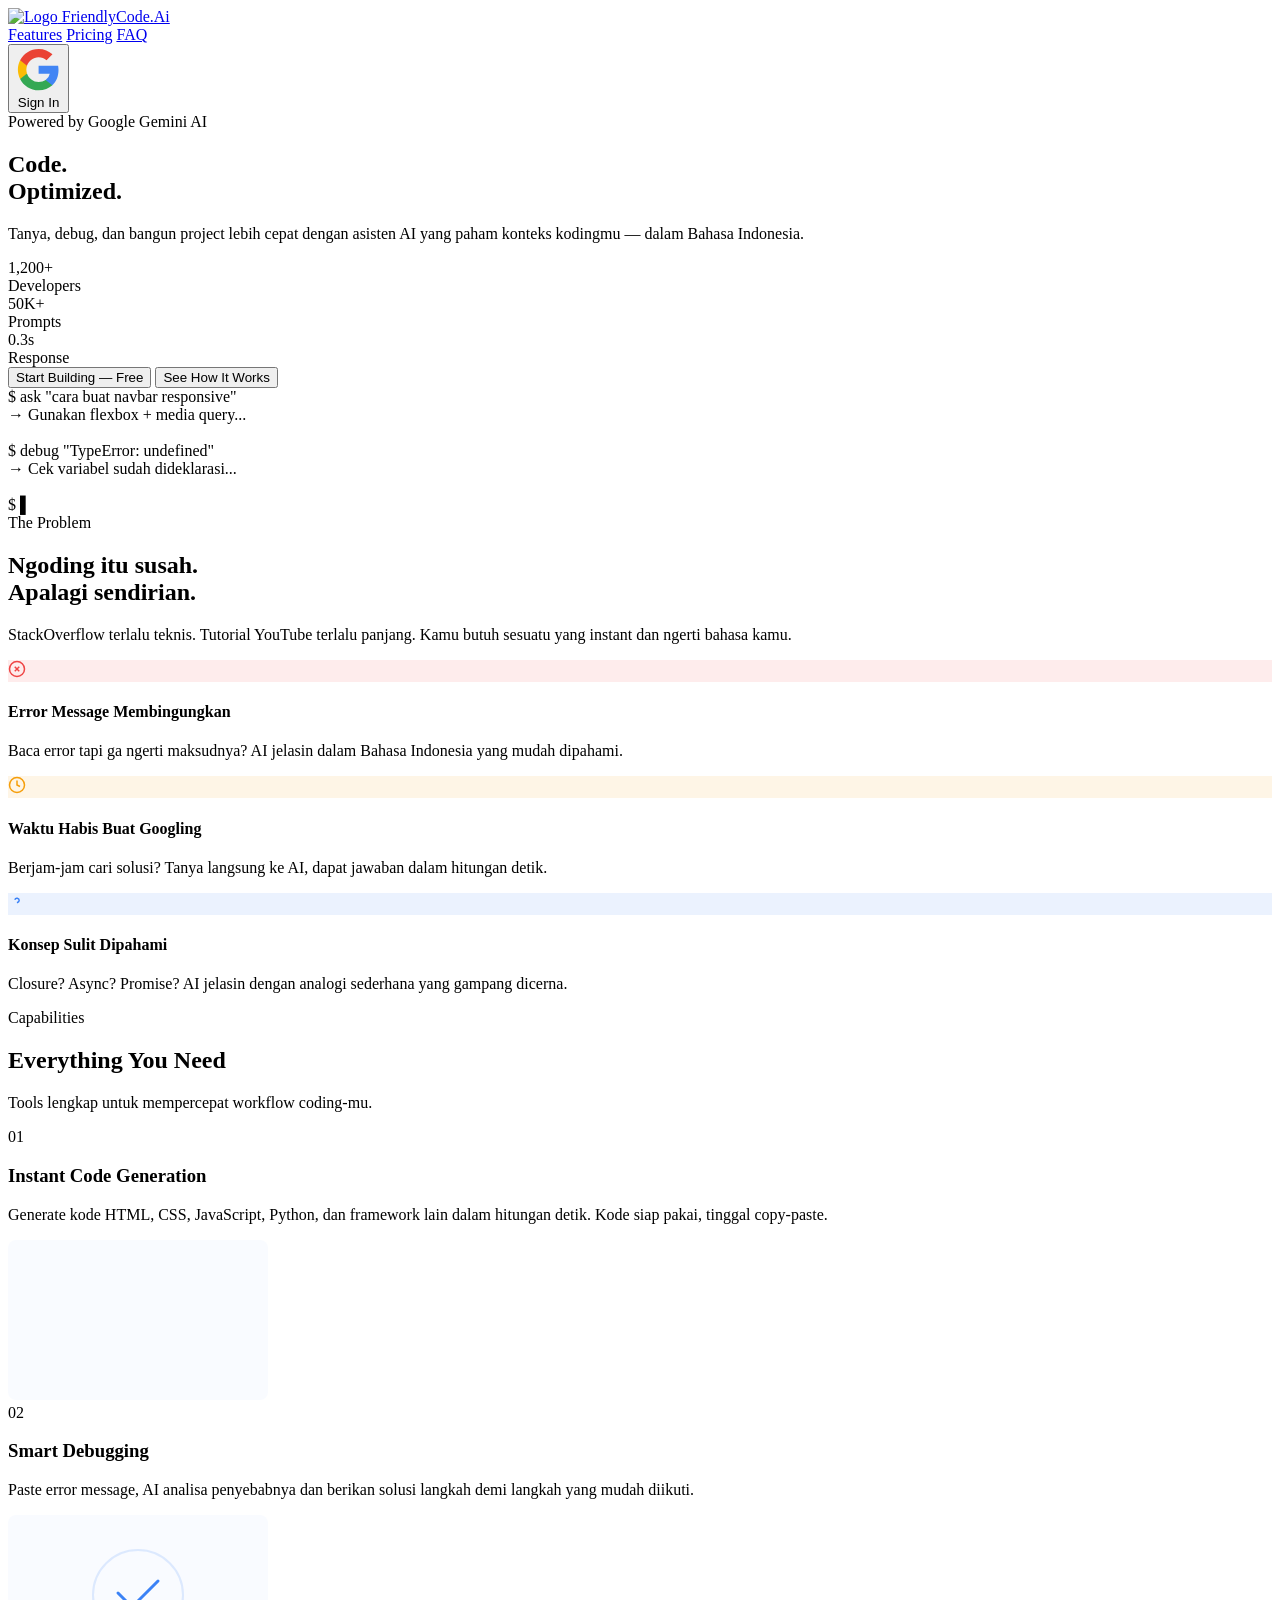
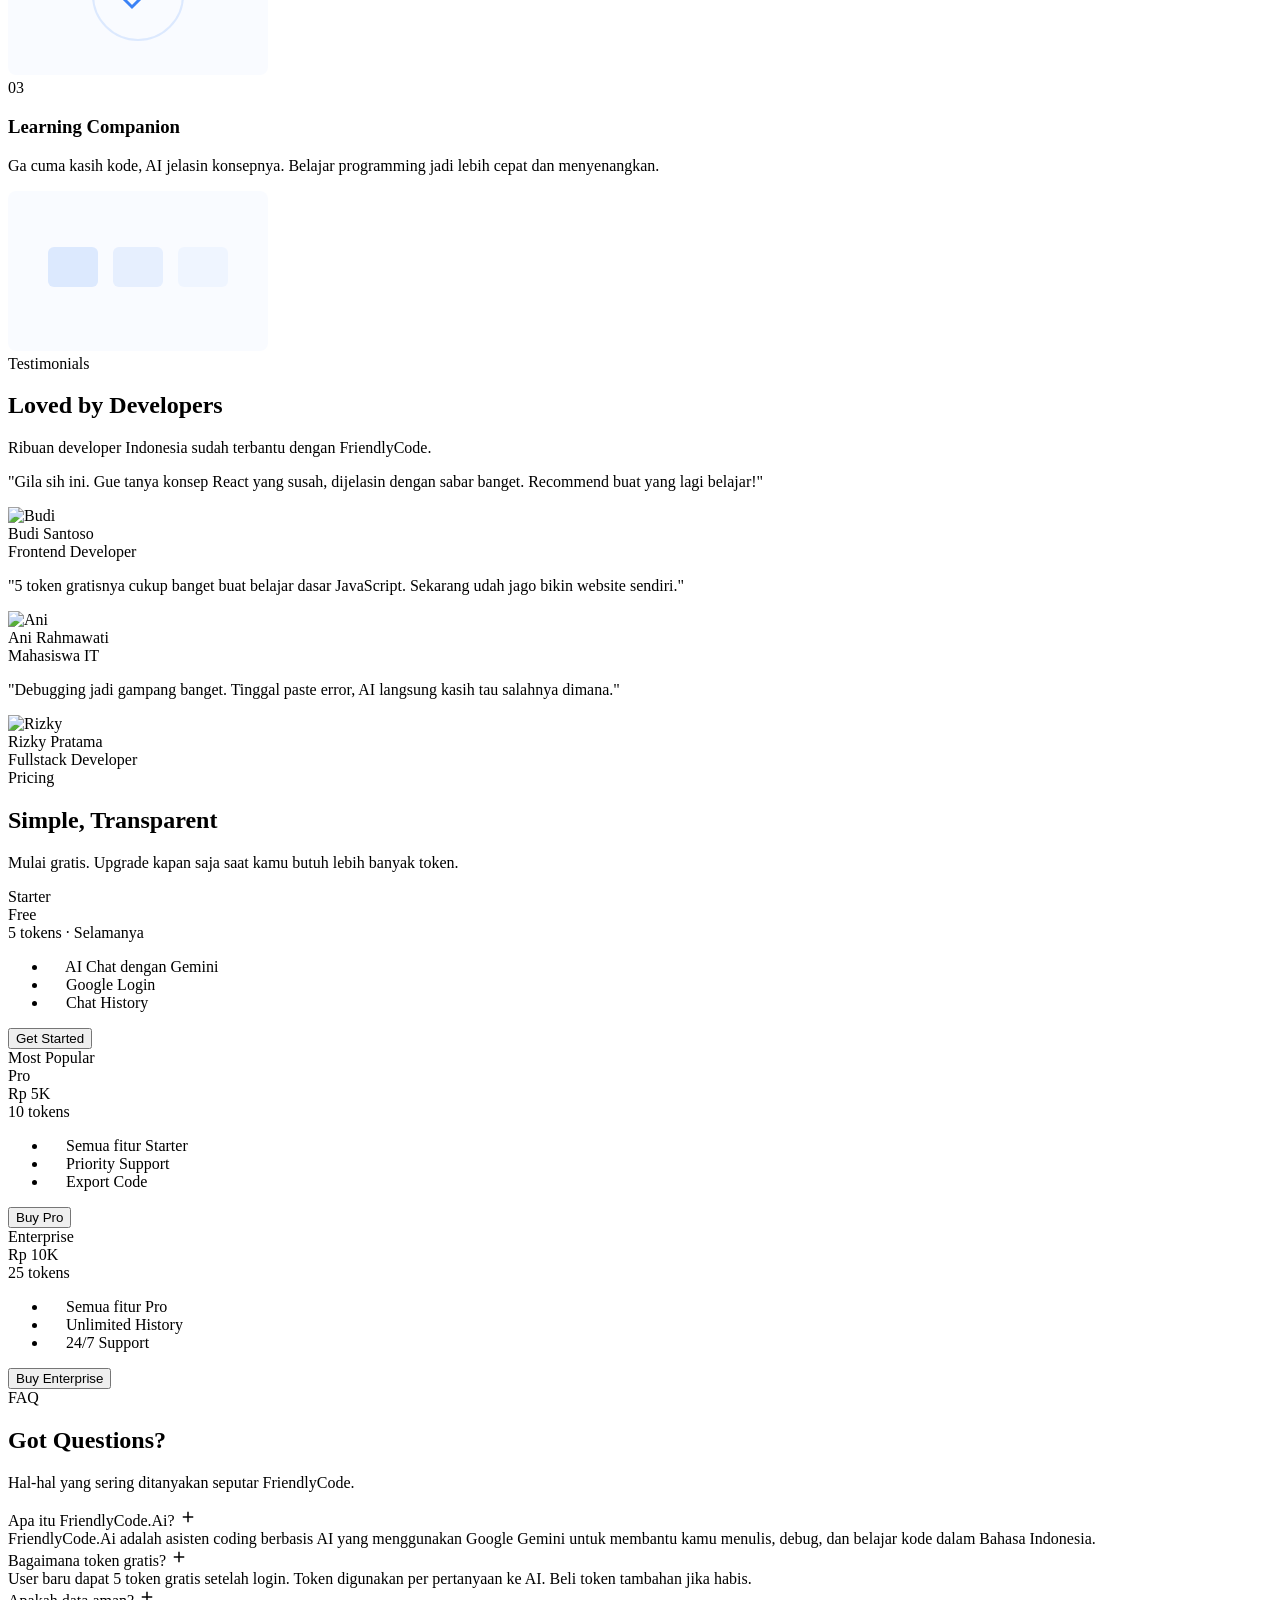
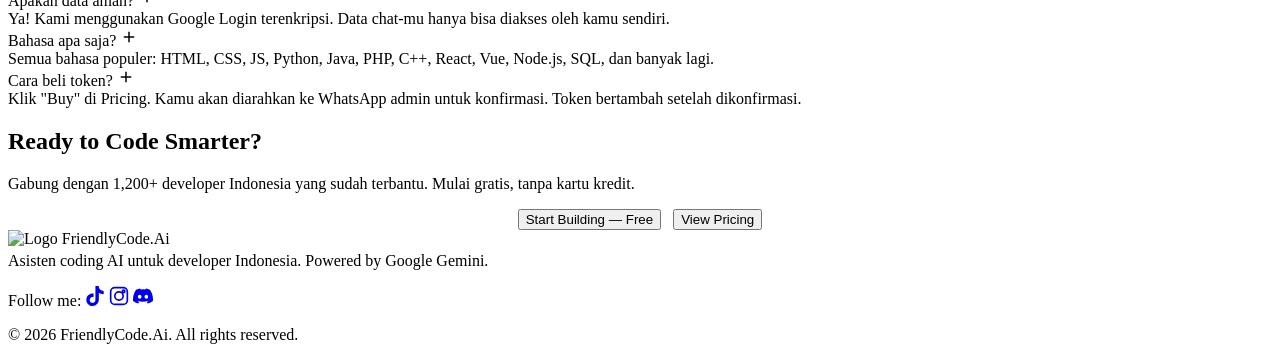
==== index.html @ 17206694 "Create index.html" ====
<!DOCTYPE html>
<html lang="id">
<head>
    <meta charset="UTF-8">
    <meta name="viewport" content="width=device-width, initial-scale=1.0">
    <title>FriendlyCode.Ai — Asisten Coding AI untuk Developer Indonesia</title>
    <meta name="description" content="FriendlyCode.Ai adalah asisten coding AI powered by Google Gemini. Tanya, debug, dan belajar coding dengan AI. Gratis 5 token untuk memulai.">
    <link href="https://fonts.googleapis.com/css2?family=Space+Grotesk:wght@300;400;500;600;700&family=JetBrains+Mono:wght@400;500;600&display=swap" rel="stylesheet">
    <link rel="stylesheet" href="style.css">
</head>
<body>

    <div class="grid-bg"></div>
    <div class="ambient-orb orb-1"></div>
    <div class="ambient-orb orb-2"></div>

    <!-- NAVIGATION -->
    <nav class="navbar" id="navbar">
        <div class="nav-container">
            <a href="#" class="nav-logo">
                <img src="https://via.placeholder.com/36" alt="Logo" class="logo-img">
                FriendlyCode.Ai
            </a>
            <div class="nav-links">
                <a href="#features">Features</a>
                <a href="#pricing">Pricing</a>
                <a href="#faq">FAQ</a>
            </div>
            <button class="nav-cta" onclick="window.location.href='app.html'">
                <svg class="google-g" viewBox="0 0 24 24">
                    <path d="M22.56 12.25c0-.78-.07-1.53-.2-2.25H12v4.26h5.92a5.06 5.06 0 0 1-2.2 3.32v2.77h3.57c2.08-1.92 3.28-4.74 3.28-8.1z" fill="#4285F4"/>
                    <path d="M12 23c2.97 0 5.46-.98 7.28-2.66l-3.57-2.77c-.98.66-2.23 1.06-3.71 1.06-2.86 0-5.29-1.93-6.16-4.53H2.18v2.84C3.99 20.53 7.7 23 12 23z" fill="#34A853"/>
                    <path d="M5.84 14.09c-.22-.66-.35-1.36-.35-2.09s.13-1.43.35-2.09V7.07H2.18C1.43 8.55 1 10.22 1 12s.43 3.45 1.18 4.93l2.85-2.22.81-.62z" fill="#FBBC05"/>
                    <path d="M12 5.38c1.62 0 3.06.56 4.21 1.64l3.15-3.15C17.45 2.09 14.97 1 12 1 7.7 1 3.99 3.47 2.18 7.07l3.66 2.84c.87-2.6 3.3-4.53 6.16-4.53z" fill="#EA4335"/>
                </svg>
                Sign In
            </button>
        </div>
    </nav>

    <!-- HERO -->
    <section class="hero">
        <div class="container hero-grid">
            <div class="hero-text">
                <div class="eyebrow">Powered by Google Gemini AI</div>
                <h1>Code.<br><span>Optimized.</span></h1>
                <p class="hero-desc">Tanya, debug, dan bangun project lebih cepat dengan asisten AI yang paham konteks kodingmu — dalam Bahasa Indonesia.</p>
                <div class="hero-stats">
                    <div class="hero-stat"><div class="val">1,200+</div><div class="lbl">Developers</div></div>
                    <div class="hero-stat"><div class="val">50K+</div><div class="lbl">Prompts</div></div>
                    <div class="hero-stat"><div class="val">0.3s</div><div class="lbl">Response</div></div>
                </div>
                <div class="hero-buttons">
                    <button class="btn btn-primary" onclick="window.location.href='app.html'">Start Building — Free</button>
                    <button class="btn btn-outline" onclick="document.getElementById('features').scrollIntoView({behavior:'smooth'})">See How It Works</button>
                </div>
            </div>
            <div class="terminal">
                <div class="terminal-header"><span class="term-dot r"></span><span class="term-dot y"></span><span class="term-dot g"></span></div>
                <div class="terminal-body">
                    <span class="prompt">$</span> <span class="cmd">ask "cara buat navbar responsive"</span><br>
                    <span class="output">→ Gunakan flexbox + media query...</span><br><br>
                    <span class="prompt">$</span> <span class="cmd">debug "TypeError: undefined"</span><br>
                    <span class="output">→ Cek variabel sudah dideklarasi...</span><br><br>
                    <span class="prompt">$</span> <span class="cursor">▌</span>
                </div>
            </div>
        </div>
    </section>

    <!-- PROBLEM -->
    <section>
        <div class="container problem-grid">
            <div>
                <div class="section-label">The Problem</div>
                <h2 class="section-title">Ngoding itu susah.<br>Apalagi sendirian.</h2>
                <p class="section-desc">StackOverflow terlalu teknis. Tutorial YouTube terlalu panjang. Kamu butuh sesuatu yang instant dan ngerti bahasa kamu.</p>
            </div>
            <div class="problem-cards">
                <div class="problem-card">
                    <div class="problem-icon" style="background:rgba(239,68,68,0.1);">
                        <svg width="18" height="18" viewBox="0 0 24 24" fill="none" stroke="#EF4444" stroke-width="2"><circle cx="12" cy="12" r="10"/><line x1="15" y1="9" x2="9" y2="15"/><line x1="9" y1="9" x2="15" y2="15"/></svg>
                    </div>
                    <div><h4>Error Message Membingungkan</h4><p>Baca error tapi ga ngerti maksudnya? AI jelasin dalam Bahasa Indonesia yang mudah dipahami.</p></div>
                </div>
                <div class="problem-card">
                    <div class="problem-icon" style="background:rgba(245,158,11,0.1);">
                        <svg width="18" height="18" viewBox="0 0 24 24" fill="none" stroke="#F59E0B" stroke-width="2"><circle cx="12" cy="12" r="10"/><polyline points="12 6 12 12 16 14"/></svg>
                    </div>
                    <div><h4>Waktu Habis Buat Googling</h4><p>Berjam-jam cari solusi? Tanya langsung ke AI, dapat jawaban dalam hitungan detik.</p></div>
                </div>
                <div class="problem-card">
                    <div class="problem-icon" style="background:rgba(59,130,246,0.1);">
                        <svg width="18" height="18" viewBox="0 0 24 24" fill="none" stroke="#3B82F6" stroke-width="2"><path d="M9.09 9a3 3 0 0 1 5.83 1c0 2-3 3-3 3"/><line x1="12" y1="17" x2="12.01" y2="17"/></svg>
                    </div>
                    <div><h4>Konsep Sulit Dipahami</h4><p>Closure? Async? Promise? AI jelasin dengan analogi sederhana yang gampang dicerna.</p></div>
                </div>
            </div>
        </div>
    </section>

    <!-- FEATURES -->
    <section id="features">
        <div class="container">
            <div class="section-label">Capabilities</div>
            <h2 class="section-title">Everything You Need</h2>
            <p class="section-desc">Tools lengkap untuk mempercepat workflow coding-mu.</p>
            
            <div class="feature-row">
                <div class="feature-text"><div class="feature-num">01</div><h3>Instant Code Generation</h3><p>Generate kode HTML, CSS, JavaScript, Python, dan framework lain dalam hitungan detik. Kode siap pakai, tinggal copy-paste.</p></div>
                <div class="feature-visual feat-anim-1">
                    <svg width="260" height="160" viewBox="0 0 260 160" fill="none"><rect width="260" height="160" rx="8" fill="rgba(59,130,246,0.03)"/><rect class="code-line code-line-1" x="40" y="48" height="8" rx="4" fill="rgba(59,130,246,0.2)"/><rect class="code-line code-line-2" x="40" y="68" height="8" rx="4" fill="rgba(59,130,246,0.15)"/><rect class="code-line code-line-3" x="40" y="88" height="8" rx="4" fill="rgba(59,130,246,0.15)"/></svg>
                </div>
            </div>
            
            <div class="feature-row reverse">
                <div class="feature-text"><div class="feature-num">02</div><h3>Smart Debugging</h3><p>Paste error message, AI analisa penyebabnya dan berikan solusi langkah demi langkah yang mudah diikuti.</p></div>
                <div class="feature-visual feat-anim-2">
                    <svg width="260" height="160" viewBox="0 0 260 160" fill="none"><rect width="260" height="160" rx="8" fill="rgba(59,130,246,0.03)"/><circle cx="130" cy="80" r="45" stroke="rgba(59,130,246,0.15)" stroke-width="2"/><path class="check-path" d="M110 78l14 14 26-26" stroke="#3B82F6" stroke-width="3" stroke-linecap="round" fill="none"/></svg>
                </div>
            </div>
            
            <div class="feature-row">
                <div class="feature-text"><div class="feature-num">03</div><h3>Learning Companion</h3><p>Ga cuma kasih kode, AI jelasin konsepnya. Belajar programming jadi lebih cepat dan menyenangkan.</p></div>
                <div class="feature-visual feat-anim-3">
                    <svg width="260" height="160" viewBox="0 0 260 160" fill="none"><rect width="260" height="160" rx="8" fill="rgba(59,130,246,0.03)"/><rect class="layer layer-1" x="40" y="56" width="50" height="40" rx="6" fill="rgba(59,130,246,0.15)"/><rect class="layer layer-2" x="105" y="56" width="50" height="40" rx="6" fill="rgba(59,130,246,0.1)"/><rect class="layer layer-3" x="170" y="56" width="50" height="40" rx="6" fill="rgba(59,130,246,0.05)"/></svg>
                </div>
            </div>
        </div>
    </section>

    <!-- TESTIMONIAL -->
    <section>
        <div class="container">
            <div class="section-label">Testimonials</div>
            <h2 class="section-title">Loved by Developers</h2>
            <p class="section-desc">Ribuan developer Indonesia sudah terbantu dengan FriendlyCode.</p>
            <div class="testimonial-grid">
                <div class="testimonial-card">
                    <p class="testimonial-quote">"Gila sih ini. Gue tanya konsep React yang susah, dijelasin dengan sabar banget. Recommend buat yang lagi belajar!"</p>
                    <div class="testimonial-author"><img src="https://randomuser.me/api/portraits/men/32.jpg" alt="Budi" class="testimonial-avatar"><div><div class="testimonial-name">Budi Santoso</div><div class="testimonial-role">Frontend Developer</div></div></div>
                </div>
                <div class="testimonial-card">
                    <p class="testimonial-quote">"5 token gratisnya cukup banget buat belajar dasar JavaScript. Sekarang udah jago bikin website sendiri."</p>
                    <div class="testimonial-author"><img src="https://randomuser.me/api/portraits/women/44.jpg" alt="Ani" class="testimonial-avatar"><div><div class="testimonial-name">Ani Rahmawati</div><div class="testimonial-role">Mahasiswa IT</div></div></div>
                </div>
                <div class="testimonial-card">
                    <p class="testimonial-quote">"Debugging jadi gampang banget. Tinggal paste error, AI langsung kasih tau salahnya dimana."</p>
                    <div class="testimonial-author"><img src="https://randomuser.me/api/portraits/men/86.jpg" alt="Rizky" class="testimonial-avatar"><div><div class="testimonial-name">Rizky Pratama</div><div class="testimonial-role">Fullstack Developer</div></div></div>
                </div>
            </div>
        </div>
    </section>

    <!-- PRICING -->
    <section id="pricing">
        <div class="container">
            <div class="section-label">Pricing</div><h2 class="section-title">Simple, Transparent</h2><p class="section-desc">Mulai gratis. Upgrade kapan saja saat kamu butuh lebih banyak token.</p>
            <div class="pricing-grid">
                <div class="pricing-card">
                    <div class="pricing-name">Starter</div><div class="pricing-price">Free</div><div class="pricing-desc">5 tokens · Selamanya</div>
                    <ul class="pricing-features"><li><svg width="14" height="14" viewBox="0 0 24 24" fill="none" stroke="var(--accent)" stroke-width="2"><polyline points="20 6 9 17 4 12"/></svg> AI Chat dengan Gemini</li><li><svg width="14" height="14" viewBox="0 0 24 24" fill="none" stroke="var(--accent)" stroke-width="2"><polyline points="20 6 9 17 4 12"/></svg> Google Login</li><li><svg width="14" height="14" viewBox="0 0 24 24" fill="none" stroke="var(--accent)" stroke-width="2"><polyline points="20 6 9 17 4 12"/></svg> Chat History</li></ul>
                    <button class="pricing-btn outline" onclick="window.location.href='app.html'">Get Started</button>
                </div>
                <div class="pricing-card featured">
                    <div class="pricing-badge">Most Popular</div><div class="pricing-name">Pro</div><div class="pricing-price">Rp 5K</div><div class="pricing-desc">10 tokens</div>
                    <ul class="pricing-features"><li><svg width="14" height="14" viewBox="0 0 24 24" fill="none" stroke="var(--accent)" stroke-width="2"><polyline points="20 6 9 17 4 12"/></svg> Semua fitur Starter</li><li><svg width="14" height="14" viewBox="0 0 24 24" fill="none" stroke="var(--accent)" stroke-width="2"><polyline points="20 6 9 17 4 12"/></svg> Priority Support</li><li><svg width="14" height="14" viewBox="0 0 24 24" fill="none" stroke="var(--accent)" stroke-width="2"><polyline points="20 6 9 17 4 12"/></svg> Export Code</li></ul>
                    <button class="pricing-btn primary" onclick="buyNow('pro')">Buy Pro</button>
                </div>
                <div class="pricing-card">
                    <div class="pricing-name">Enterprise</div><div class="pricing-price">Rp 10K</div><div class="pricing-desc">25 tokens</div>
                    <ul class="pricing-features"><li><svg width="14" height="14" viewBox="0 0 24 24" fill="none" stroke="var(--accent)" stroke-width="2"><polyline points="20 6 9 17 4 12"/></svg> Semua fitur Pro</li><li><svg width="14" height="14" viewBox="0 0 24 24" fill="none" stroke="var(--accent)" stroke-width="2"><polyline points="20 6 9 17 4 12"/></svg> Unlimited History</li><li><svg width="14" height="14" viewBox="0 0 24 24" fill="none" stroke="var(--accent)" stroke-width="2"><polyline points="20 6 9 17 4 12"/></svg> 24/7 Support</li></ul>
                    <button class="pricing-btn outline" onclick="buyNow('enterprise')">Buy Enterprise</button>
                </div>
            </div>
        </div>
    </section>

    <!-- FAQ -->
    <section id="faq">
        <div class="container">
            <div class="section-label">FAQ</div><h2 class="section-title">Got Questions?</h2><p class="section-desc">Hal-hal yang sering ditanyakan seputar FriendlyCode.</p>
            <div class="faq-list" id="faqList">
                <div class="faq-item"><div class="faq-question">Apa itu FriendlyCode.Ai? <svg class="faq-icon" width="18" height="18" viewBox="0 0 24 24" fill="none" stroke="currentColor" stroke-width="2"><line x1="12" y1="5" x2="12" y2="19"/><line x1="5" y1="12" x2="19" y2="12"/></svg></div><div class="faq-answer">FriendlyCode.Ai adalah asisten coding berbasis AI yang menggunakan Google Gemini untuk membantu kamu menulis, debug, dan belajar kode dalam Bahasa Indonesia.</div></div>
                <div class="faq-item"><div class="faq-question">Bagaimana token gratis? <svg class="faq-icon" width="18" height="18" viewBox="0 0 24 24" fill="none" stroke="currentColor" stroke-width="2"><line x1="12" y1="5" x2="12" y2="19"/><line x1="5" y1="12" x2="19" y2="12"/></svg></div><div class="faq-answer">User baru dapat 5 token gratis setelah login. Token digunakan per pertanyaan ke AI. Beli token tambahan jika habis.</div></div>
                <div class="faq-item"><div class="faq-question">Apakah data aman? <svg class="faq-icon" width="18" height="18" viewBox="0 0 24 24" fill="none" stroke="currentColor" stroke-width="2"><line x1="12" y1="5" x2="12" y2="19"/><line x1="5" y1="12" x2="19" y2="12"/></svg></div><div class="faq-answer">Ya! Kami menggunakan Google Login terenkripsi. Data chat-mu hanya bisa diakses oleh kamu sendiri.</div></div>
                <div class="faq-item"><div class="faq-question">Bahasa apa saja? <svg class="faq-icon" width="18" height="18" viewBox="0 0 24 24" fill="none" stroke="currentColor" stroke-width="2"><line x1="12" y1="5" x2="12" y2="19"/><line x1="5" y1="12" x2="19" y2="12"/></svg></div><div class="faq-answer">Semua bahasa populer: HTML, CSS, JS, Python, Java, PHP, C++, React, Vue, Node.js, SQL, dan banyak lagi.</div></div>
                <div class="faq-item"><div class="faq-question">Cara beli token? <svg class="faq-icon" width="18" height="18" viewBox="0 0 24 24" fill="none" stroke="currentColor" stroke-width="2"><line x1="12" y1="5" x2="12" y2="19"/><line x1="5" y1="12" x2="19" y2="12"/></svg></div><div class="faq-answer">Klik "Buy" di Pricing. Kamu akan diarahkan ke WhatsApp admin untuk konfirmasi. Token bertambah setelah dikonfirmasi.</div></div>
            </div>
        </div>
    </section>

    <!-- CTA -->
    <section>
        <div class="container">
            <div class="cta-card">
                <h2>Ready to Code Smarter?</h2>
                <p>Gabung dengan 1,200+ developer Indonesia yang sudah terbantu. Mulai gratis, tanpa kartu kredit.</p>
                <div style="display:flex;gap:12px;justify-content:center;">
                    <button class="btn btn-primary" onclick="window.location.href='app.html'">Start Building — Free</button>
                    <button class="btn btn-outline" onclick="document.getElementById('pricing').scrollIntoView({behavior:'smooth'})">View Pricing</button>
                </div>
            </div>
        </div>
    </section>

    <!-- FOOTER -->
    <footer class="footer">
        <div class="footer-content">
            <div>
                <div class="footer-brand">
                    <img src="https://via.placeholder.com/28" alt="Logo" style="width:28px;height:28px;border-radius:0;object-fit:cover;">
                    FriendlyCode.Ai
                </div>
                <p style="margin-top:4px;">Asisten coding AI untuk developer Indonesia. Powered by Google Gemini.</p>
            </div>
            <div class="footer-social">
                <span>Follow me:</span>
                <a href="https://tiktok.com" target="_blank" title="TikTok"><svg width="20" height="20" viewBox="0 0 24 24" fill="currentColor"><path d="M12.525.02c1.31-.02 2.61-.01 3.91-.02.08 1.53.63 3.09 1.75 4.17 1.12 1.11 2.7 1.62 4.24 1.79v4.03c-1.44-.05-2.89-.35-4.2-.97-.57-.26-1.1-.59-1.62-.93-.01 2.92.01 5.84-.02 8.75-.08 1.4-.54 2.79-1.35 3.94-1.31 1.92-3.58 3.17-5.91 3.21-1.43.08-2.86-.31-4.08-1.03-2.02-1.19-3.44-3.37-3.65-5.71-.02-.5-.03-1-.01-1.49.18-1.9 1.12-3.72 2.58-4.96 1.66-1.44 3.98-2.13 6.15-1.72.02 1.48-.04 2.96-.04 4.44-.99-.32-2.15-.23-3.02.37-.63.41-1.11 1.04-1.36 1.75-.21.51-.15 1.07-.14 1.61.24 1.64 1.82 3.02 3.5 2.87 1.12-.01 2.19-.66 2.77-1.61.19-.33.4-.67.41-1.06.1-1.79.06-3.57.07-5.36.01-4.03-.01-8.05.02-12.07z"/></svg></a>
                <a href="https://instagram.com" target="_blank" title="Instagram"><svg width="20" height="20" viewBox="0 0 24 24" fill="none" stroke="currentColor" stroke-width="2"><rect x="2" y="2" width="20" height="20" rx="5"/><circle cx="12" cy="12" r="5"/><circle cx="17.5" cy="6.5" r="1.5"/></svg></a>
                <a href="https://discord.gg" target="_blank" title="Discord"><svg width="20" height="20" viewBox="0 0 24 24" fill="currentColor"><path d="M20.317 4.37a19.791 19.791 0 0 0-4.885-1.515.074.074 0 0 0-.079.037c-.21.375-.444.864-.608 1.25a18.27 18.27 0 0 0-5.487 0 12.64 12.64 0 0 0-.617-1.25.077.077 0 0 0-.079-.037A19.736 19.736 0 0 0 3.677 4.37a.07.07 0 0 0-.032.027C.533 9.046-.32 13.58.099 18.057a.082.082 0 0 0 .031.057 19.9 19.9 0 0 0 5.993 3.03.078.078 0 0 0 .084-.028 14.09 14.09 0 0 0 1.226-1.994.076.076 0 0 0-.041-.106 13.107 13.107 0 0 1-1.872-.892.077.077 0 0 1-.008-.128 10.2 10.2 0 0 0 .372-.292.074.074 0 0 1 .077-.01c3.928 1.793 8.18 1.793 12.062 0a.074.074 0 0 1 .078.01c.12.098.246.198.373.292a.077.077 0 0 1-.006.127 12.299 12.299 0 0 1-1.873.892.077.077 0 0 0-.041.107c.36.698.772 1.362 1.225 1.993a.076.076 0 0 0 .084.028 19.839 19.839 0 0 0 6.002-3.03.077.077 0 0 0 .032-.054c.5-5.177-.838-9.674-3.549-13.66a.061.061 0 0 0-.031-.03zM8.02 15.33c-1.183 0-2.157-1.085-2.157-2.419 0-1.333.956-2.419 2.157-2.419 1.21 0 2.176 1.096 2.157 2.42 0 1.333-.956 2.418-2.157 2.418zm7.975 0c-1.183 0-2.157-1.085-2.157-2.419 0-1.333.955-2.419 2.157-2.419 1.21 0 2.176 1.096 2.157 2.42 0 1.333-.946 2.418-2.157 2.418z"/></svg></a>
            </div>
        </div>
        <div class="footer-bottom"><p>© 2026 FriendlyCode.Ai. All rights reserved.</p></div>
    </footer>

    <script src="script.js"></script>
</body>
</html>
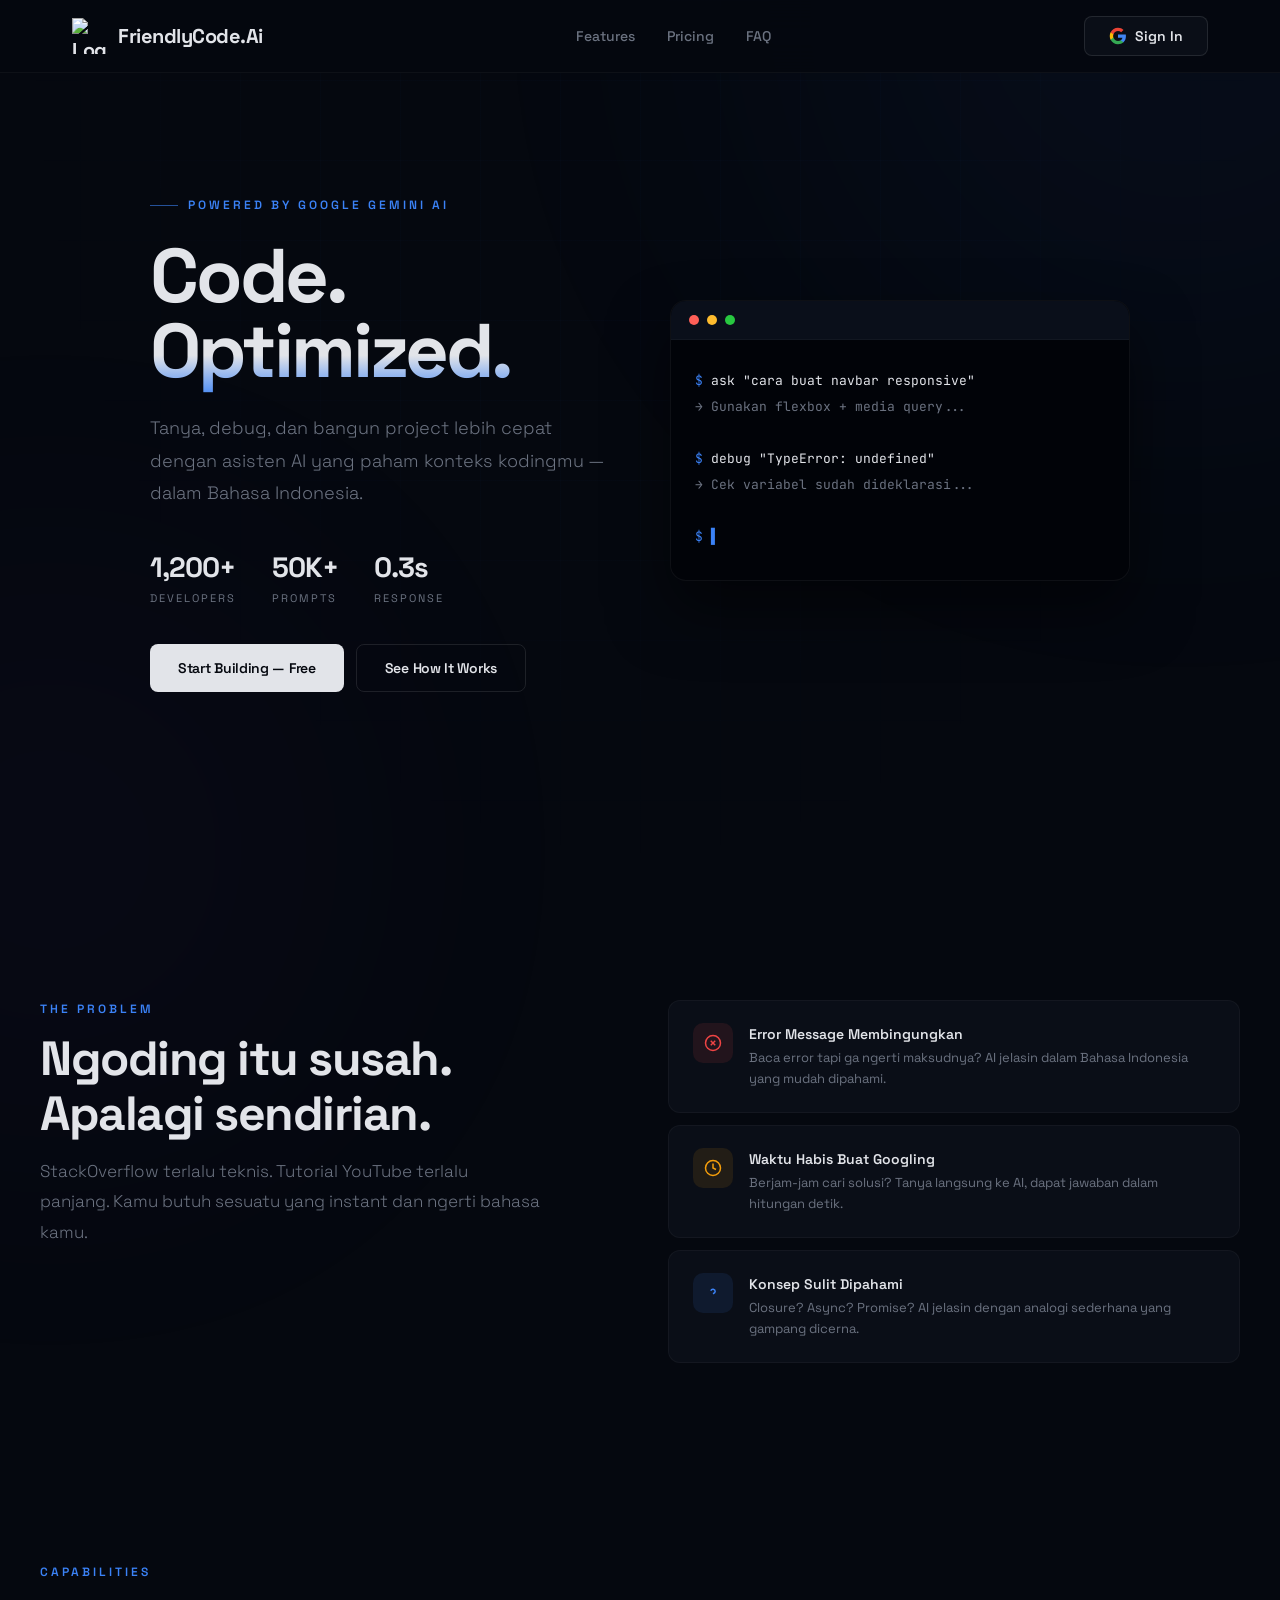
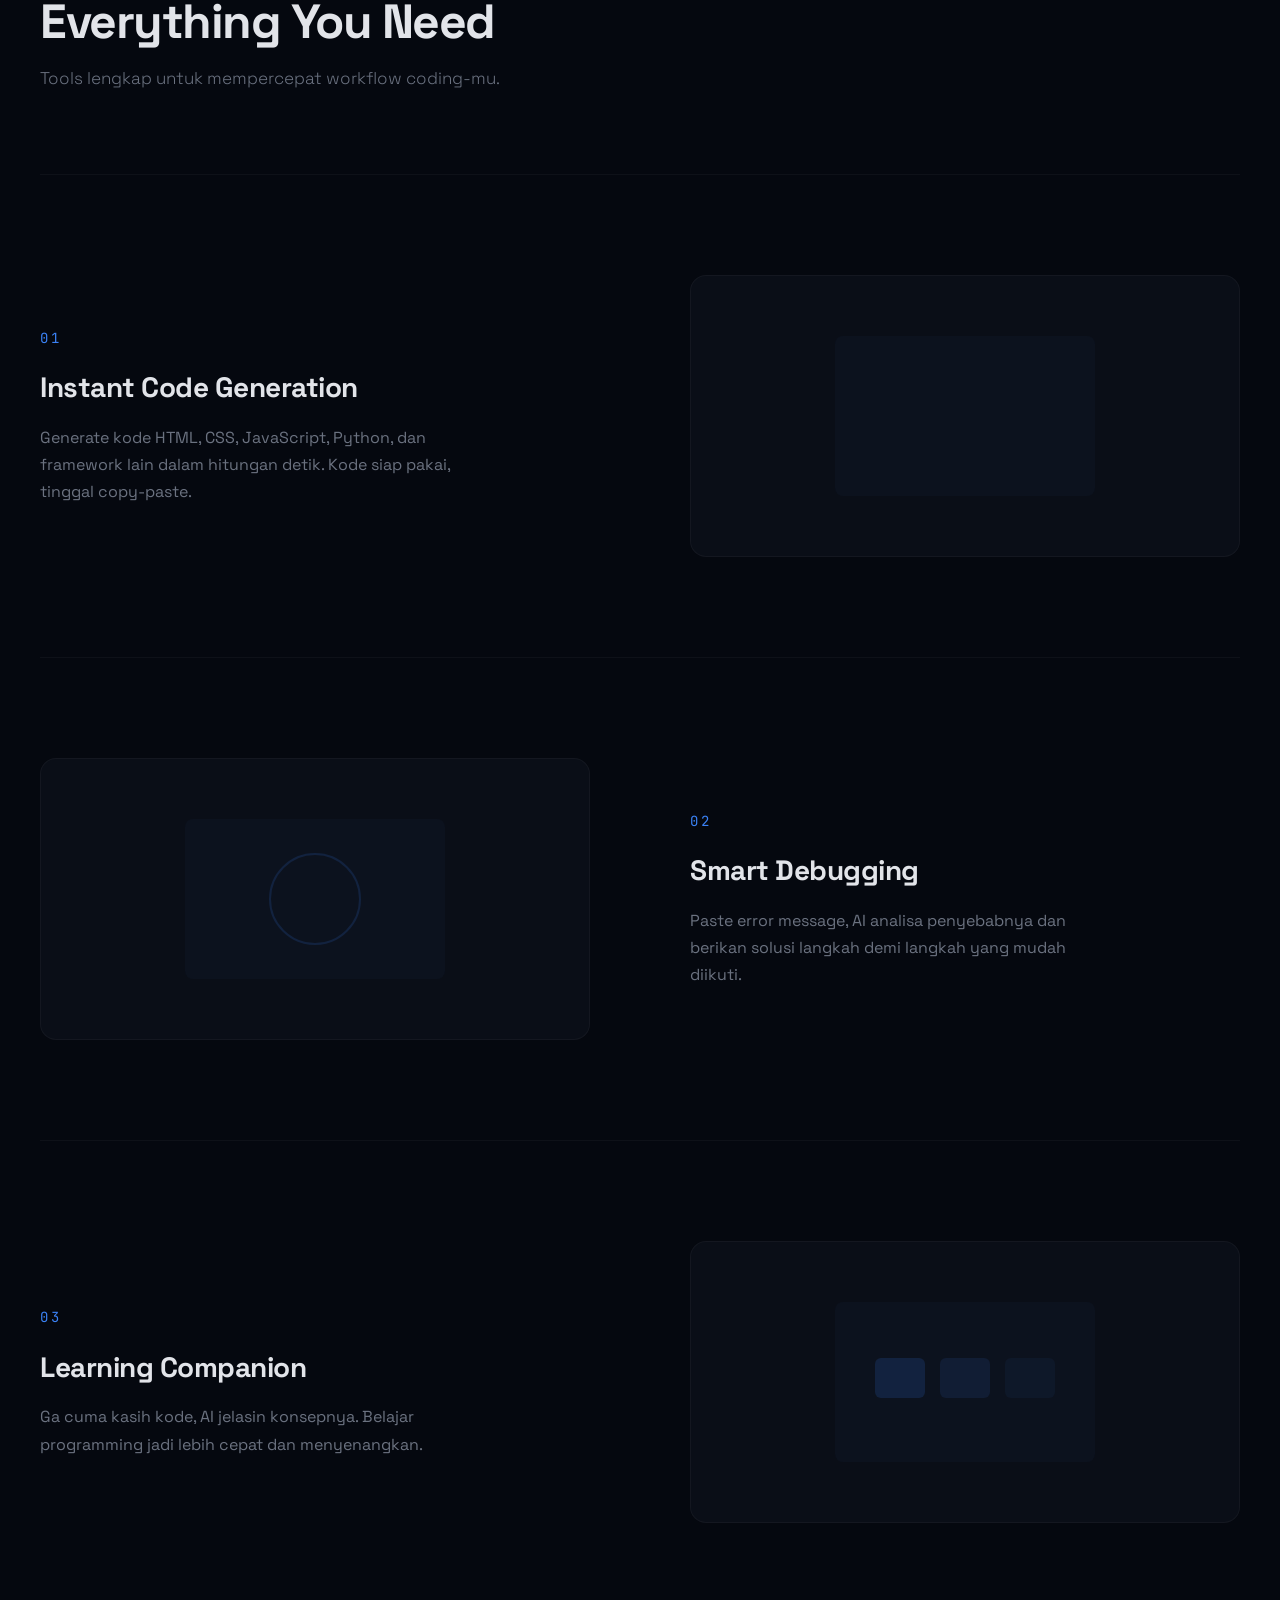
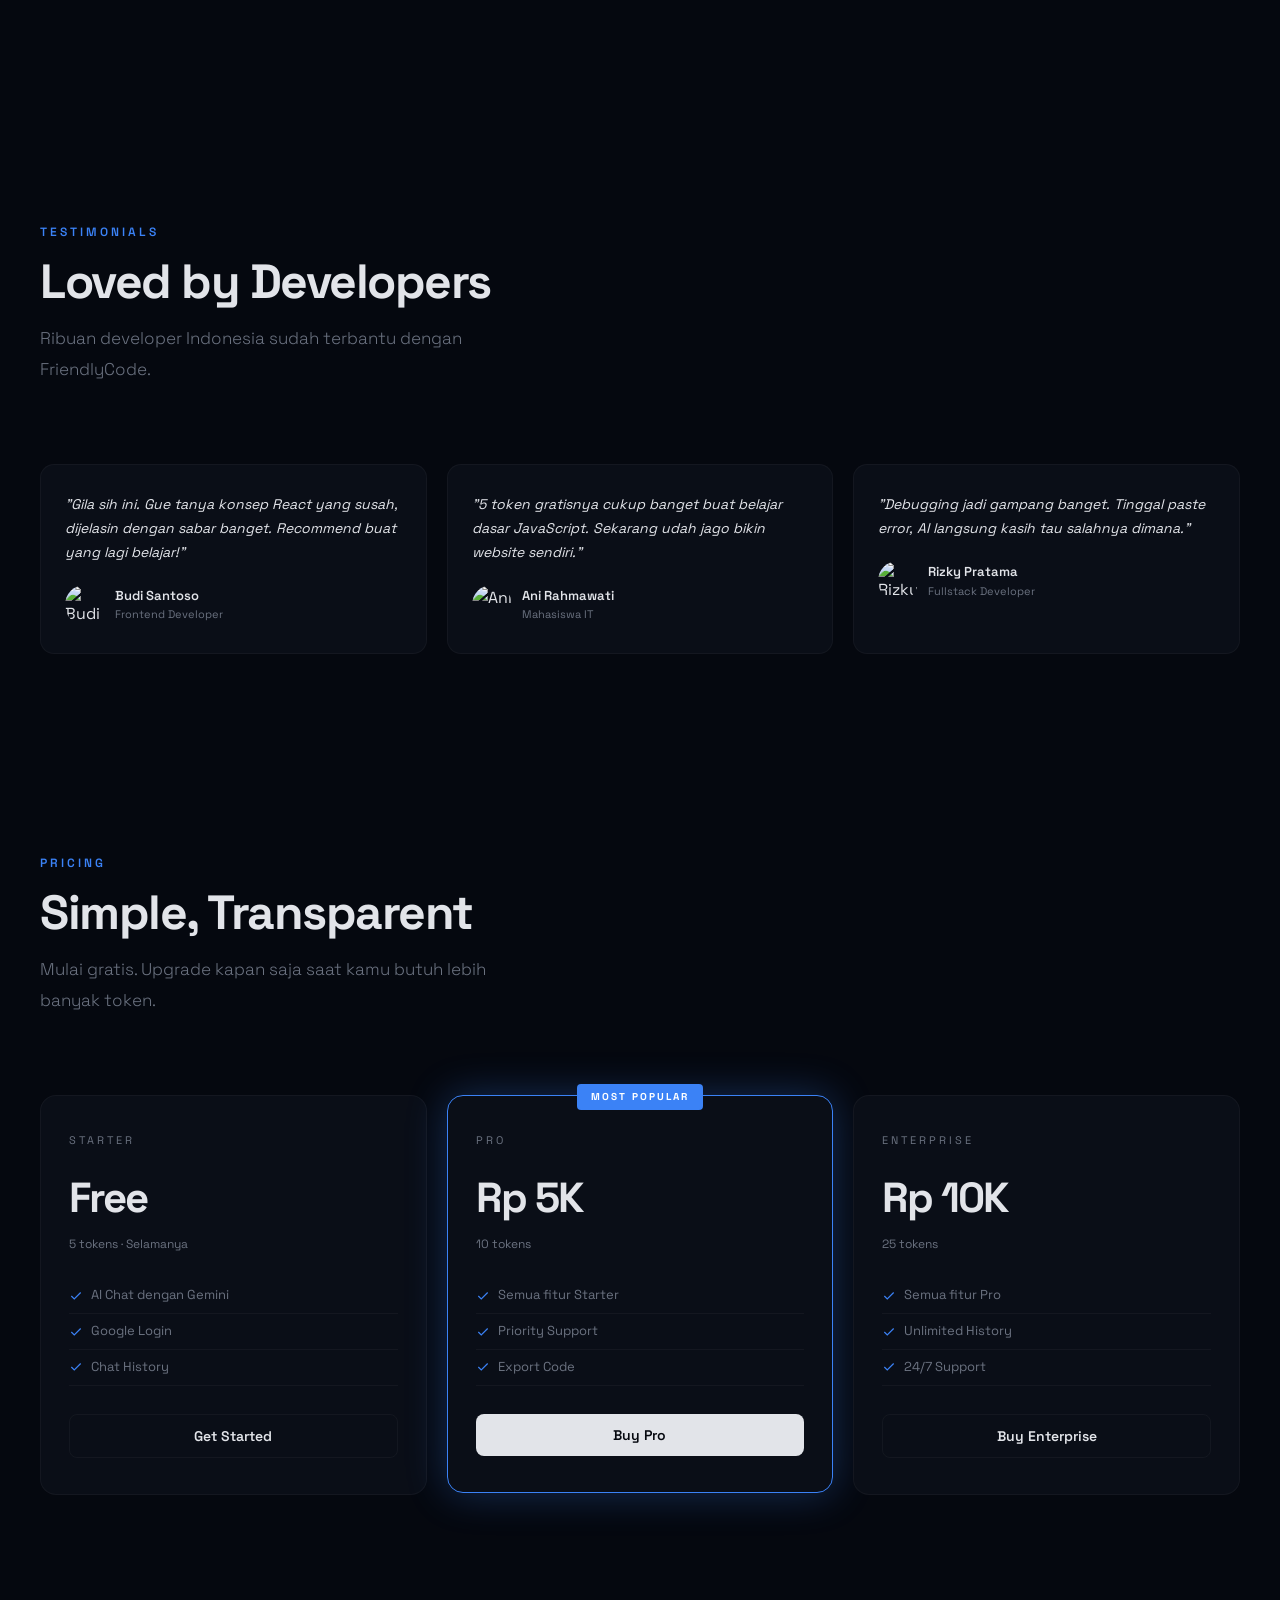
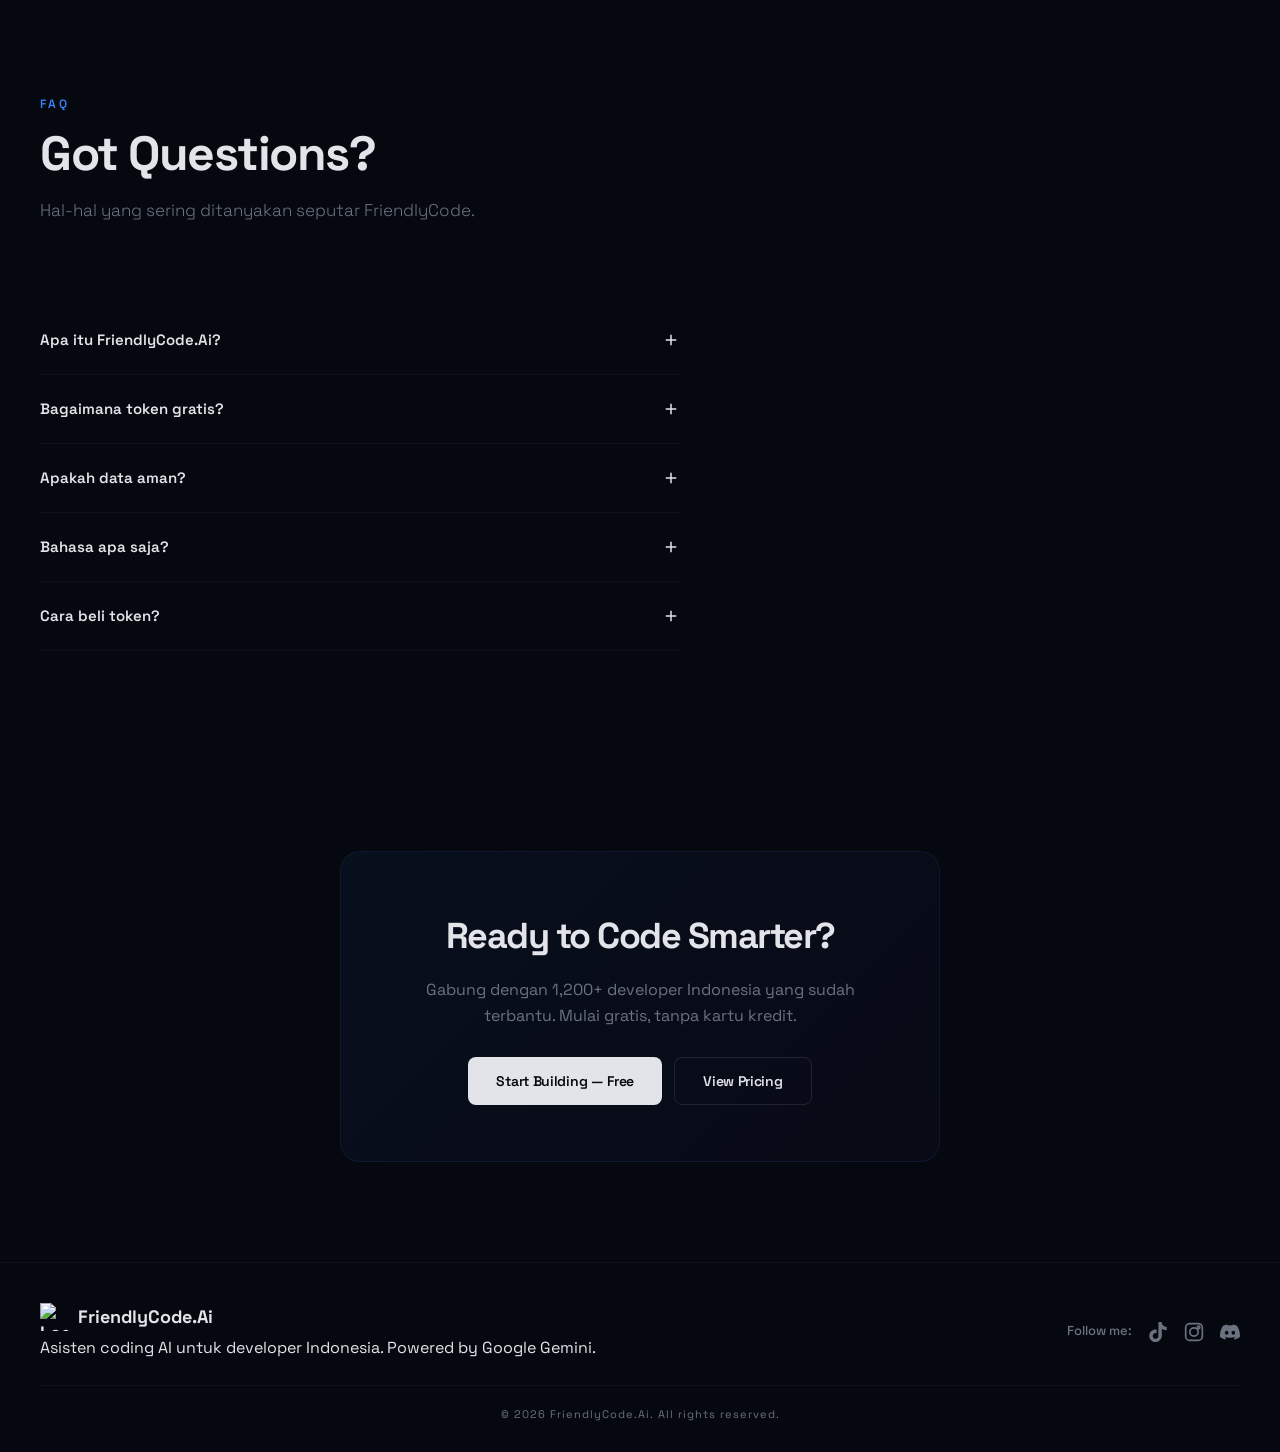
==== commit 675e4213: "Update index.html" ====
--- a/index.html
+++ b/index.html
@@ -18,7 +18,7 @@
     <nav class="navbar" id="navbar">
         <div class="nav-container">
             <a href="#" class="nav-logo">
-                <img src="https://via.placeholder.com/36" alt="Logo" class="logo-img">
+                <img src="logo.webp" alt="Logo" class="logo-img">
                 FriendlyCode.Ai
             </a>
             <div class="nav-links">
@@ -209,7 +209,7 @@
         <div class="footer-content">
             <div>
                 <div class="footer-brand">
-                    <img src="https://via.placeholder.com/28" alt="Logo" style="width:28px;height:28px;border-radius:0;object-fit:cover;">
+                    <img src="logo.webp" alt="Logo" style="width:28px;height:28px;border-radius:0;object-fit:cover;">
                     FriendlyCode.Ai
                 </div>
                 <p style="margin-top:4px;">Asisten coding AI untuk developer Indonesia. Powered by Google Gemini.</p>
--- a/style.css
+++ b/style.css
@@ -0,0 +1,330 @@
+:root {
+    --bg: #05080F;
+    --surface: #0A0E17;
+    --border: rgba(255,255,255,0.04);
+    --text: #E2E4E9;
+    --muted: #6B7280;
+    --accent: #3B82F6;
+    --accent-glow: rgba(59,130,246,0.3);
+}
+
+* { margin: 0; padding: 0; box-sizing: border-box; }
+html { scroll-behavior: smooth; }
+body {
+    background: var(--bg);
+    color: var(--text);
+    font-family: 'Space Grotesk', sans-serif;
+    overflow-x: hidden;
+    line-height: 1.6;
+    -webkit-font-smoothing: antialiased;
+}
+::-webkit-scrollbar { width: 3px; }
+::-webkit-scrollbar-track { background: var(--bg); }
+::-webkit-scrollbar-thumb { background: var(--accent); border-radius: 4px; }
+
+.grid-bg {
+    position: fixed; inset: 0;
+    background-image: linear-gradient(rgba(59,130,246,0.02) 1px, transparent 1px), linear-gradient(90deg, rgba(59,130,246,0.02) 1px, transparent 1px);
+    background-size: 80px 80px; z-index: 0; pointer-events: none;
+    mask-image: radial-gradient(ellipse at 50% 0%, black 40%, transparent 70%);
+}
+.ambient-orb {
+    position: fixed; border-radius: 50%; filter: blur(180px);
+    opacity: 0.05; z-index: 0; pointer-events: none;
+}
+.orb-1 { width: 800px; height: 800px; background: var(--accent); top: -400px; right: -300px; }
+.orb-2 { width: 500px; height: 500px; background: #8B5CF6; bottom: -200px; left: -200px; }
+
+/* ========== NAVIGATION ========== */
+.navbar {
+    position: fixed; top: 0; left: 0; right: 0; z-index: 100;
+    padding: 16px 0; transition: all 0.3s;
+    background: rgba(5, 8, 15, 0.95);
+    backdrop-filter: blur(20px);
+    border-bottom: 1px solid var(--border);
+}
+.navbar.scrolled {
+    background: rgba(5, 8, 15, 0.98);
+    padding: 10px 0;
+}
+.nav-container {
+    max-width: 1200px; margin: 0 auto; padding: 0 32px;
+    display: flex; align-items: center; justify-content: space-between;
+}
+.nav-logo {
+    display: flex; align-items: center; gap: 10px;
+    font-weight: 700; font-size: 20px; letter-spacing: -0.5px;
+    color: var(--text); text-decoration: none;
+}
+.logo-img {
+    width: 36px; height: 36px; border-radius: 0;
+    object-fit: cover; flex-shrink: 0;
+}
+.nav-links { display: flex; gap: 32px; align-items: center; }
+.nav-links a {
+    color: var(--muted); text-decoration: none;
+    font-size: 14px; font-weight: 500; transition: color 0.2s;
+}
+.nav-links a:hover { color: var(--text); }
+.nav-cta {
+    padding: 10px 24px;
+    background: #0A0E17;
+    color: #E2E4E9;
+    border: 1px solid rgba(255,255,255,0.1);
+    border-radius: 8px;
+    font-weight: 600; font-size: 14px; cursor: pointer;
+    transition: all 0.3s;
+    font-family: 'Space Grotesk', sans-serif;
+    display: flex; align-items: center; gap: 8px;
+}
+.nav-cta:hover {
+    background: #1a1f2e;
+    border-color: rgba(255,255,255,0.2);
+    transform: translateY(-2px);
+}
+.google-g { width: 18px; height: 18px; flex-shrink: 0; }
+@media (max-width: 768px) { .nav-links { display: none; } }
+
+/* ========== SECTIONS ========== */
+section { position: relative; z-index: 1; padding: 100px 32px; }
+.container { max-width: 1200px; margin: 0 auto; }
+.section-label {
+    color: var(--accent); font-size: 12px; font-weight: 600;
+    letter-spacing: 3px; text-transform: uppercase; margin-bottom: 12px;
+}
+.section-title {
+    font-size: clamp(32px, 4vw, 48px); font-weight: 700;
+    letter-spacing: -1.5px; line-height: 1.15; margin-bottom: 14px;
+}
+.section-desc {
+    color: var(--muted); font-size: 17px; line-height: 1.8;
+    font-weight: 300; max-width: 500px; margin-bottom: 80px;
+}
+
+/* ========== HERO ========== */
+.hero { min-height: 100vh; display: flex; align-items: center; padding-top: 80px; }
+.hero-grid { display: grid; grid-template-columns: 1fr 1fr; gap: 60px; align-items: center; }
+.hero-text .eyebrow {
+    display: inline-flex; align-items: center; gap: 10px;
+    color: var(--accent); font-size: 12px; font-weight: 600;
+    letter-spacing: 3px; text-transform: uppercase; margin-bottom: 24px;
+}
+.eyebrow::before { content: ''; width: 28px; height: 1px; background: var(--accent); opacity: 0.6; }
+.hero-text h1 {
+    font-size: clamp(44px, 7vw, 76px); font-weight: 700;
+    line-height: 0.98; letter-spacing: -3px; margin-bottom: 24px;
+}
+.hero-text h1 span {
+    background: linear-gradient(180deg, var(--text) 55%, var(--accent) 100%);
+    -webkit-background-clip: text; -webkit-text-fill-color: transparent;
+    background-clip: text;
+}
+.hero-desc {
+    font-size: 18px; color: var(--muted); line-height: 1.8;
+    margin-bottom: 36px; max-width: 460px; font-weight: 300;
+}
+.hero-stats { display: flex; gap: 36px; margin-bottom: 36px; }
+.hero-stat .val { font-size: 28px; font-weight: 700; letter-spacing: -1px; }
+.hero-stat .lbl { font-size: 11px; color: var(--muted); letter-spacing: 2px; text-transform: uppercase; }
+.hero-buttons { display: flex; gap: 12px; }
+.btn {
+    padding: 14px 28px; border-radius: 8px; font-weight: 600;
+    font-size: 14px; cursor: pointer; transition: all 0.3s; border: none;
+    font-family: 'Space Grotesk', sans-serif; letter-spacing: -0.3px;
+    display: inline-flex; align-items: center; gap: 8px;
+}
+.btn-primary { background: var(--text); color: var(--bg); }
+.btn-primary:hover { transform: translateY(-2px); box-shadow: 0 15px 35px rgba(255,255,255,0.08); }
+.btn-outline { background: transparent; color: var(--text); border: 1px solid rgba(255,255,255,0.1); }
+.btn-outline:hover { background: rgba(255,255,255,0.03); border-color: rgba(255,255,255,0.2); }
+.terminal {
+    background: #010308; border: 1px solid rgba(255,255,255,0.05);
+    border-radius: 16px; overflow: hidden;
+    box-shadow: 0 30px 60px rgba(0,0,0,0.5);
+}
+.terminal-header {
+    background: #0A0F1A; padding: 14px 18px;
+    display: flex; align-items: center; gap: 8px;
+    border-bottom: 1px solid rgba(255,255,255,0.03);
+}
+.term-dot { width: 10px; height: 10px; border-radius: 50%; }
+.term-dot.r { background: #FF5F57; } .term-dot.y { background: #FEBC2E; } .term-dot.g { background: #28C840; }
+.terminal-body {
+    padding: 28px 24px; font-family: 'JetBrains Mono', monospace;
+    font-size: 13px; line-height: 2; color: var(--muted); min-height: 240px;
+}
+.terminal-body .prompt { color: var(--accent); }
+.terminal-body .cmd { color: var(--text); }
+.terminal-body .output { color: var(--muted); }
+.terminal-body .cursor { animation: blink 1s infinite; color: var(--accent); }
+@keyframes blink { 0%,100%{opacity:1} 50%{opacity:0} }
+@media (max-width: 900px) { .hero-grid { grid-template-columns: 1fr; gap: 40px; } }
+
+/* ========== PROBLEM ========== */
+.problem-grid { display: grid; grid-template-columns: 1fr 1fr; gap: 56px; align-items: start; }
+.problem-cards { display: flex; flex-direction: column; gap: 12px; }
+.problem-card {
+    background: var(--surface); border: 1px solid var(--border);
+    border-radius: 12px; padding: 22px 24px; transition: all 0.3s;
+    display: flex; align-items: flex-start; gap: 16px;
+}
+.problem-card:hover { border-color: rgba(255,255,255,0.1); }
+.problem-icon {
+    width: 40px; height: 40px; border-radius: 10px; flex-shrink: 0;
+    display: flex; align-items: center; justify-content: center;
+}
+.problem-card h4 { font-size: 14px; font-weight: 600; margin-bottom: 3px; }
+.problem-card p { color: var(--muted); font-size: 13px; line-height: 1.6; }
+@media (max-width: 900px) { .problem-grid { grid-template-columns: 1fr; gap: 40px; } }
+
+/* ========== FEATURES ========== */
+.feature-row {
+    display: grid; grid-template-columns: 1fr 1fr; gap: 100px;
+    align-items: center; padding: 100px 0;
+    border-top: 1px solid var(--border);
+}
+.feature-row.reverse .feature-text { order: 2; }
+.feature-row.reverse .feature-visual { order: 1; }
+.feature-num {
+    font-family: 'JetBrains Mono', monospace; font-size: 14px;
+    color: var(--accent); letter-spacing: 3px; margin-bottom: 16px;
+}
+.feature-text h3 { font-size: 28px; font-weight: 700; letter-spacing: -0.5px; margin-bottom: 14px; }
+.feature-text p { color: var(--muted); font-size: 16px; line-height: 1.7; max-width: 420px; }
+.feature-visual {
+    background: var(--surface); border: 1px solid var(--border);
+    border-radius: 16px; padding: 60px; display: flex;
+    align-items: center; justify-content: center; min-height: 280px;
+    transition: all 0.3s; cursor: default; position: relative; overflow: hidden;
+}
+.code-line { transition: width 0.6s ease; overflow: hidden; }
+.feat-anim-1 .code-line { width: 0; }
+.feature-visual.feat-anim-1:hover .code-line-1 { width: 180px; }
+.feature-visual.feat-anim-1:hover .code-line-2 { width: 130px; transition-delay: 0.2s; }
+.feature-visual.feat-anim-1:hover .code-line-3 { width: 160px; transition-delay: 0.4s; }
+.check-path { stroke-dasharray: 80; stroke-dashoffset: 80; transition: stroke-dashoffset 1s ease; }
+.feature-visual.feat-anim-2:hover .check-path { stroke-dashoffset: 0; }
+.layer { transition: transform 0.4s ease, opacity 0.4s ease; }
+.feature-visual.feat-anim-3:hover .layer-1 { transform: translateY(-12px); opacity: 1; }
+.feature-visual.feat-anim-3:hover .layer-2 { transform: translateY(-6px); opacity: 0.7; }
+.feature-visual.feat-anim-3:hover .layer-3 { transform: translateY(0); opacity: 0.4; }
+@media (max-width: 768px) {
+    .feature-row { grid-template-columns: 1fr; gap: 40px; padding: 60px 0; }
+    .feature-row.reverse .feature-text { order: 1; }
+    .feature-row.reverse .feature-visual { order: 2; }
+    .feature-visual { min-height: 200px; padding: 40px; }
+}
+
+/* ========== TESTIMONIAL ========== */
+.testimonial-grid { display: grid; grid-template-columns: repeat(3, 1fr); gap: 20px; }
+.testimonial-card {
+    background: var(--surface); border: 1px solid var(--border);
+    border-radius: 14px; padding: 28px 24px; transition: all 0.3s;
+}
+.testimonial-card:hover { border-color: rgba(255,255,255,0.08); }
+.testimonial-quote {
+    font-size: 14px; color: var(--text); line-height: 1.7;
+    margin-bottom: 20px; font-style: italic;
+}
+.testimonial-author { display: flex; align-items: center; gap: 10px; }
+.testimonial-avatar {
+    width: 40px; height: 40px; border-radius: 50%; flex-shrink: 0;
+    object-fit: cover;
+}
+.testimonial-name { font-weight: 600; font-size: 13px; }
+.testimonial-role { color: var(--muted); font-size: 11px; }
+@media (max-width: 768px) { .testimonial-grid { grid-template-columns: 1fr; } }
+
+/* ========== PRICING ========== */
+.pricing-grid { display: grid; grid-template-columns: repeat(3, 1fr); gap: 20px; align-items: start; }
+.pricing-card {
+    background: var(--surface); border: 1px solid var(--border);
+    border-radius: 16px; padding: 36px 28px; transition: all 0.3s;
+    position: relative;
+}
+.pricing-card.featured {
+    border-color: var(--accent); box-shadow: 0 0 40px var(--accent-glow);
+}
+.pricing-badge {
+    position: absolute; top: -12px; left: 50%; transform: translateX(-50%);
+    background: var(--accent); color: #fff; font-size: 10px;
+    font-weight: 700; letter-spacing: 2px; padding: 5px 14px;
+    border-radius: 4px; text-transform: uppercase;
+}
+.pricing-name {
+    font-size: 11px; color: var(--muted); letter-spacing: 3px;
+    text-transform: uppercase; margin-bottom: 14px;
+}
+.pricing-price { font-size: 42px; font-weight: 700; letter-spacing: -2px; margin-bottom: 4px; }
+.pricing-desc { color: var(--muted); font-size: 12px; margin-bottom: 24px; }
+.pricing-features { list-style: none; margin-bottom: 28px; }
+.pricing-features li {
+    padding: 7px 0; color: var(--muted); font-size: 13px;
+    border-bottom: 1px solid var(--border);
+    display: flex; align-items: center; gap: 8px;
+}
+.pricing-btn {
+    width: 100%; padding: 12px; border-radius: 8px; font-weight: 600;
+    font-size: 14px; cursor: pointer; transition: all 0.3s; border: none;
+    font-family: 'Space Grotesk', sans-serif;
+}
+.pricing-btn.primary { background: var(--text); color: var(--bg); }
+.pricing-btn.primary:hover { transform: translateY(-2px); }
+.pricing-btn.outline { background: transparent; color: var(--text); border: 1px solid var(--border); }
+.pricing-btn.outline:hover { border-color: var(--text); }
+@media (max-width: 800px) { .pricing-grid { grid-template-columns: 1fr; max-width: 360px; margin: 0 auto; } }
+
+/* ========== FAQ ========== */
+.faq-list { max-width: 640px; }
+.faq-item { border-bottom: 1px solid var(--border); cursor: pointer; }
+.faq-question {
+    padding: 22px 0; display: flex; justify-content: space-between;
+    align-items: center; font-weight: 600; font-size: 15px;
+    transition: color 0.2s; gap: 16px;
+}
+.faq-question:hover { color: var(--accent); }
+.faq-icon { transition: transform 0.3s; flex-shrink: 0; }
+.faq-item.open .faq-icon { transform: rotate(45deg); }
+.faq-answer {
+    max-height: 0; overflow: hidden; transition: all 0.4s ease;
+    color: var(--muted); font-size: 14px; line-height: 1.8;
+}
+.faq-item.open .faq-answer { max-height: 200px; padding-bottom: 22px; }
+
+/* ========== CTA ========== */
+.cta-card {
+    background: linear-gradient(135deg, rgba(59,130,246,0.06), rgba(139,92,246,0.03));
+    border: 1px solid rgba(59,130,246,0.1); border-radius: 20px;
+    padding: 56px 48px; text-align: center; max-width: 600px; margin: 0 auto;
+}
+.cta-card h2 { font-size: 36px; font-weight: 700; letter-spacing: -1.5px; margin-bottom: 12px; }
+.cta-card p { color: var(--muted); font-size: 16px; margin-bottom: 28px; }
+
+/* ========== FOOTER ========== */
+.footer {
+    position: relative; z-index: 1; background: var(--bg);
+    border-top: 1px solid var(--border); padding: 40px 32px 28px;
+}
+.footer-content {
+    max-width: 1200px; margin: 0 auto;
+    display: flex; align-items: center; justify-content: space-between;
+    flex-wrap: wrap; gap: 24px;
+}
+.footer-brand {
+    display: flex; align-items: center; gap: 10px;
+    font-weight: 700; font-size: 18px; color: var(--text);
+}
+.footer-brand p { color: var(--muted); font-size: 12px; margin-top: 6px; max-width: 300px; line-height: 1.7; }
+.footer-social { display: flex; align-items: center; gap: 16px; }
+.footer-social span { color: var(--muted); font-size: 13px; font-weight: 500; }
+.footer-social a { color: var(--muted); transition: color 0.2s; display: flex; align-items: center; }
+.footer-social a:hover { color: var(--text); }
+.footer-bottom {
+    max-width: 1200px; margin: 24px auto 0; padding-top: 20px;
+    border-top: 1px solid var(--border); text-align: center;
+    color: var(--muted); font-size: 11px; letter-spacing: 1px;
+}
+@media (max-width: 600px) {
+    .footer-content { flex-direction: column; text-align: center; }
+    .footer-brand { flex-direction: column; }
+}
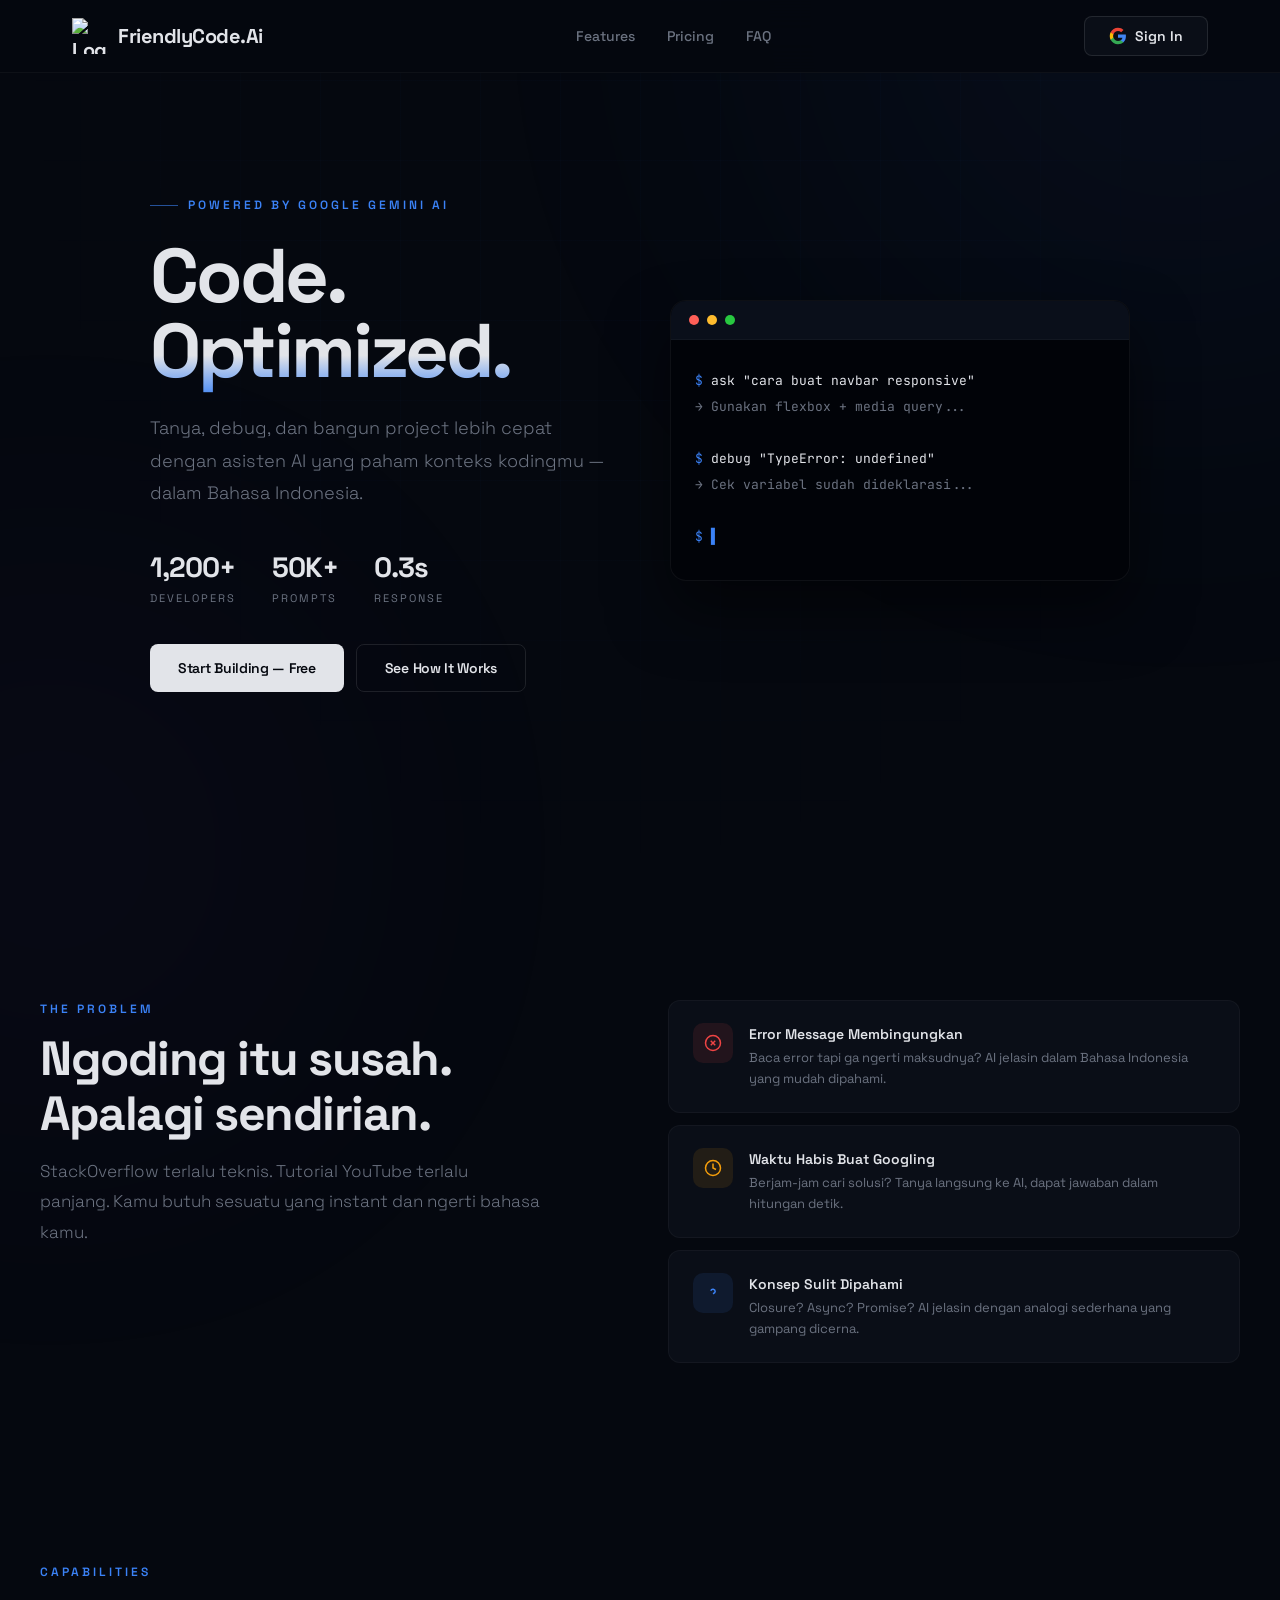
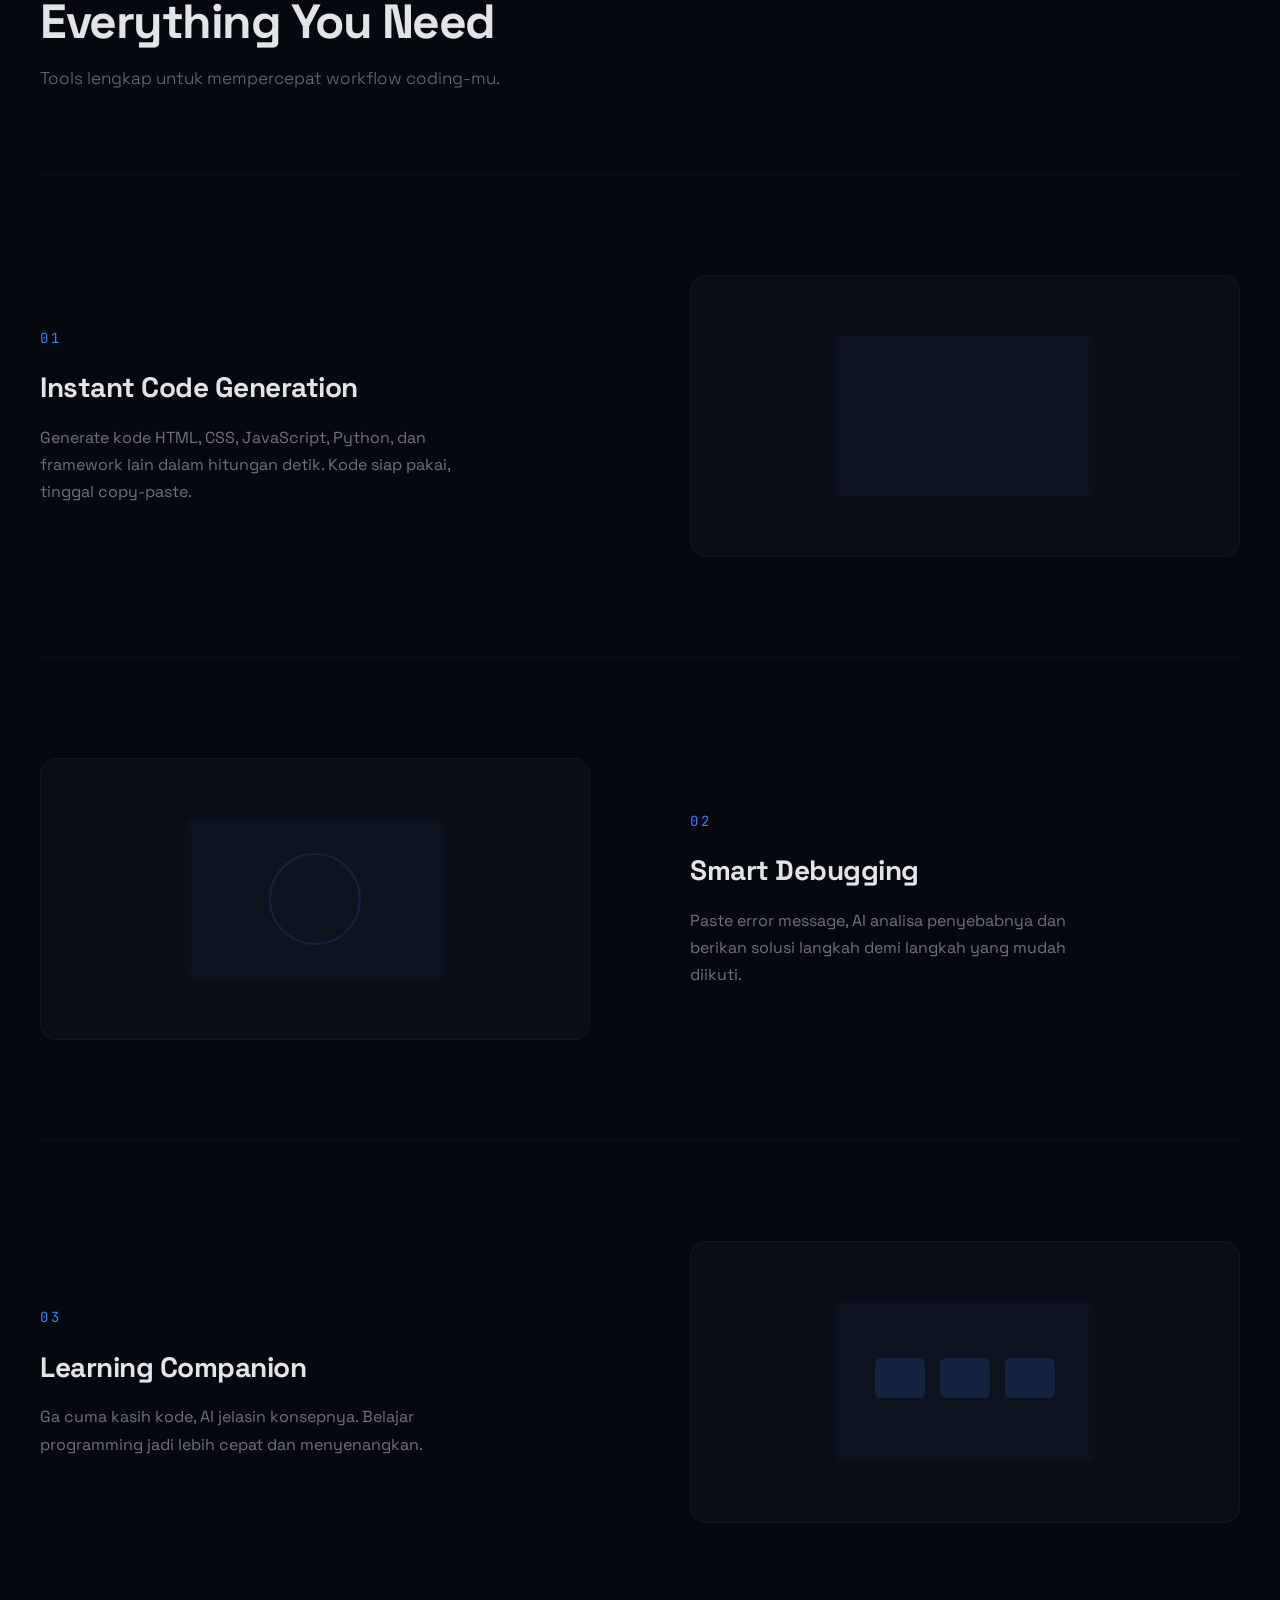
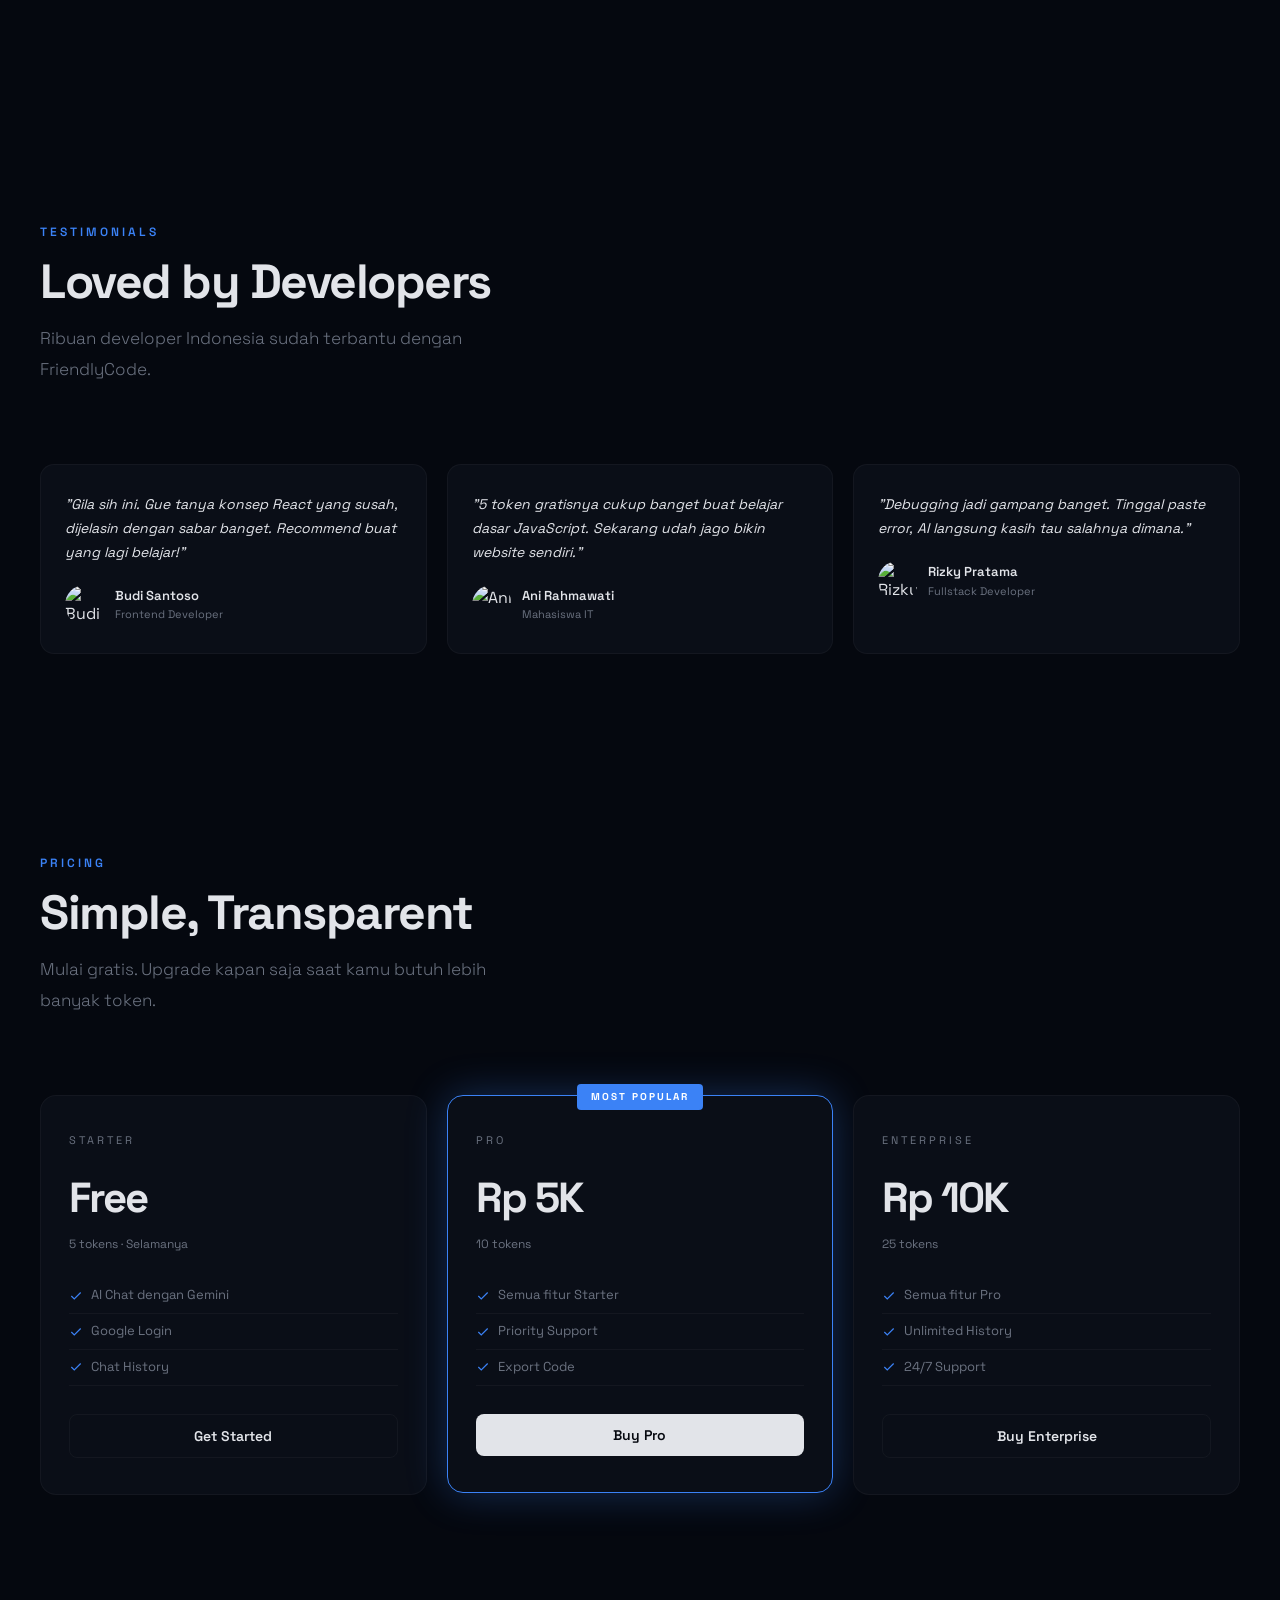
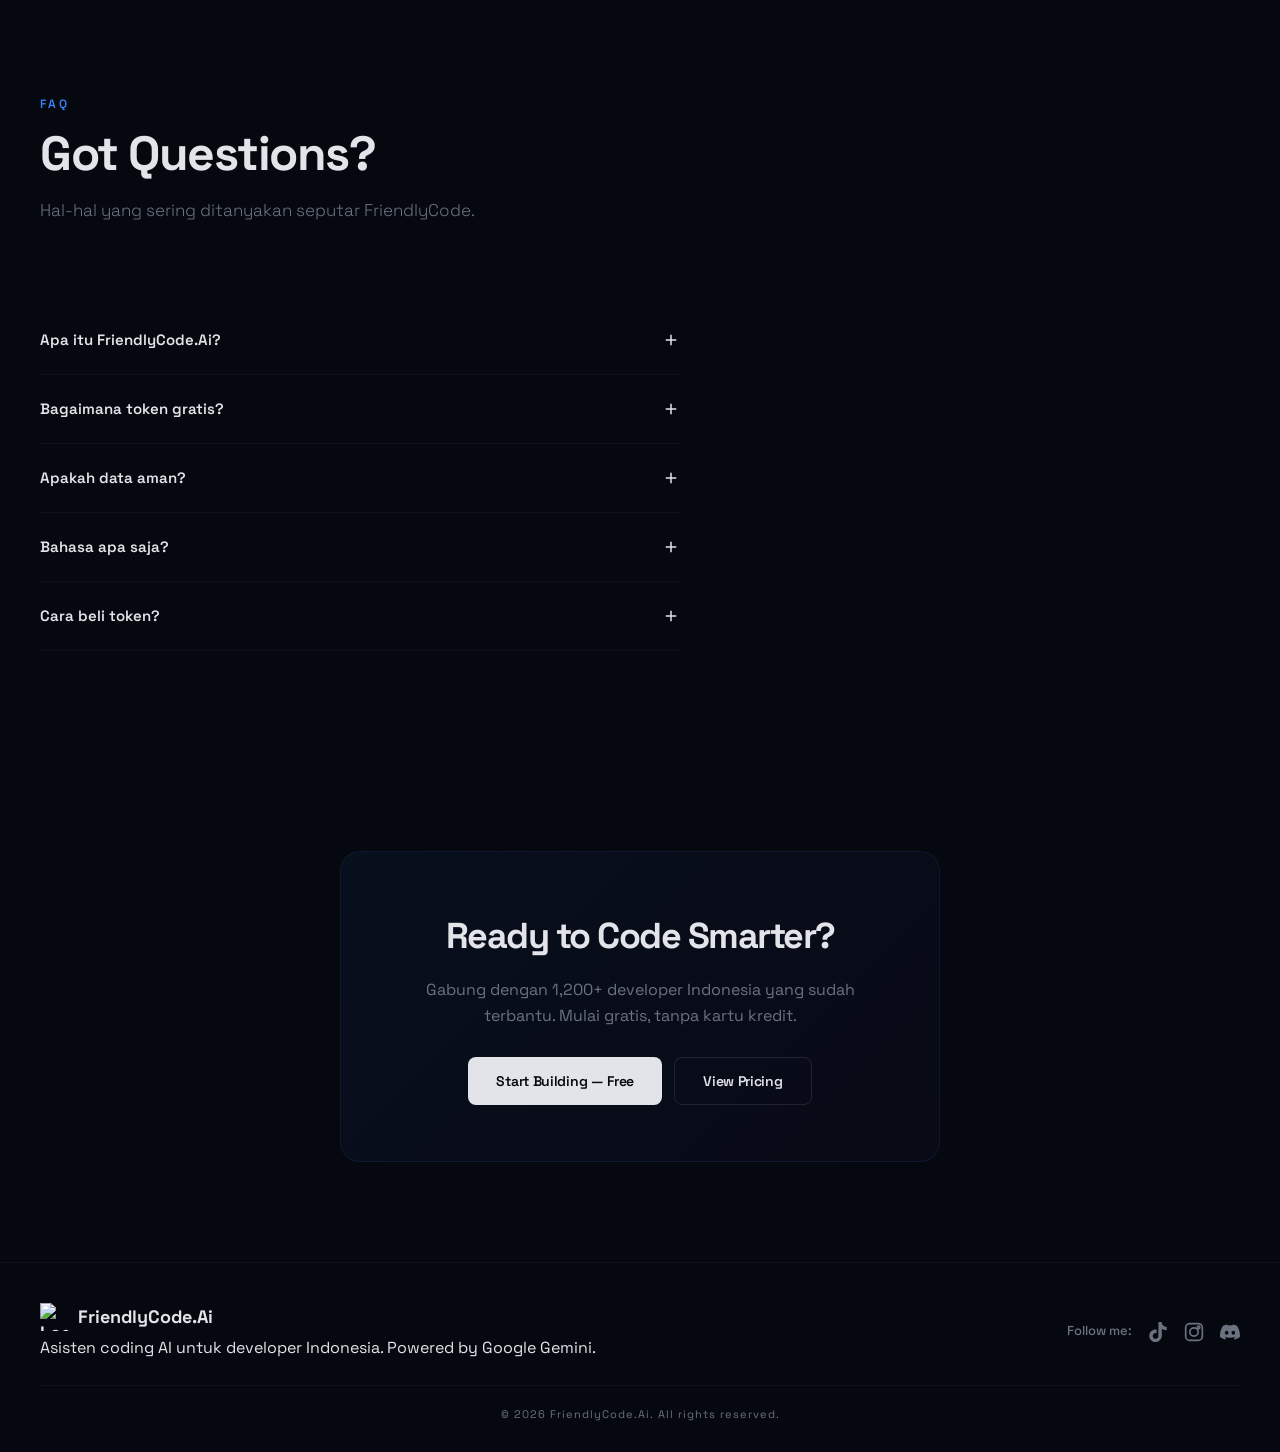
==== commit f37eb558: "Update index.html" ====
--- a/index.html
+++ b/index.html
@@ -7,6 +7,31 @@
     <meta name="description" content="FriendlyCode.Ai adalah asisten coding AI powered by Google Gemini. Tanya, debug, dan belajar coding dengan AI. Gratis 5 token untuk memulai.">
     <link href="https://fonts.googleapis.com/css2?family=Space+Grotesk:wght@300;400;500;600;700&family=JetBrains+Mono:wght@400;500;600&display=swap" rel="stylesheet">
     <link rel="stylesheet" href="style.css">
+    
+    <!-- Firebase SDK -->
+    <script type="module">
+        import { initializeApp } from 'https://www.gstatic.com/firebasejs/10.12.0/firebase-app.js';
+        import { getAuth, signInWithPopup, GoogleAuthProvider, onAuthStateChanged, signOut } from 'https://www.gstatic.com/firebasejs/10.12.0/firebase-auth.js';
+        
+        const firebaseConfig = {
+            apiKey: "AIzaSyAJvvJKNLJyFlAjAs_3-3puHW29T6wn4NI",
+            authDomain: "anonymous-group-bbdd6.firebaseapp.com",
+            projectId: "anonymous-group-bbdd6",
+            storageBucket: "anonymous-group-bbdd6.firebasestorage.app",
+            messagingSenderId: "149832195831",
+            appId: "1:149832195831:web:8e4ac6584a252b941cfdf2"
+        };
+        
+        const app = initializeApp(firebaseConfig);
+        const auth = getAuth(app);
+        const provider = new GoogleAuthProvider();
+        
+        window.auth = auth;
+        window.provider = provider;
+        window.signInWithPopup = signInWithPopup;
+        window.onAuthStateChanged = onAuthStateChanged;
+        window.signOut = signOut;
+    </script>
 </head>
 <body>
 
@@ -18,7 +43,7 @@
     <nav class="navbar" id="navbar">
         <div class="nav-container">
             <a href="#" class="nav-logo">
-                <img src="logo.webp" alt="Logo" class="logo-img">
+                <img src="https://via.placeholder.com/36" alt="Logo" class="logo-img">
                 FriendlyCode.Ai
             </a>
             <div class="nav-links">
@@ -26,7 +51,7 @@
                 <a href="#pricing">Pricing</a>
                 <a href="#faq">FAQ</a>
             </div>
-            <button class="nav-cta" onclick="window.location.href='app.html'">
+            <button class="nav-cta" onclick="googleSignIn()">
                 <svg class="google-g" viewBox="0 0 24 24">
                     <path d="M22.56 12.25c0-.78-.07-1.53-.2-2.25H12v4.26h5.92a5.06 5.06 0 0 1-2.2 3.32v2.77h3.57c2.08-1.92 3.28-4.74 3.28-8.1z" fill="#4285F4"/>
                     <path d="M12 23c2.97 0 5.46-.98 7.28-2.66l-3.57-2.77c-.98.66-2.23 1.06-3.71 1.06-2.86 0-5.29-1.93-6.16-4.53H2.18v2.84C3.99 20.53 7.7 23 12 23z" fill="#34A853"/>
@@ -51,7 +76,7 @@
                     <div class="hero-stat"><div class="val">0.3s</div><div class="lbl">Response</div></div>
                 </div>
                 <div class="hero-buttons">
-                    <button class="btn btn-primary" onclick="window.location.href='app.html'">Start Building — Free</button>
+                    <button class="btn btn-primary" onclick="googleSignIn()">Start Building — Free</button>
                     <button class="btn btn-outline" onclick="document.getElementById('features').scrollIntoView({behavior:'smooth'})">See How It Works</button>
                 </div>
             </div>
@@ -109,7 +134,7 @@
             <div class="feature-row">
                 <div class="feature-text"><div class="feature-num">01</div><h3>Instant Code Generation</h3><p>Generate kode HTML, CSS, JavaScript, Python, dan framework lain dalam hitungan detik. Kode siap pakai, tinggal copy-paste.</p></div>
                 <div class="feature-visual feat-anim-1">
-                    <svg width="260" height="160" viewBox="0 0 260 160" fill="none"><rect width="260" height="160" rx="8" fill="rgba(59,130,246,0.03)"/><rect class="code-line code-line-1" x="40" y="48" height="8" rx="4" fill="rgba(59,130,246,0.2)"/><rect class="code-line code-line-2" x="40" y="68" height="8" rx="4" fill="rgba(59,130,246,0.15)"/><rect class="code-line code-line-3" x="40" y="88" height="8" rx="4" fill="rgba(59,130,246,0.15)"/></svg>
+                    <svg width="260" height="160" viewBox="0 0 260 160" fill="none"><rect width="260" height="160" rx="8" fill="rgba(59,130,246,0.03)"/><rect class="code-line code-line-1" x="40" y="48" height="8" rx="4" fill="rgba(16,185,129,0.4)"/><rect class="code-line code-line-2" x="40" y="68" height="8" rx="4" fill="rgba(59,130,246,0.3)"/><rect class="code-line code-line-3" x="40" y="88" height="8" rx="4" fill="rgba(245,158,11,0.3)"/></svg>
                 </div>
             </div>
             
@@ -160,7 +185,7 @@
                 <div class="pricing-card">
                     <div class="pricing-name">Starter</div><div class="pricing-price">Free</div><div class="pricing-desc">5 tokens · Selamanya</div>
                     <ul class="pricing-features"><li><svg width="14" height="14" viewBox="0 0 24 24" fill="none" stroke="var(--accent)" stroke-width="2"><polyline points="20 6 9 17 4 12"/></svg> AI Chat dengan Gemini</li><li><svg width="14" height="14" viewBox="0 0 24 24" fill="none" stroke="var(--accent)" stroke-width="2"><polyline points="20 6 9 17 4 12"/></svg> Google Login</li><li><svg width="14" height="14" viewBox="0 0 24 24" fill="none" stroke="var(--accent)" stroke-width="2"><polyline points="20 6 9 17 4 12"/></svg> Chat History</li></ul>
-                    <button class="pricing-btn outline" onclick="window.location.href='app.html'">Get Started</button>
+                    <button class="pricing-btn outline" onclick="googleSignIn()">Get Started</button>
                 </div>
                 <div class="pricing-card featured">
                     <div class="pricing-badge">Most Popular</div><div class="pricing-name">Pro</div><div class="pricing-price">Rp 5K</div><div class="pricing-desc">10 tokens</div>
@@ -197,7 +222,7 @@
                 <h2>Ready to Code Smarter?</h2>
                 <p>Gabung dengan 1,200+ developer Indonesia yang sudah terbantu. Mulai gratis, tanpa kartu kredit.</p>
                 <div style="display:flex;gap:12px;justify-content:center;">
-                    <button class="btn btn-primary" onclick="window.location.href='app.html'">Start Building — Free</button>
+                    <button class="btn btn-primary" onclick="googleSignIn()">Start Building — Free</button>
                     <button class="btn btn-outline" onclick="document.getElementById('pricing').scrollIntoView({behavior:'smooth'})">View Pricing</button>
                 </div>
             </div>
@@ -209,7 +234,7 @@
         <div class="footer-content">
             <div>
                 <div class="footer-brand">
-                    <img src="logo.webp" alt="Logo" style="width:28px;height:28px;border-radius:0;object-fit:cover;">
+                    <img src="https://via.placeholder.com/28" alt="Logo" style="width:28px;height:28px;border-radius:0;object-fit:cover;">
                     FriendlyCode.Ai
                 </div>
                 <p style="margin-top:4px;">Asisten coding AI untuk developer Indonesia. Powered by Google Gemini.</p>
--- a/style.css
+++ b/style.css
@@ -177,7 +177,7 @@
 .problem-card p { color: var(--muted); font-size: 13px; line-height: 1.6; }
 @media (max-width: 900px) { .problem-grid { grid-template-columns: 1fr; gap: 40px; } }
 
-/* ========== FEATURES ========== */
+/* ========== FEATURES - ALTERNATING ========== */
 .feature-row {
     display: grid; grid-template-columns: 1fr 1fr; gap: 100px;
     align-items: center; padding: 100px 0;
@@ -191,23 +191,118 @@
 }
 .feature-text h3 { font-size: 28px; font-weight: 700; letter-spacing: -0.5px; margin-bottom: 14px; }
 .feature-text p { color: var(--muted); font-size: 16px; line-height: 1.7; max-width: 420px; }
+
+/* Feature Visual Box */
 .feature-visual {
     background: var(--surface); border: 1px solid var(--border);
     border-radius: 16px; padding: 60px; display: flex;
     align-items: center; justify-content: center; min-height: 280px;
-    transition: all 0.3s; cursor: default; position: relative; overflow: hidden;
-}
-.code-line { transition: width 0.6s ease; overflow: hidden; }
-.feat-anim-1 .code-line { width: 0; }
-.feature-visual.feat-anim-1:hover .code-line-1 { width: 180px; }
-.feature-visual.feat-anim-1:hover .code-line-2 { width: 130px; transition-delay: 0.2s; }
-.feature-visual.feat-anim-1:hover .code-line-3 { width: 160px; transition-delay: 0.4s; }
-.check-path { stroke-dasharray: 80; stroke-dashoffset: 80; transition: stroke-dashoffset 1s ease; }
-.feature-visual.feat-anim-2:hover .check-path { stroke-dashoffset: 0; }
-.layer { transition: transform 0.4s ease, opacity 0.4s ease; }
-.feature-visual.feat-anim-3:hover .layer-1 { transform: translateY(-12px); opacity: 1; }
-.feature-visual.feat-anim-3:hover .layer-2 { transform: translateY(-6px); opacity: 0.7; }
-.feature-visual.feat-anim-3:hover .layer-3 { transform: translateY(0); opacity: 0.4; }
+    transition: all 0.5s ease; cursor: default;
+    position: relative; overflow: hidden;
+}
+
+/* Glow effect on hover */
+.feature-visual::after {
+    content: ''; position: absolute; inset: 0;
+    opacity: 0; transition: opacity 0.5s ease;
+    pointer-events: none; z-index: 0;
+}
+
+/* Feature 1 - Code Generation (Hijau) */
+.feat-anim-1:hover {
+    border-color: rgba(16, 185, 129, 0.3);
+    box-shadow: 0 0 60px rgba(16, 185, 129, 0.1), inset 0 0 60px rgba(16, 185, 129, 0.03);
+    animation: glowGreen 2s ease-in-out infinite;
+}
+.feat-anim-1::after {
+    background: radial-gradient(circle at center, rgba(16, 185, 129, 0.08), transparent 70%);
+}
+.feat-anim-1:hover::after { opacity: 1; }
+
+.code-line {
+    transition: width 0.6s ease, opacity 0.3s ease;
+    overflow: hidden; position: relative; z-index: 1;
+}
+.feat-anim-1 .code-line { width: 0; opacity: 0.4; }
+.feat-anim-1:hover .code-line-1 { width: 180px; opacity: 1; }
+.feat-anim-1:hover .code-line-2 { width: 130px; opacity: 1; transition-delay: 0.2s; }
+.feat-anim-1:hover .code-line-3 { width: 160px; opacity: 1; transition-delay: 0.4s; }
+
+/* Warna-warni code lines */
+.feat-anim-1 .code-line-1 { fill: #10B981 !important; }
+.feat-anim-1 .code-line-2 { fill: #3B82F6 !important; }
+.feat-anim-1 .code-line-3 { fill: #F59E0B !important; }
+
+@keyframes glowGreen {
+    0%, 100% { box-shadow: 0 0 40px rgba(16, 185, 129, 0.1), inset 0 0 40px rgba(16, 185, 129, 0.02); }
+    50% { box-shadow: 0 0 80px rgba(16, 185, 129, 0.2), inset 0 0 80px rgba(16, 185, 129, 0.05); }
+}
+
+/* Feature 2 - Smart Debugging (Biru) */
+.feat-anim-2:hover {
+    border-color: rgba(59, 130, 246, 0.3);
+    box-shadow: 0 0 60px rgba(59, 130, 246, 0.1), inset 0 0 60px rgba(59, 130, 246, 0.03);
+    animation: glowBlue 2s ease-in-out infinite;
+}
+.feat-anim-2::after {
+    background: radial-gradient(circle at center, rgba(59, 130, 246, 0.08), transparent 70%);
+}
+.feat-anim-2:hover::after { opacity: 1; }
+
+.check-path {
+    stroke-dasharray: 80; stroke-dashoffset: 80;
+    transition: stroke-dashoffset 1s ease, stroke 0.3s ease;
+    stroke: #3B82F6; position: relative; z-index: 1;
+}
+.feat-anim-2:hover .check-path {
+    stroke-dashoffset: 0;
+    stroke: #10B981;
+    filter: drop-shadow(0 0 8px rgba(16, 185, 129, 0.5));
+}
+
+@keyframes glowBlue {
+    0%, 100% { box-shadow: 0 0 40px rgba(59, 130, 246, 0.1), inset 0 0 40px rgba(59, 130, 246, 0.02); }
+    50% { box-shadow: 0 0 80px rgba(59, 130, 246, 0.2), inset 0 0 80px rgba(59, 130, 246, 0.05); }
+}
+
+/* Feature 3 - Learning Companion (Ungu) */
+.feat-anim-3:hover {
+    border-color: rgba(139, 92, 246, 0.3);
+    box-shadow: 0 0 60px rgba(139, 92, 246, 0.1), inset 0 0 60px rgba(139, 92, 246, 0.03);
+    animation: glowPurple 2s ease-in-out infinite;
+}
+.feat-anim-3::after {
+    background: radial-gradient(circle at center, rgba(139, 92, 246, 0.08), transparent 70%);
+}
+.feat-anim-3:hover::after { opacity: 1; }
+
+.layer {
+    transition: transform 0.4s ease, opacity 0.4s ease, fill 0.3s ease;
+    position: relative; z-index: 1;
+}
+.feat-anim-3:hover .layer-1 {
+    transform: translateY(-12px); opacity: 1;
+    fill: #8B5CF6 !important;
+}
+.feat-anim-3:hover .layer-2 {
+    transform: translateY(-6px); opacity: 0.8;
+    fill: #3B82F6 !important;
+}
+.feat-anim-3:hover .layer-3 {
+    transform: translateY(0); opacity: 0.6;
+    fill: #06B6D4 !important;
+}
+.feat-anim-3 .layer-1,
+.feat-anim-3 .layer-2,
+.feat-anim-3 .layer-3 {
+    fill: rgba(59,130,246,0.15);
+}
+
+@keyframes glowPurple {
+    0%, 100% { box-shadow: 0 0 40px rgba(139, 92, 246, 0.1), inset 0 0 40px rgba(139, 92, 246, 0.02); }
+    50% { box-shadow: 0 0 80px rgba(139, 92, 246, 0.2), inset 0 0 80px rgba(139, 92, 246, 0.05); }
+}
+
 @media (max-width: 768px) {
     .feature-row { grid-template-columns: 1fr; gap: 40px; padding: 60px 0; }
     .feature-row.reverse .feature-text { order: 1; }
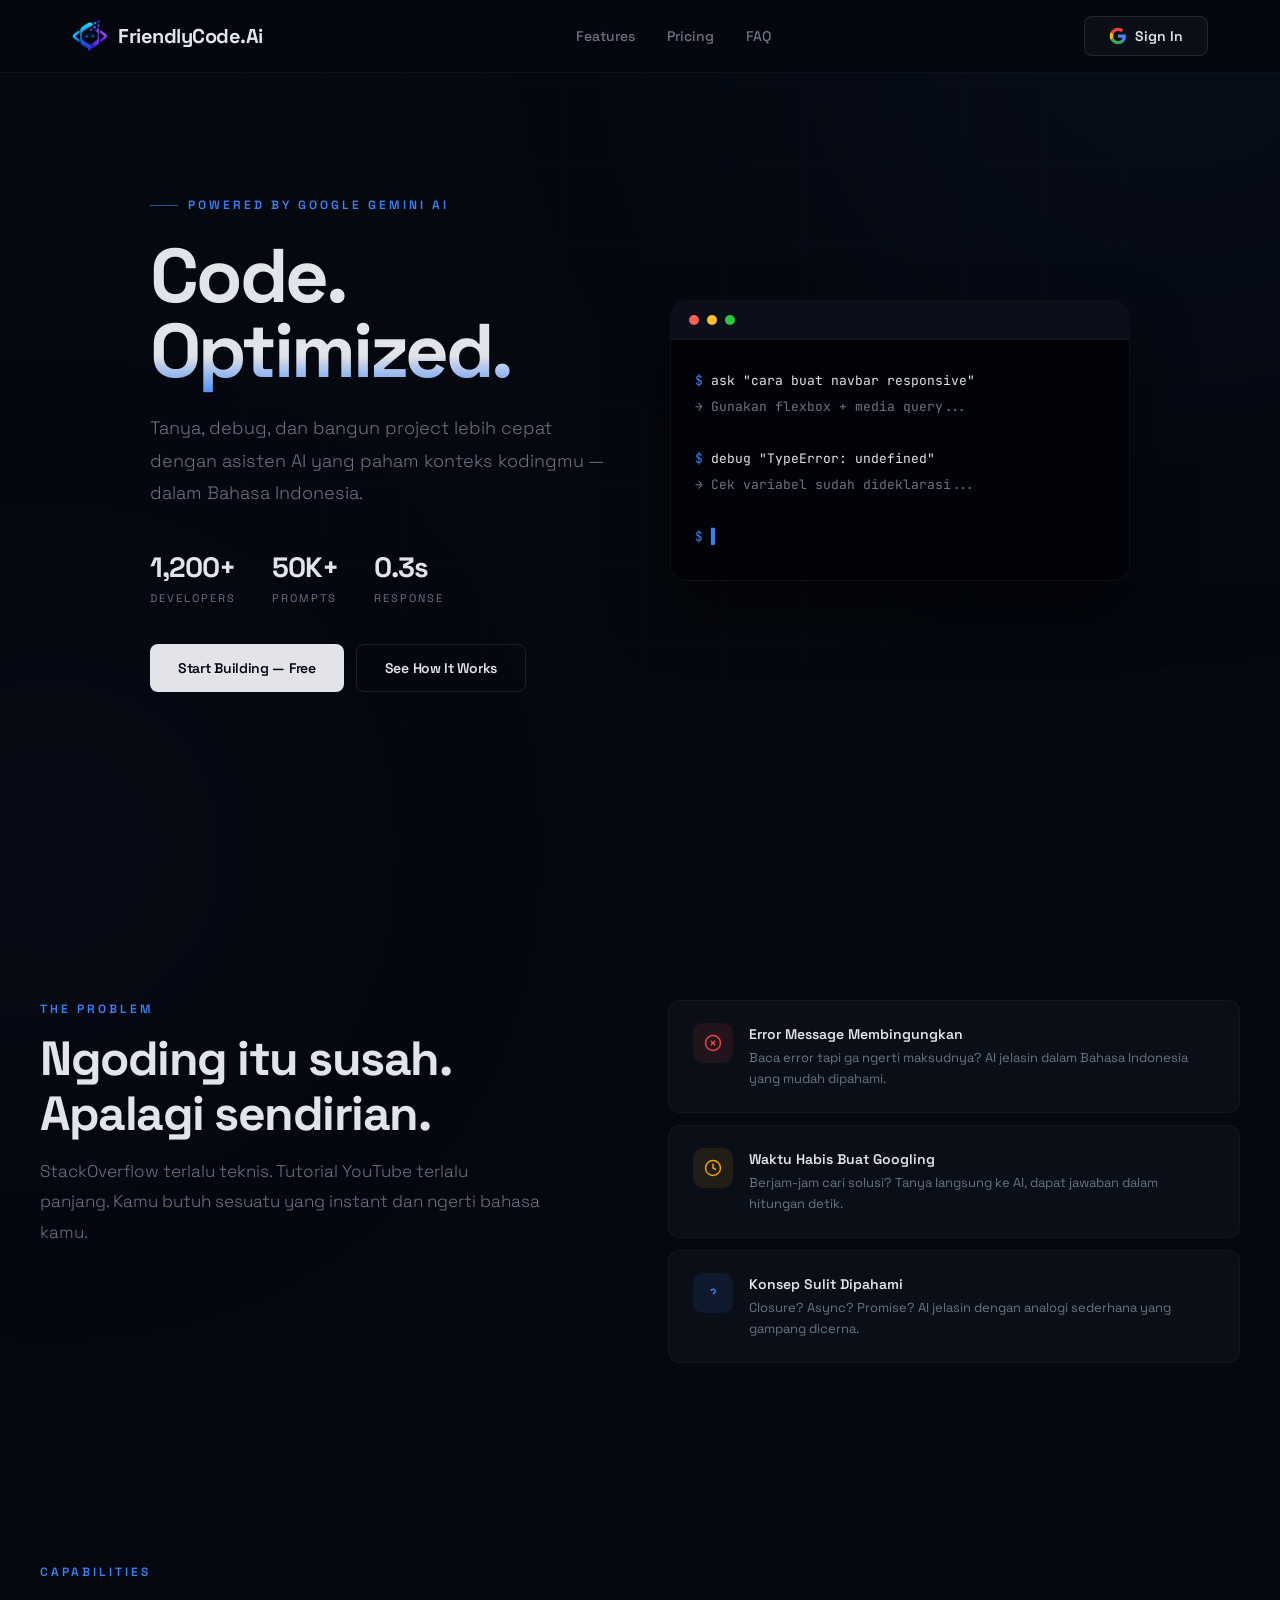
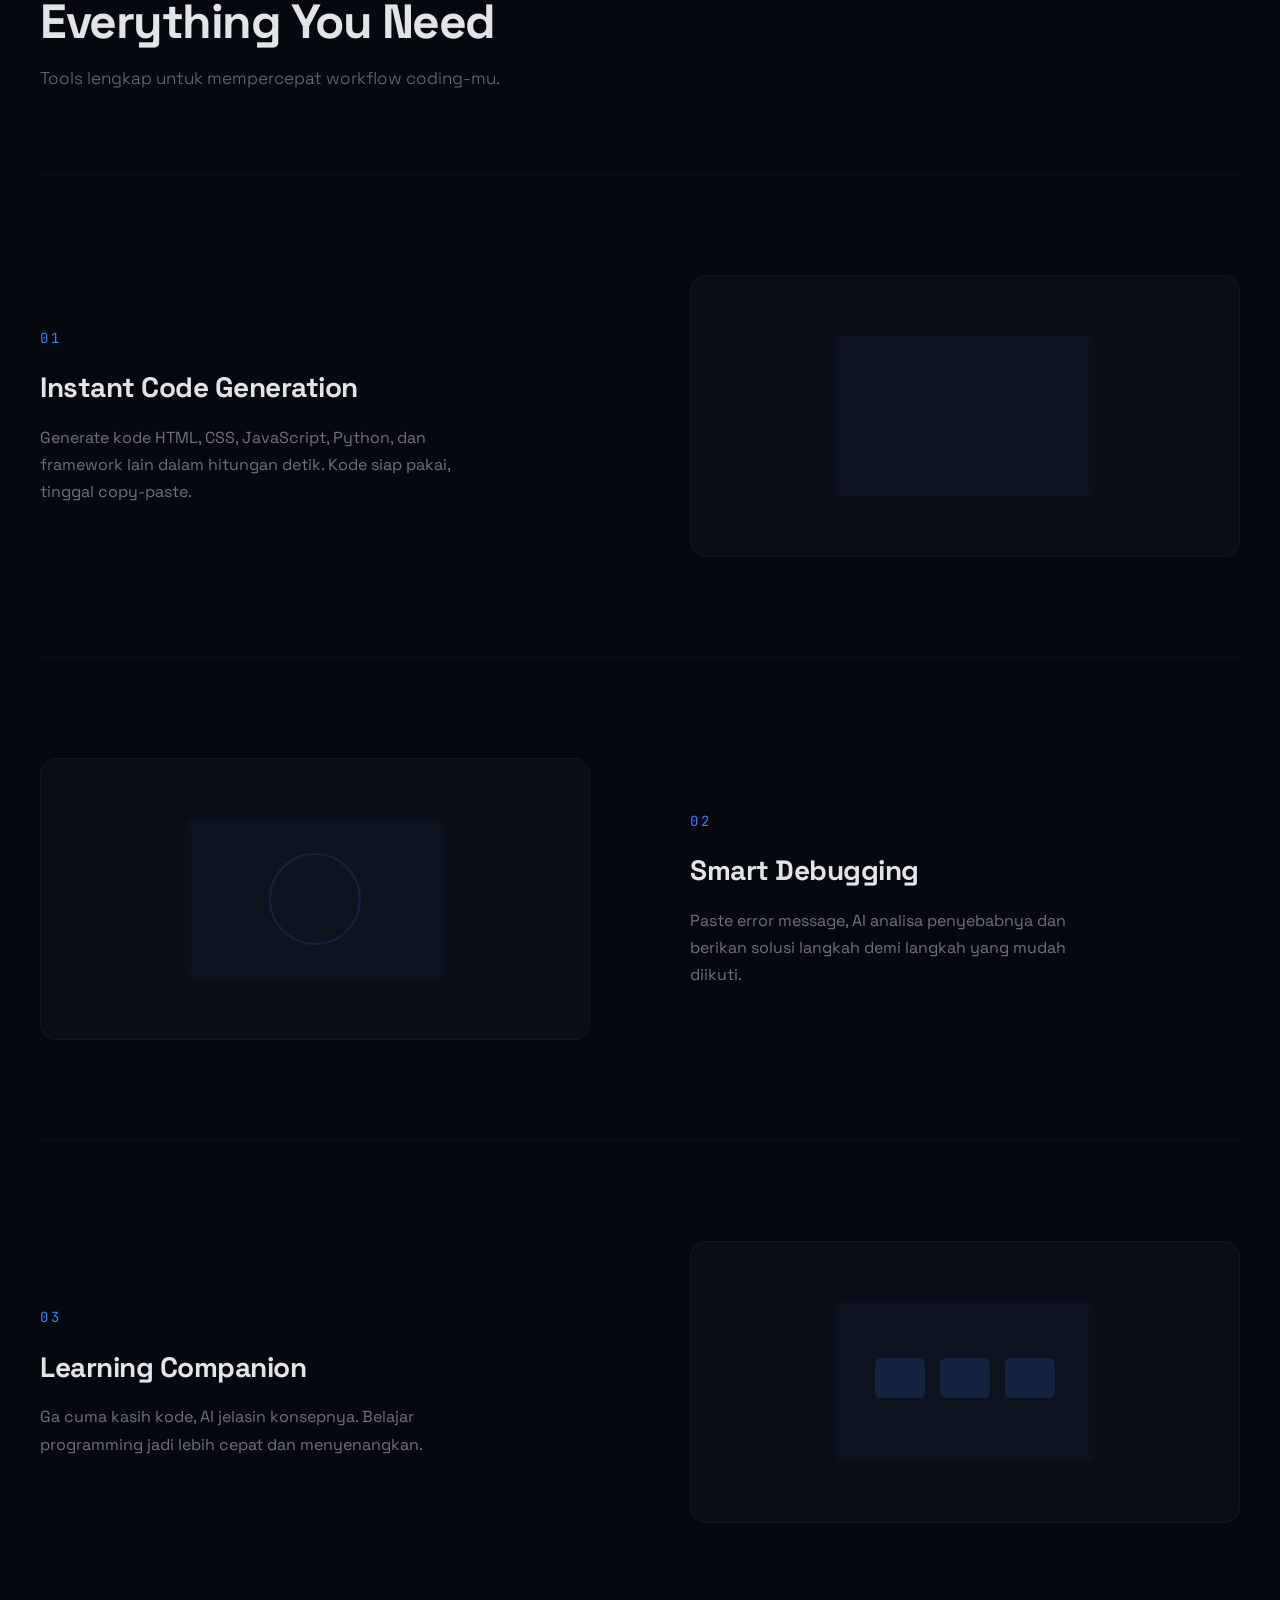
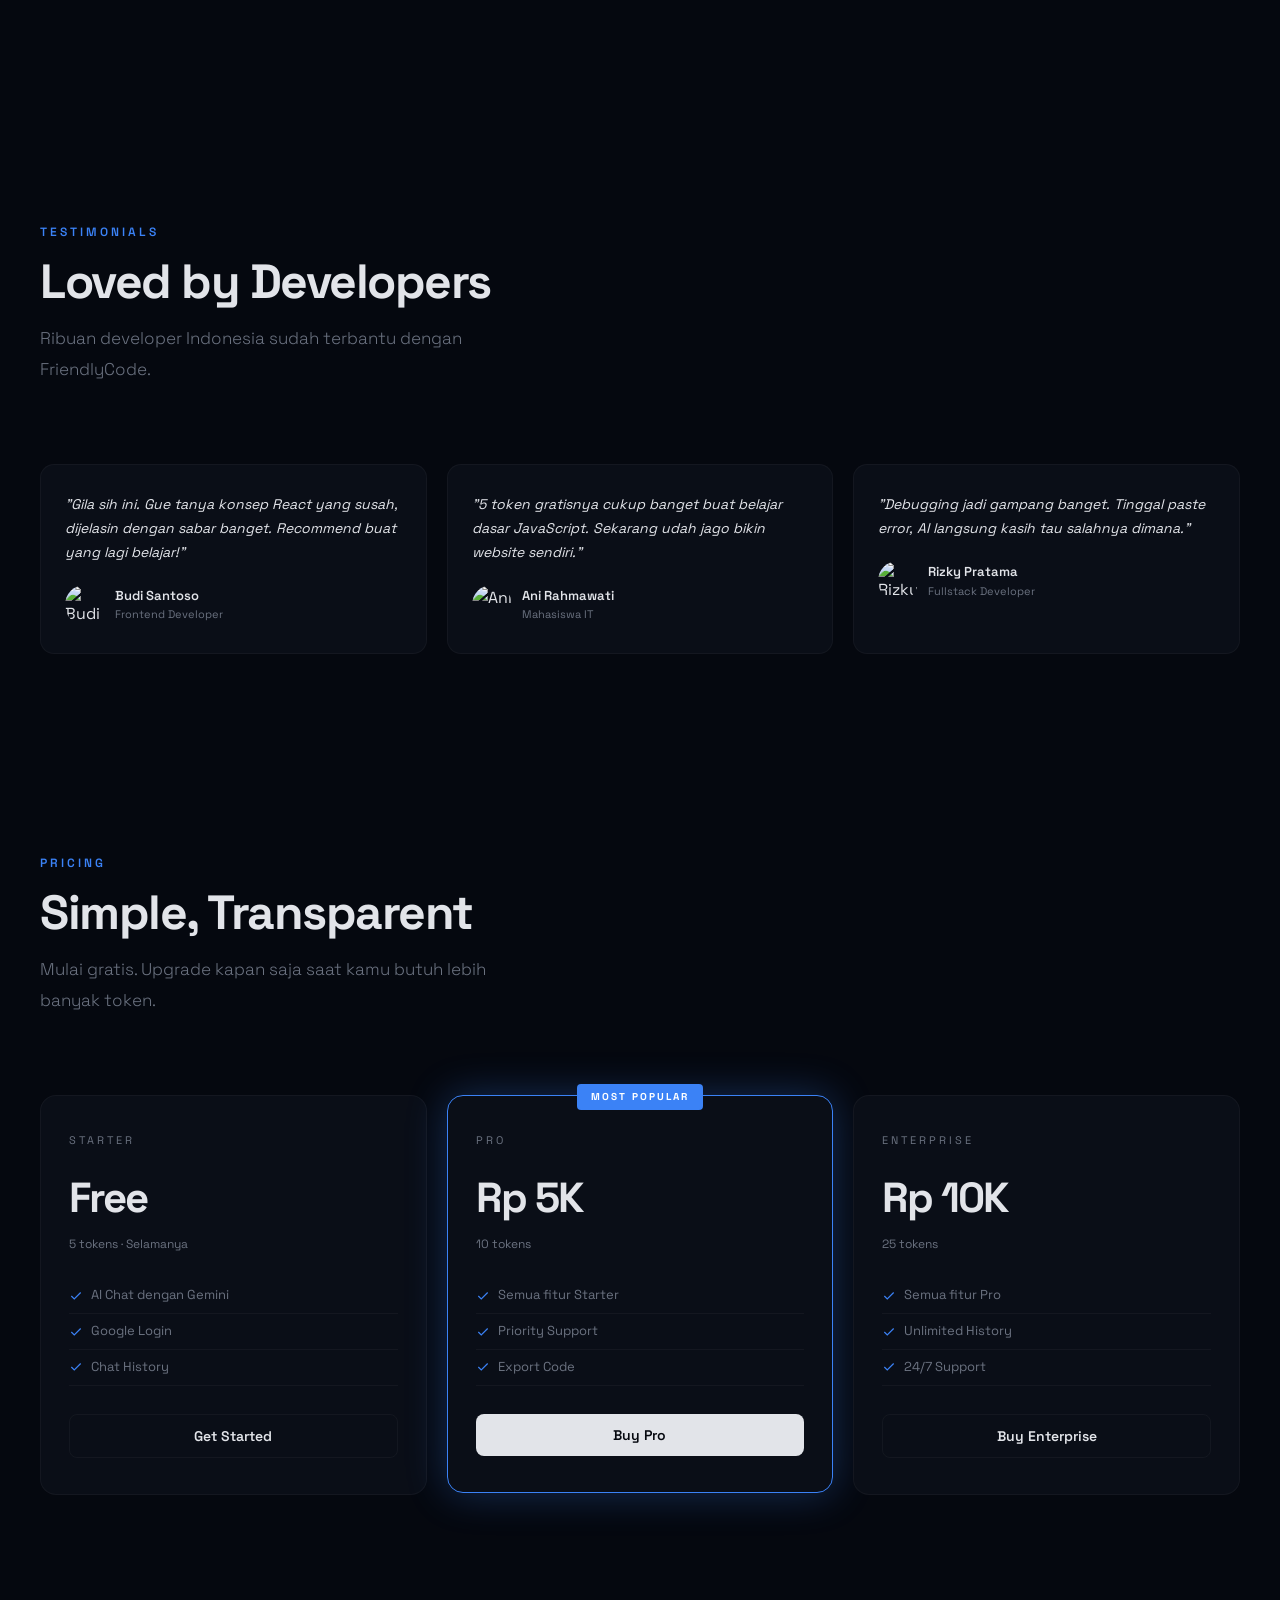
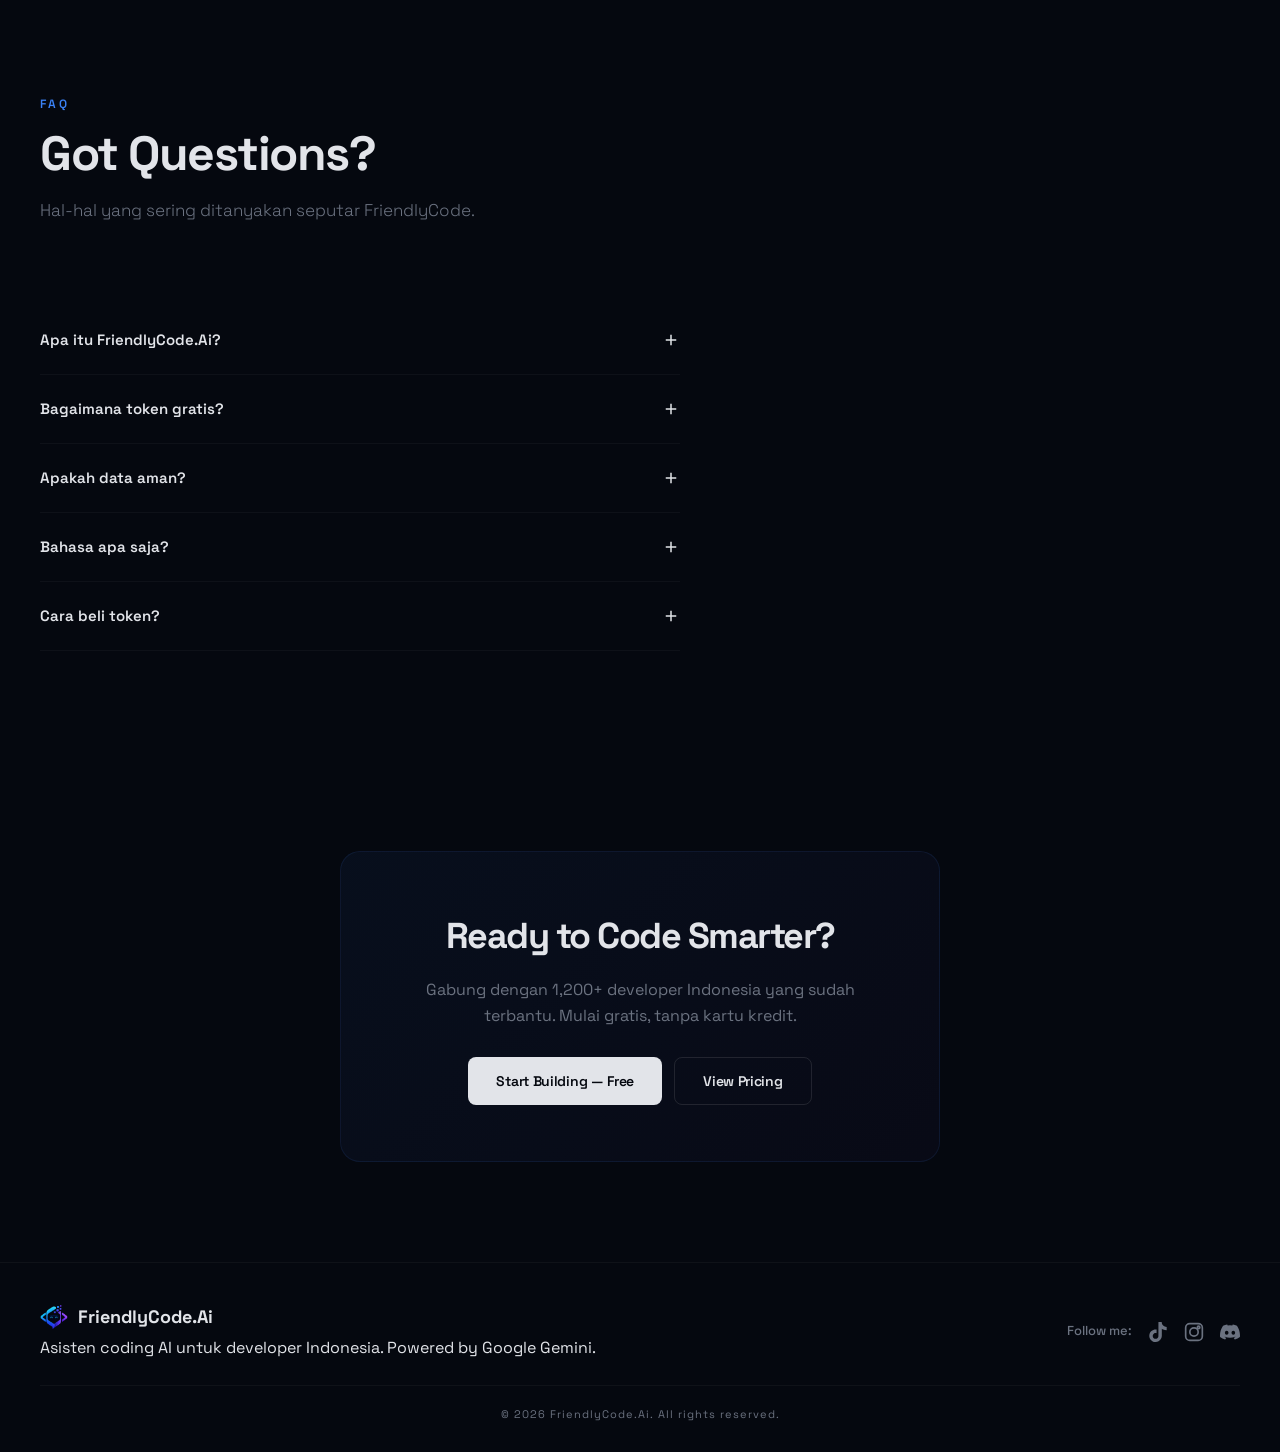
==== commit 20d01c3c: "Update index.html" ====
--- a/index.html
+++ b/index.html
@@ -43,7 +43,7 @@
     <nav class="navbar" id="navbar">
         <div class="nav-container">
             <a href="#" class="nav-logo">
-                <img src="https://via.placeholder.com/36" alt="Logo" class="logo-img">
+                <img src="logo.webp" alt="Logo" class="logo-img">
                 FriendlyCode.Ai
             </a>
             <div class="nav-links">
@@ -234,7 +234,7 @@
         <div class="footer-content">
             <div>
                 <div class="footer-brand">
-                    <img src="https://via.placeholder.com/28" alt="Logo" style="width:28px;height:28px;border-radius:0;object-fit:cover;">
+                    <img src="logo.webp" alt="Logo" style="width:28px;height:28px;border-radius:0;object-fit:cover;">
                     FriendlyCode.Ai
                 </div>
                 <p style="margin-top:4px;">Asisten coding AI untuk developer Indonesia. Powered by Google Gemini.</p>
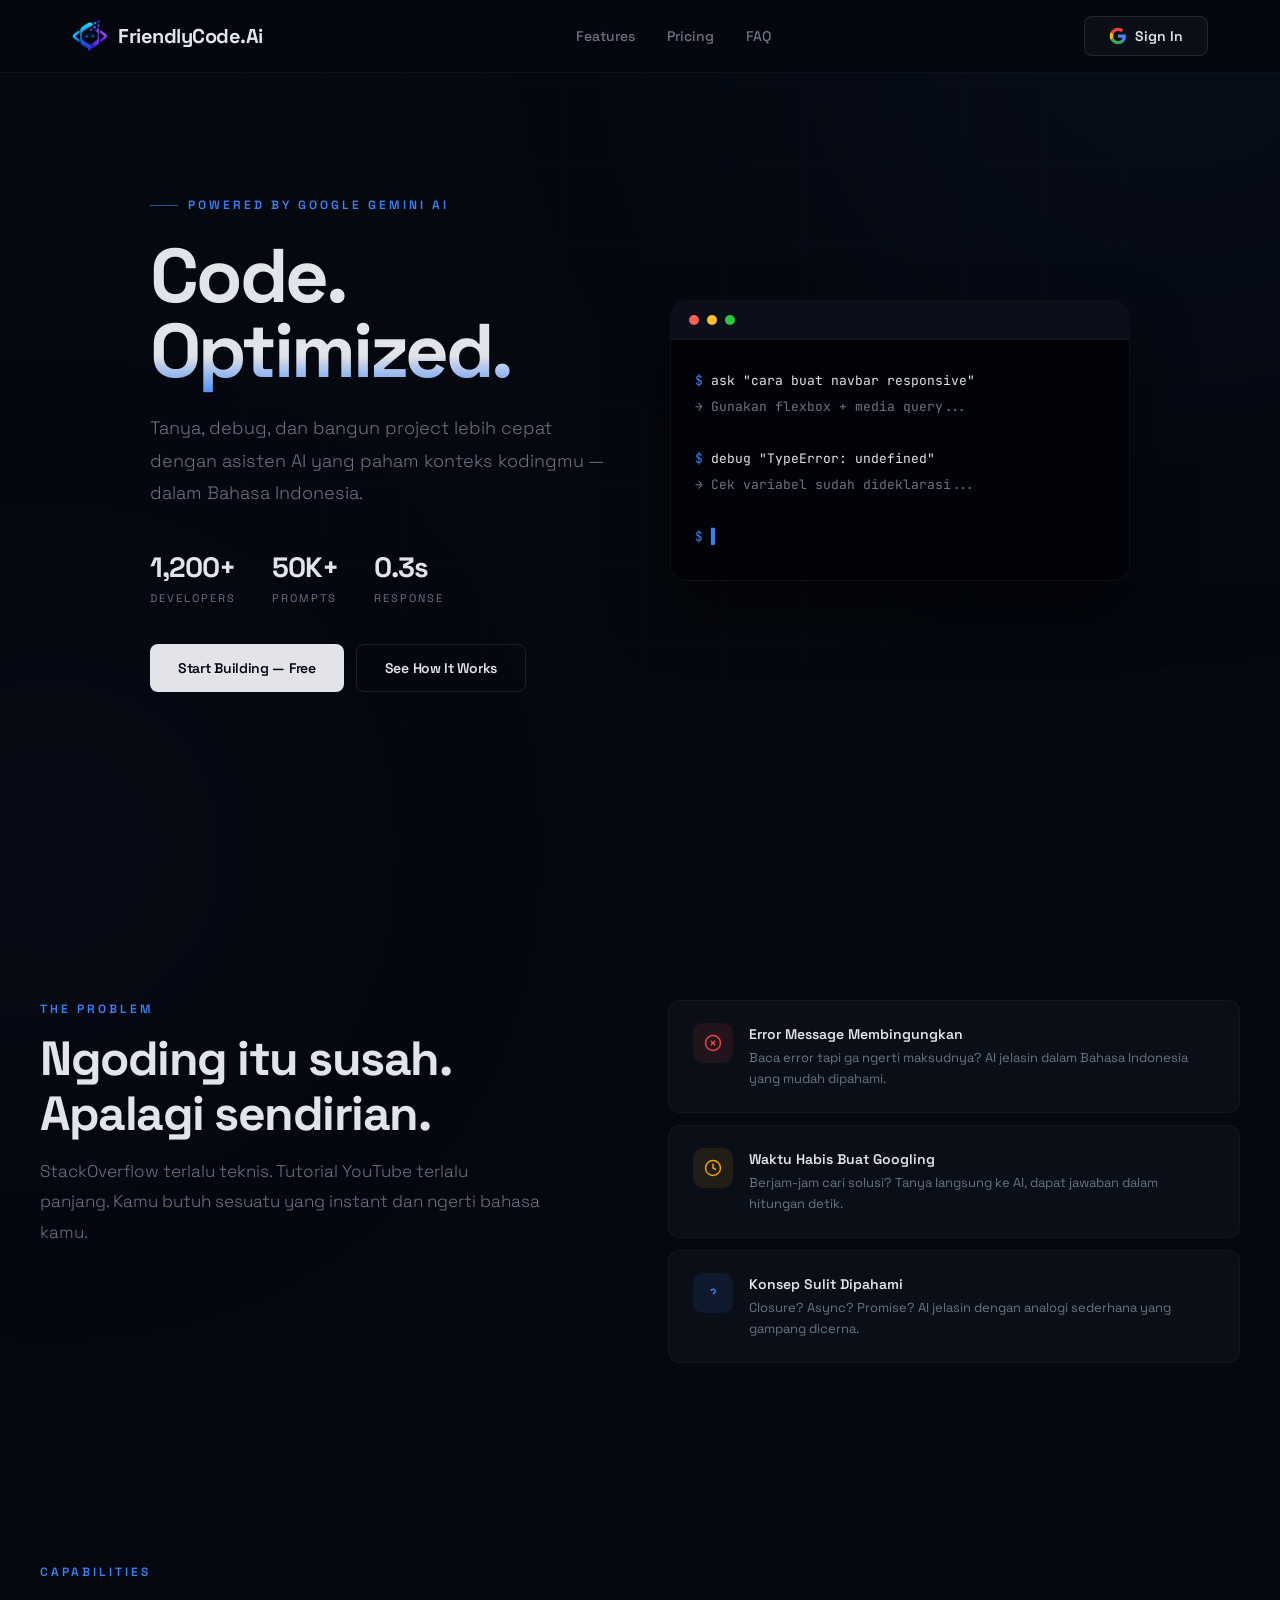
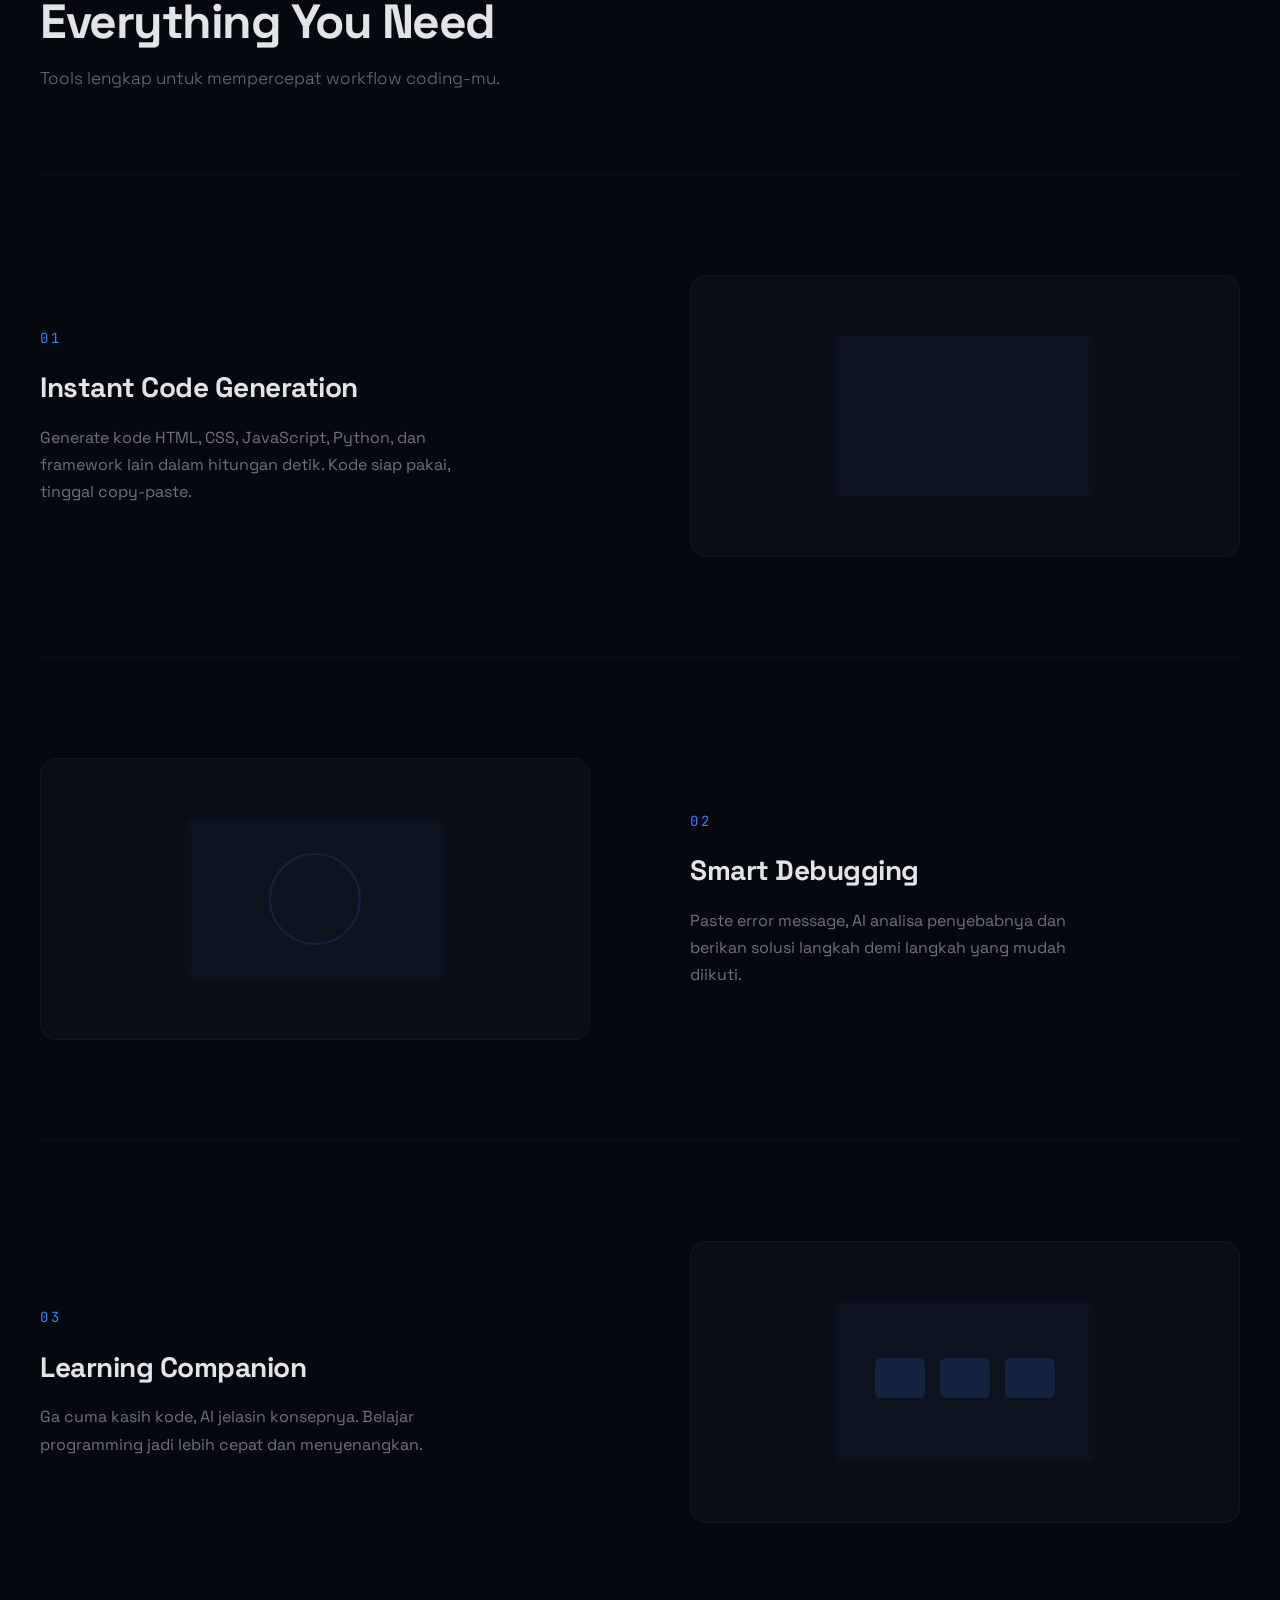
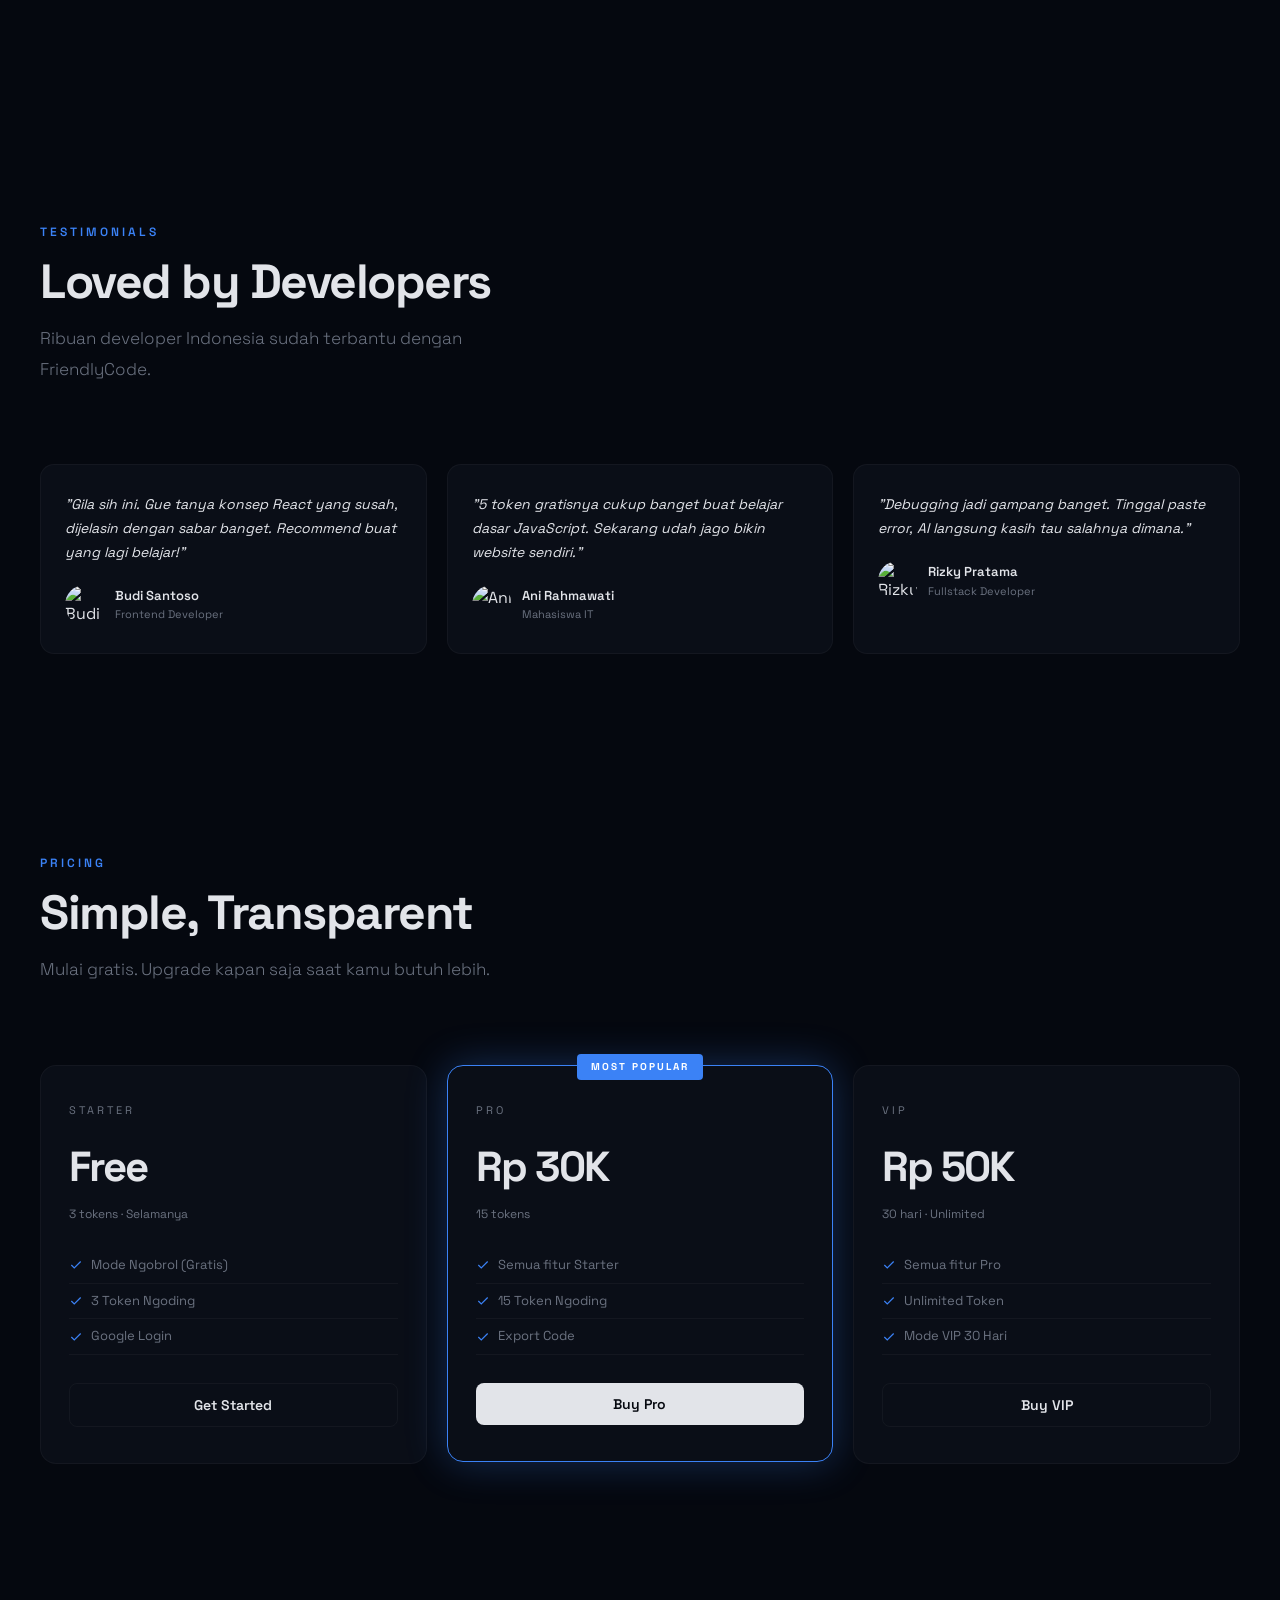
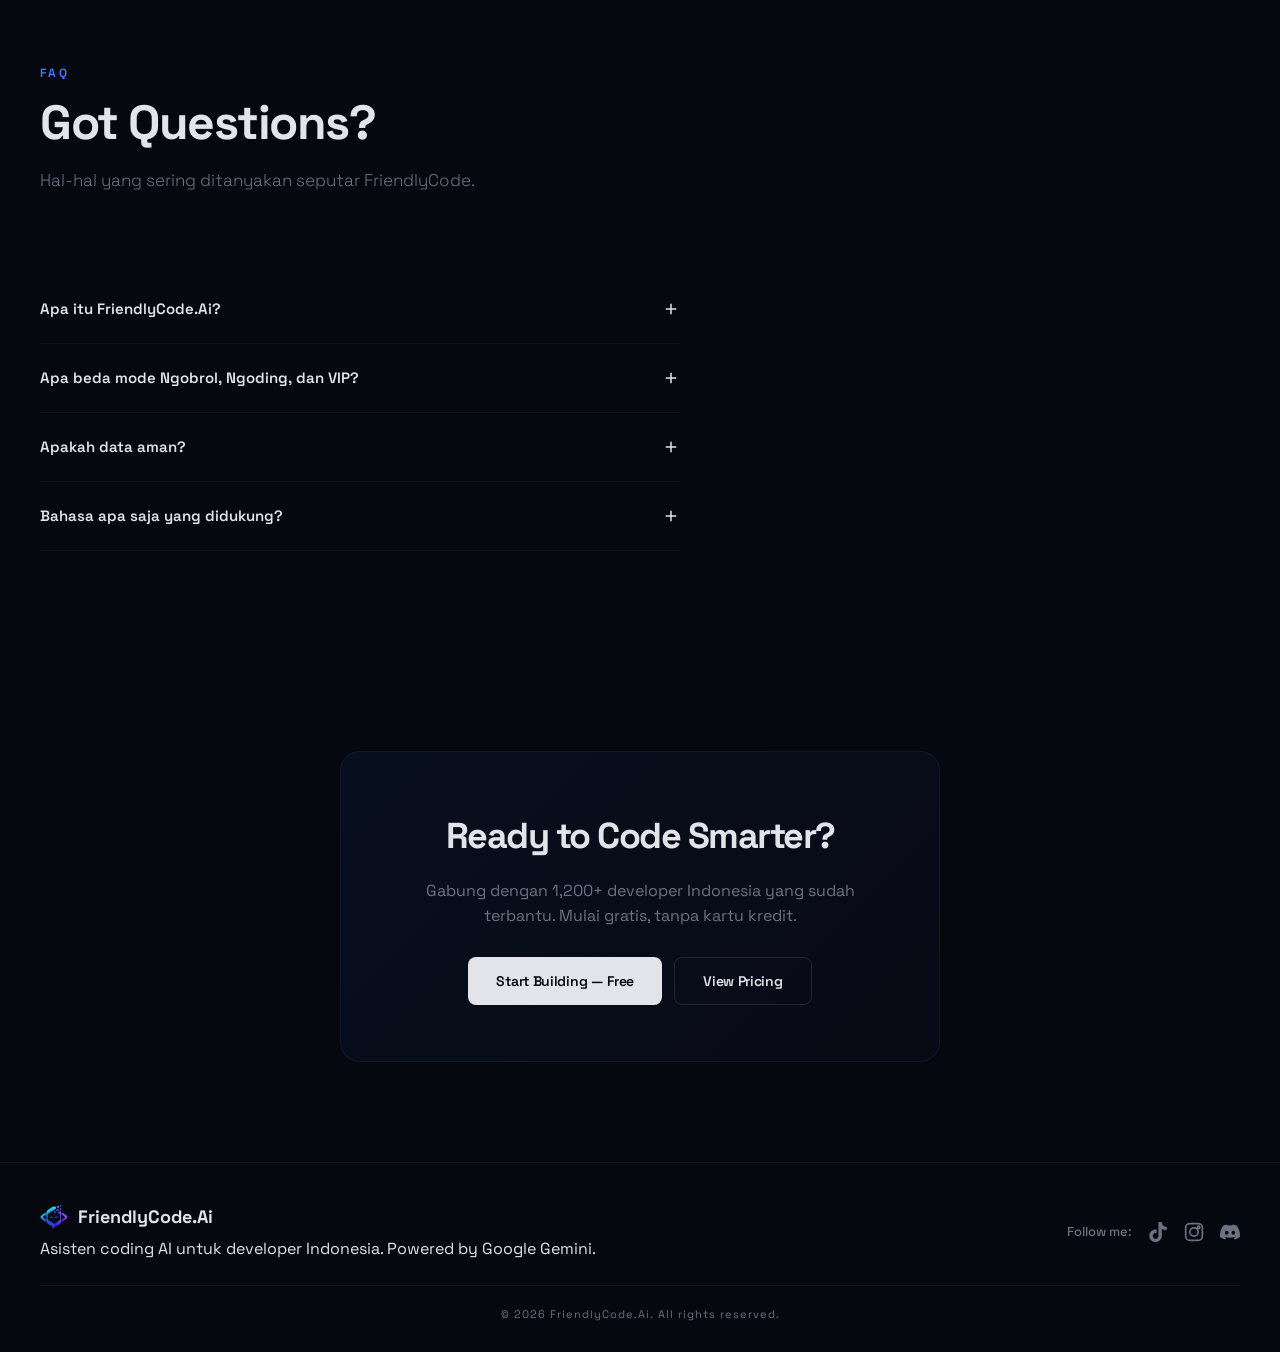
==== commit 2fe70b6f: "Update index.html" ====
--- a/index.html
+++ b/index.html
@@ -4,7 +4,7 @@
     <meta charset="UTF-8">
     <meta name="viewport" content="width=device-width, initial-scale=1.0">
     <title>FriendlyCode.Ai — Asisten Coding AI untuk Developer Indonesia</title>
-    <meta name="description" content="FriendlyCode.Ai adalah asisten coding AI powered by Google Gemini. Tanya, debug, dan belajar coding dengan AI. Gratis 5 token untuk memulai.">
+    <meta name="description" content="FriendlyCode.Ai adalah asisten coding AI powered by Google Gemini. Tanya, debug, dan belajar coding dengan AI. Gratis 3 token untuk memulai.">
     <link href="https://fonts.googleapis.com/css2?family=Space+Grotesk:wght@300;400;500;600;700&family=JetBrains+Mono:wght@400;500;600&display=swap" rel="stylesheet">
     <link rel="stylesheet" href="style.css">
     
@@ -14,12 +14,12 @@
         import { getAuth, signInWithPopup, GoogleAuthProvider, onAuthStateChanged, signOut } from 'https://www.gstatic.com/firebasejs/10.12.0/firebase-auth.js';
         
         const firebaseConfig = {
-            apiKey: "AIzaSyAJvvJKNLJyFlAjAs_3-3puHW29T6wn4NI",
-            authDomain: "anonymous-group-bbdd6.firebaseapp.com",
-            projectId: "anonymous-group-bbdd6",
-            storageBucket: "anonymous-group-bbdd6.firebasestorage.app",
-            messagingSenderId: "149832195831",
-            appId: "1:149832195831:web:8e4ac6584a252b941cfdf2"
+            apiKey: "AIzaSyC3x62Q4OZhZUCI5L1gdCsDGrHh3bnH4nI",
+            authDomain: "friendlycode-ai.firebaseapp.com",
+            projectId: "friendlycode-ai",
+            storageBucket: "friendlycode-ai.firebasestorage.app",
+            messagingSenderId: "625615467846",
+            appId: "1:625615467846:web:a7db93ca49634afcaa6147"
         };
         
         const app = initializeApp(firebaseConfig);
@@ -180,22 +180,48 @@
     <!-- PRICING -->
     <section id="pricing">
         <div class="container">
-            <div class="section-label">Pricing</div><h2 class="section-title">Simple, Transparent</h2><p class="section-desc">Mulai gratis. Upgrade kapan saja saat kamu butuh lebih banyak token.</p>
+            <div class="section-label">Pricing</div>
+            <h2 class="section-title">Simple, Transparent</h2>
+            <p class="section-desc">Mulai gratis. Upgrade kapan saja saat kamu butuh lebih.</p>
             <div class="pricing-grid">
+                <!-- STARTER -->
                 <div class="pricing-card">
-                    <div class="pricing-name">Starter</div><div class="pricing-price">Free</div><div class="pricing-desc">5 tokens · Selamanya</div>
-                    <ul class="pricing-features"><li><svg width="14" height="14" viewBox="0 0 24 24" fill="none" stroke="var(--accent)" stroke-width="2"><polyline points="20 6 9 17 4 12"/></svg> AI Chat dengan Gemini</li><li><svg width="14" height="14" viewBox="0 0 24 24" fill="none" stroke="var(--accent)" stroke-width="2"><polyline points="20 6 9 17 4 12"/></svg> Google Login</li><li><svg width="14" height="14" viewBox="0 0 24 24" fill="none" stroke="var(--accent)" stroke-width="2"><polyline points="20 6 9 17 4 12"/></svg> Chat History</li></ul>
+                    <div class="pricing-name">Starter</div>
+                    <div class="pricing-price">Free</div>
+                    <div class="pricing-desc">3 tokens · Selamanya</div>
+                    <ul class="pricing-features">
+                        <li><svg width="14" height="14" viewBox="0 0 24 24" fill="none" stroke="var(--accent)" stroke-width="2"><polyline points="20 6 9 17 4 12"/></svg> Mode Ngobrol (Gratis)</li>
+                        <li><svg width="14" height="14" viewBox="0 0 24 24" fill="none" stroke="var(--accent)" stroke-width="2"><polyline points="20 6 9 17 4 12"/></svg> 3 Token Ngoding</li>
+                        <li><svg width="14" height="14" viewBox="0 0 24 24" fill="none" stroke="var(--accent)" stroke-width="2"><polyline points="20 6 9 17 4 12"/></svg> Google Login</li>
+                    </ul>
                     <button class="pricing-btn outline" onclick="googleSignIn()">Get Started</button>
                 </div>
+                
+                <!-- PRO -->
                 <div class="pricing-card featured">
-                    <div class="pricing-badge">Most Popular</div><div class="pricing-name">Pro</div><div class="pricing-price">Rp 5K</div><div class="pricing-desc">10 tokens</div>
-                    <ul class="pricing-features"><li><svg width="14" height="14" viewBox="0 0 24 24" fill="none" stroke="var(--accent)" stroke-width="2"><polyline points="20 6 9 17 4 12"/></svg> Semua fitur Starter</li><li><svg width="14" height="14" viewBox="0 0 24 24" fill="none" stroke="var(--accent)" stroke-width="2"><polyline points="20 6 9 17 4 12"/></svg> Priority Support</li><li><svg width="14" height="14" viewBox="0 0 24 24" fill="none" stroke="var(--accent)" stroke-width="2"><polyline points="20 6 9 17 4 12"/></svg> Export Code</li></ul>
+                    <div class="pricing-badge">Most Popular</div>
+                    <div class="pricing-name">Pro</div>
+                    <div class="pricing-price">Rp 30K</div>
+                    <div class="pricing-desc">15 tokens</div>
+                    <ul class="pricing-features">
+                        <li><svg width="14" height="14" viewBox="0 0 24 24" fill="none" stroke="var(--accent)" stroke-width="2"><polyline points="20 6 9 17 4 12"/></svg> Semua fitur Starter</li>
+                        <li><svg width="14" height="14" viewBox="0 0 24 24" fill="none" stroke="var(--accent)" stroke-width="2"><polyline points="20 6 9 17 4 12"/></svg> 15 Token Ngoding</li>
+                        <li><svg width="14" height="14" viewBox="0 0 24 24" fill="none" stroke="var(--accent)" stroke-width="2"><polyline points="20 6 9 17 4 12"/></svg> Export Code</li>
+                    </ul>
                     <button class="pricing-btn primary" onclick="buyNow('pro')">Buy Pro</button>
                 </div>
+                
+                <!-- VIP -->
                 <div class="pricing-card">
-                    <div class="pricing-name">Enterprise</div><div class="pricing-price">Rp 10K</div><div class="pricing-desc">25 tokens</div>
-                    <ul class="pricing-features"><li><svg width="14" height="14" viewBox="0 0 24 24" fill="none" stroke="var(--accent)" stroke-width="2"><polyline points="20 6 9 17 4 12"/></svg> Semua fitur Pro</li><li><svg width="14" height="14" viewBox="0 0 24 24" fill="none" stroke="var(--accent)" stroke-width="2"><polyline points="20 6 9 17 4 12"/></svg> Unlimited History</li><li><svg width="14" height="14" viewBox="0 0 24 24" fill="none" stroke="var(--accent)" stroke-width="2"><polyline points="20 6 9 17 4 12"/></svg> 24/7 Support</li></ul>
-                    <button class="pricing-btn outline" onclick="buyNow('enterprise')">Buy Enterprise</button>
+                    <div class="pricing-name">VIP</div>
+                    <div class="pricing-price">Rp 50K</div>
+                    <div class="pricing-desc">30 hari · Unlimited</div>
+                    <ul class="pricing-features">
+                        <li><svg width="14" height="14" viewBox="0 0 24 24" fill="none" stroke="var(--accent)" stroke-width="2"><polyline points="20 6 9 17 4 12"/></svg> Semua fitur Pro</li>
+                        <li><svg width="14" height="14" viewBox="0 0 24 24" fill="none" stroke="var(--accent)" stroke-width="2"><polyline points="20 6 9 17 4 12"/></svg> Unlimited Token</li>
+                        <li><svg width="14" height="14" viewBox="0 0 24 24" fill="none" stroke="var(--accent)" stroke-width="2"><polyline points="20 6 9 17 4 12"/></svg> Mode VIP 30 Hari</li>
+                    </ul>
+                    <button class="pricing-btn outline" onclick="buyNow('vip')">Buy VIP</button>
                 </div>
             </div>
         </div>
@@ -207,10 +233,9 @@
             <div class="section-label">FAQ</div><h2 class="section-title">Got Questions?</h2><p class="section-desc">Hal-hal yang sering ditanyakan seputar FriendlyCode.</p>
             <div class="faq-list" id="faqList">
                 <div class="faq-item"><div class="faq-question">Apa itu FriendlyCode.Ai? <svg class="faq-icon" width="18" height="18" viewBox="0 0 24 24" fill="none" stroke="currentColor" stroke-width="2"><line x1="12" y1="5" x2="12" y2="19"/><line x1="5" y1="12" x2="19" y2="12"/></svg></div><div class="faq-answer">FriendlyCode.Ai adalah asisten coding berbasis AI yang menggunakan Google Gemini untuk membantu kamu menulis, debug, dan belajar kode dalam Bahasa Indonesia.</div></div>
-                <div class="faq-item"><div class="faq-question">Bagaimana token gratis? <svg class="faq-icon" width="18" height="18" viewBox="0 0 24 24" fill="none" stroke="currentColor" stroke-width="2"><line x1="12" y1="5" x2="12" y2="19"/><line x1="5" y1="12" x2="19" y2="12"/></svg></div><div class="faq-answer">User baru dapat 5 token gratis setelah login. Token digunakan per pertanyaan ke AI. Beli token tambahan jika habis.</div></div>
+                <div class="faq-item"><div class="faq-question">Apa beda mode Ngobrol, Ngoding, dan VIP? <svg class="faq-icon" width="18" height="18" viewBox="0 0 24 24" fill="none" stroke="currentColor" stroke-width="2"><line x1="12" y1="5" x2="12" y2="19"/><line x1="5" y1="12" x2="19" y2="12"/></svg></div><div class="faq-answer">Ngobrol gratis untuk tanya jawab biasa. Ngoding butuh 1 token per prompt. VIP bebas semua tanpa batas selama 30 hari.</div></div>
                 <div class="faq-item"><div class="faq-question">Apakah data aman? <svg class="faq-icon" width="18" height="18" viewBox="0 0 24 24" fill="none" stroke="currentColor" stroke-width="2"><line x1="12" y1="5" x2="12" y2="19"/><line x1="5" y1="12" x2="19" y2="12"/></svg></div><div class="faq-answer">Ya! Kami menggunakan Google Login terenkripsi. Data chat-mu hanya bisa diakses oleh kamu sendiri.</div></div>
-                <div class="faq-item"><div class="faq-question">Bahasa apa saja? <svg class="faq-icon" width="18" height="18" viewBox="0 0 24 24" fill="none" stroke="currentColor" stroke-width="2"><line x1="12" y1="5" x2="12" y2="19"/><line x1="5" y1="12" x2="19" y2="12"/></svg></div><div class="faq-answer">Semua bahasa populer: HTML, CSS, JS, Python, Java, PHP, C++, React, Vue, Node.js, SQL, dan banyak lagi.</div></div>
-                <div class="faq-item"><div class="faq-question">Cara beli token? <svg class="faq-icon" width="18" height="18" viewBox="0 0 24 24" fill="none" stroke="currentColor" stroke-width="2"><line x1="12" y1="5" x2="12" y2="19"/><line x1="5" y1="12" x2="19" y2="12"/></svg></div><div class="faq-answer">Klik "Buy" di Pricing. Kamu akan diarahkan ke WhatsApp admin untuk konfirmasi. Token bertambah setelah dikonfirmasi.</div></div>
+                <div class="faq-item"><div class="faq-question">Bahasa apa saja yang didukung? <svg class="faq-icon" width="18" height="18" viewBox="0 0 24 24" fill="none" stroke="currentColor" stroke-width="2"><line x1="12" y1="5" x2="12" y2="19"/><line x1="5" y1="12" x2="19" y2="12"/></svg></div><div class="faq-answer">Semua bahasa populer: HTML, CSS, JS, Python, Java, PHP, C++, React, Vue, Node.js, SQL, dan banyak lagi.</div></div>
             </div>
         </div>
     </section>
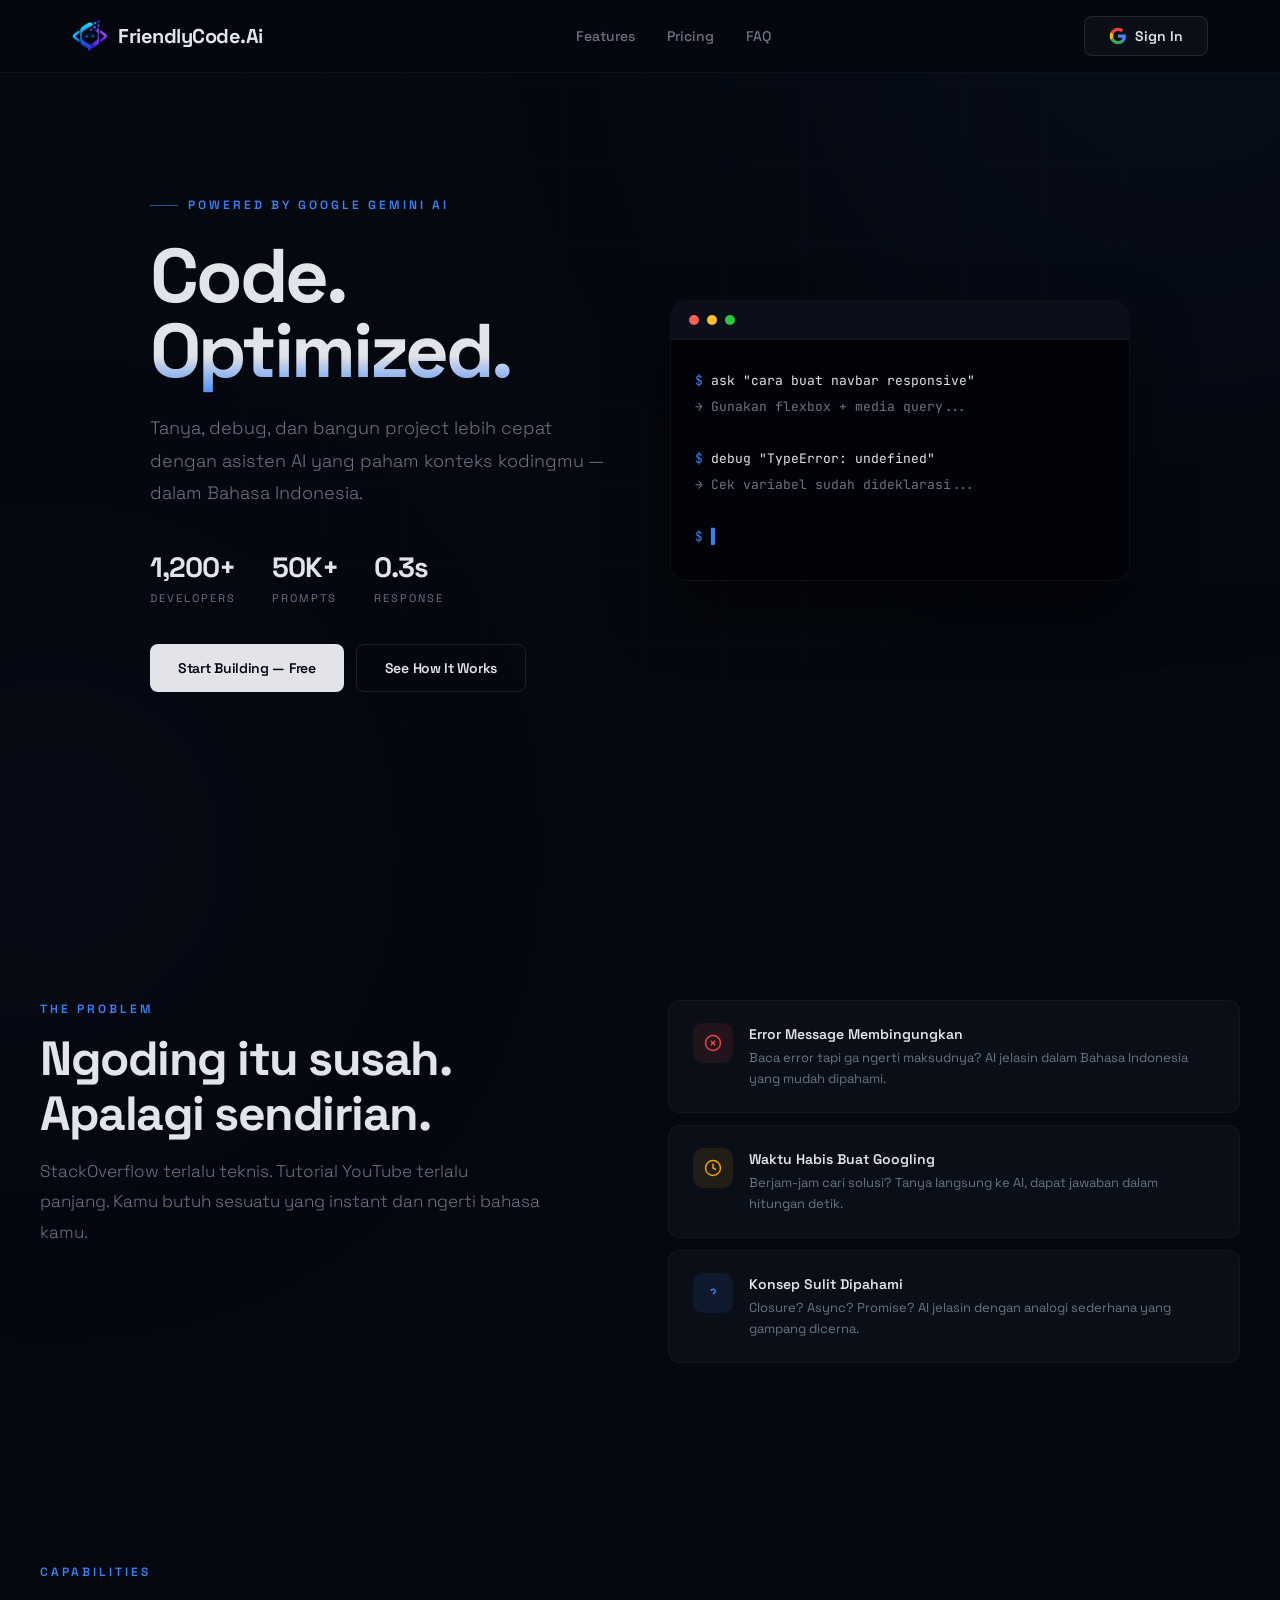
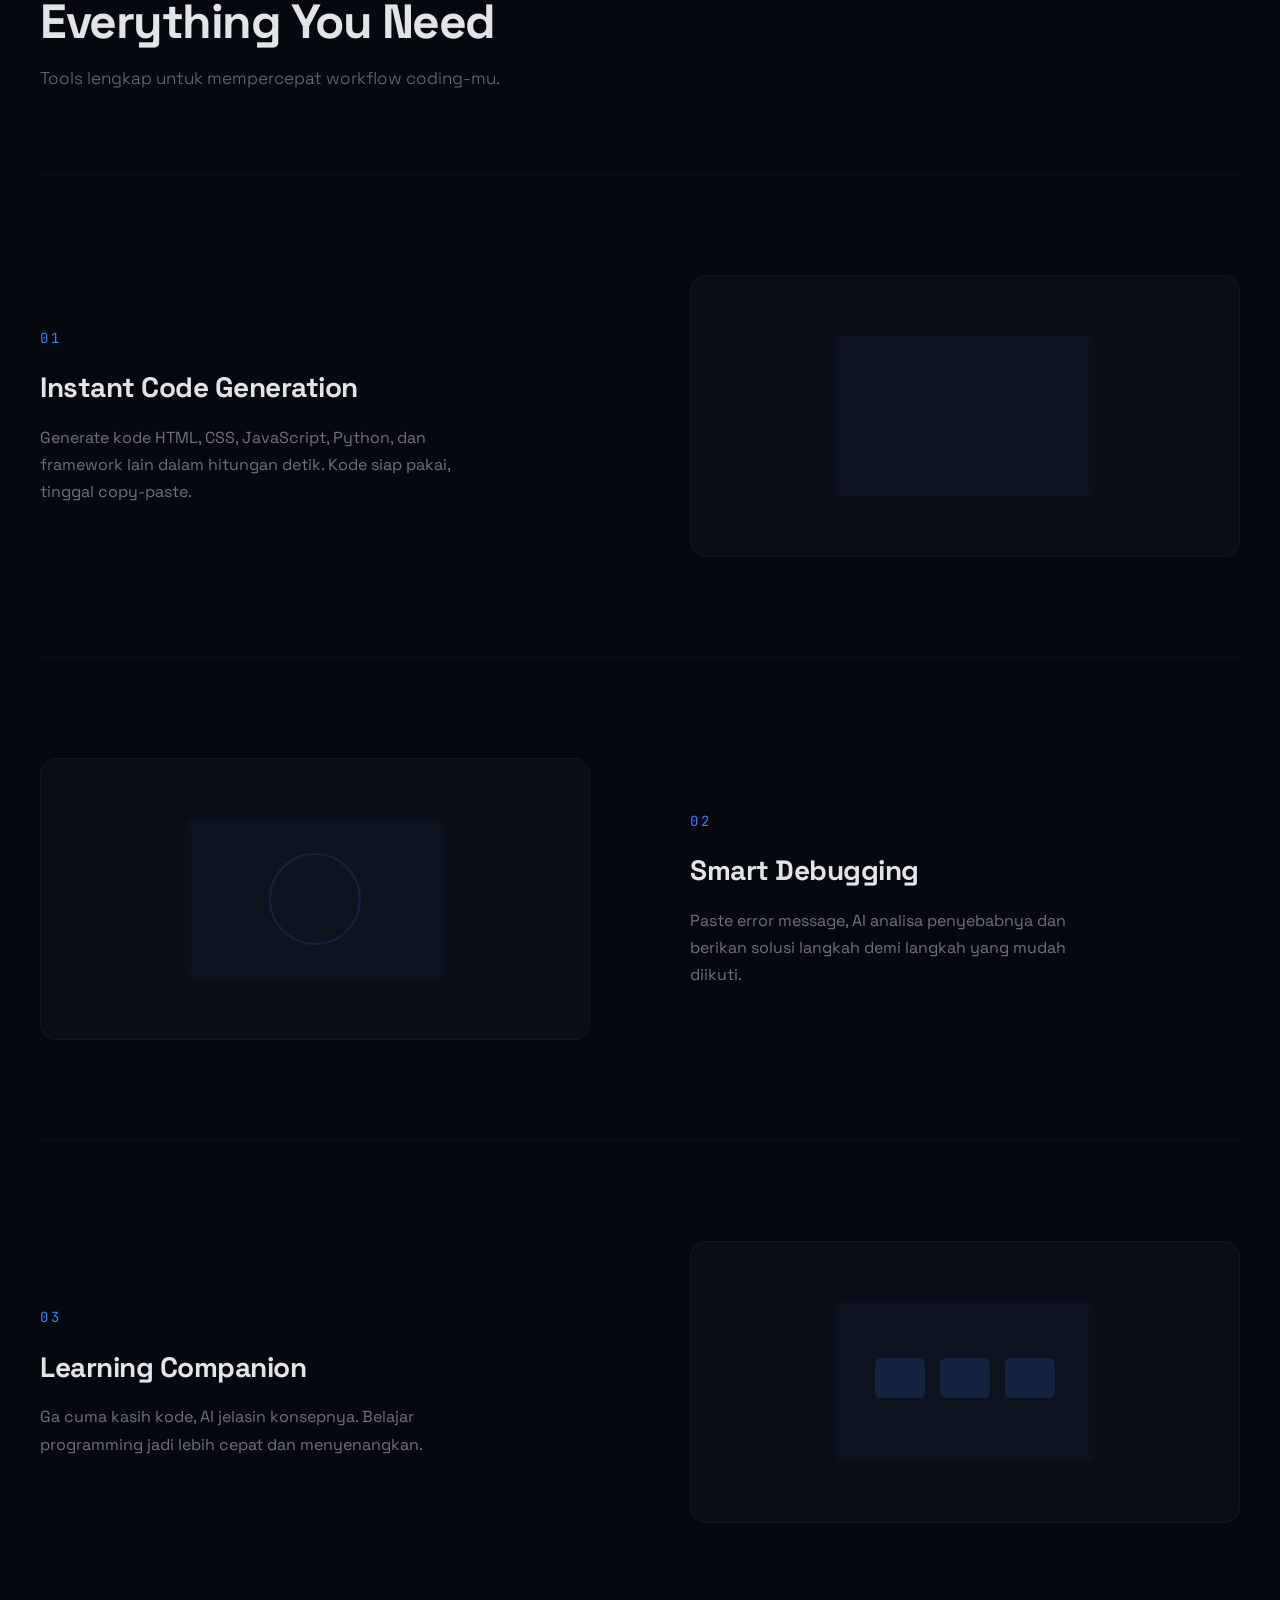
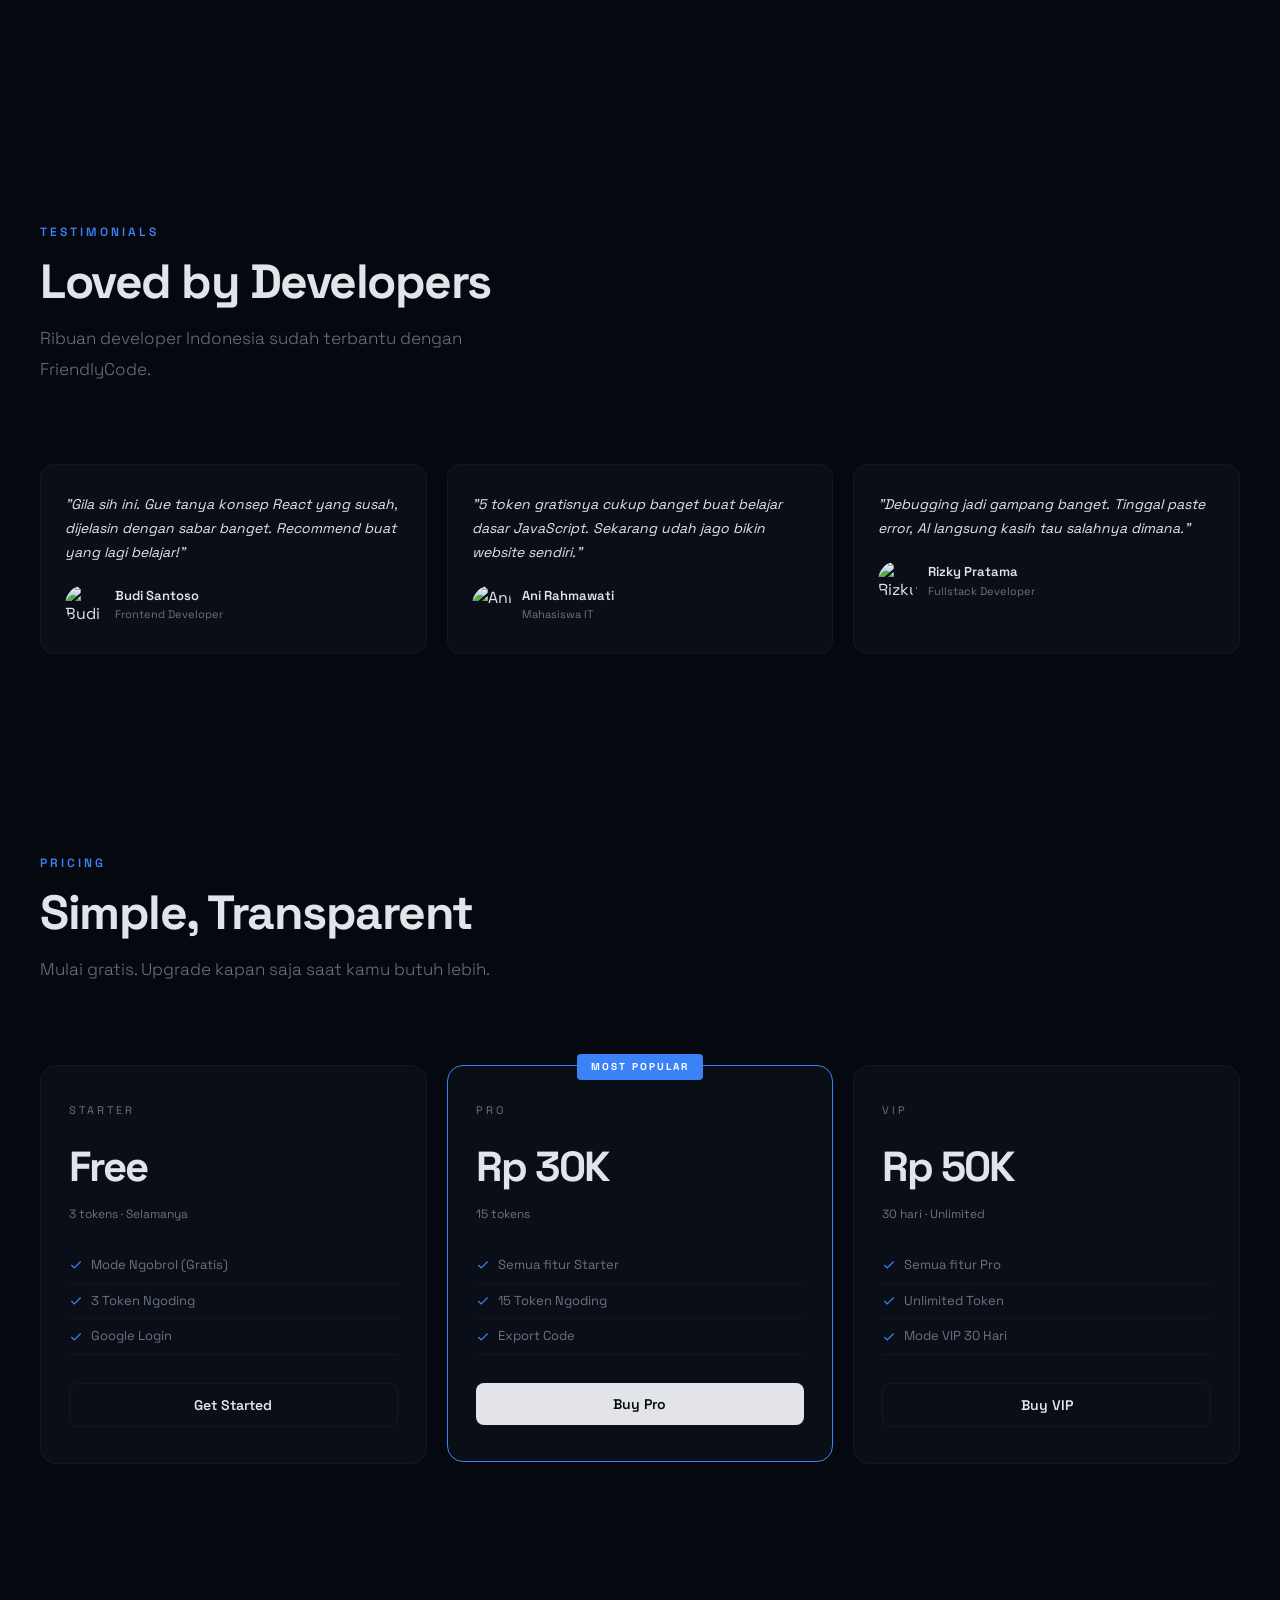
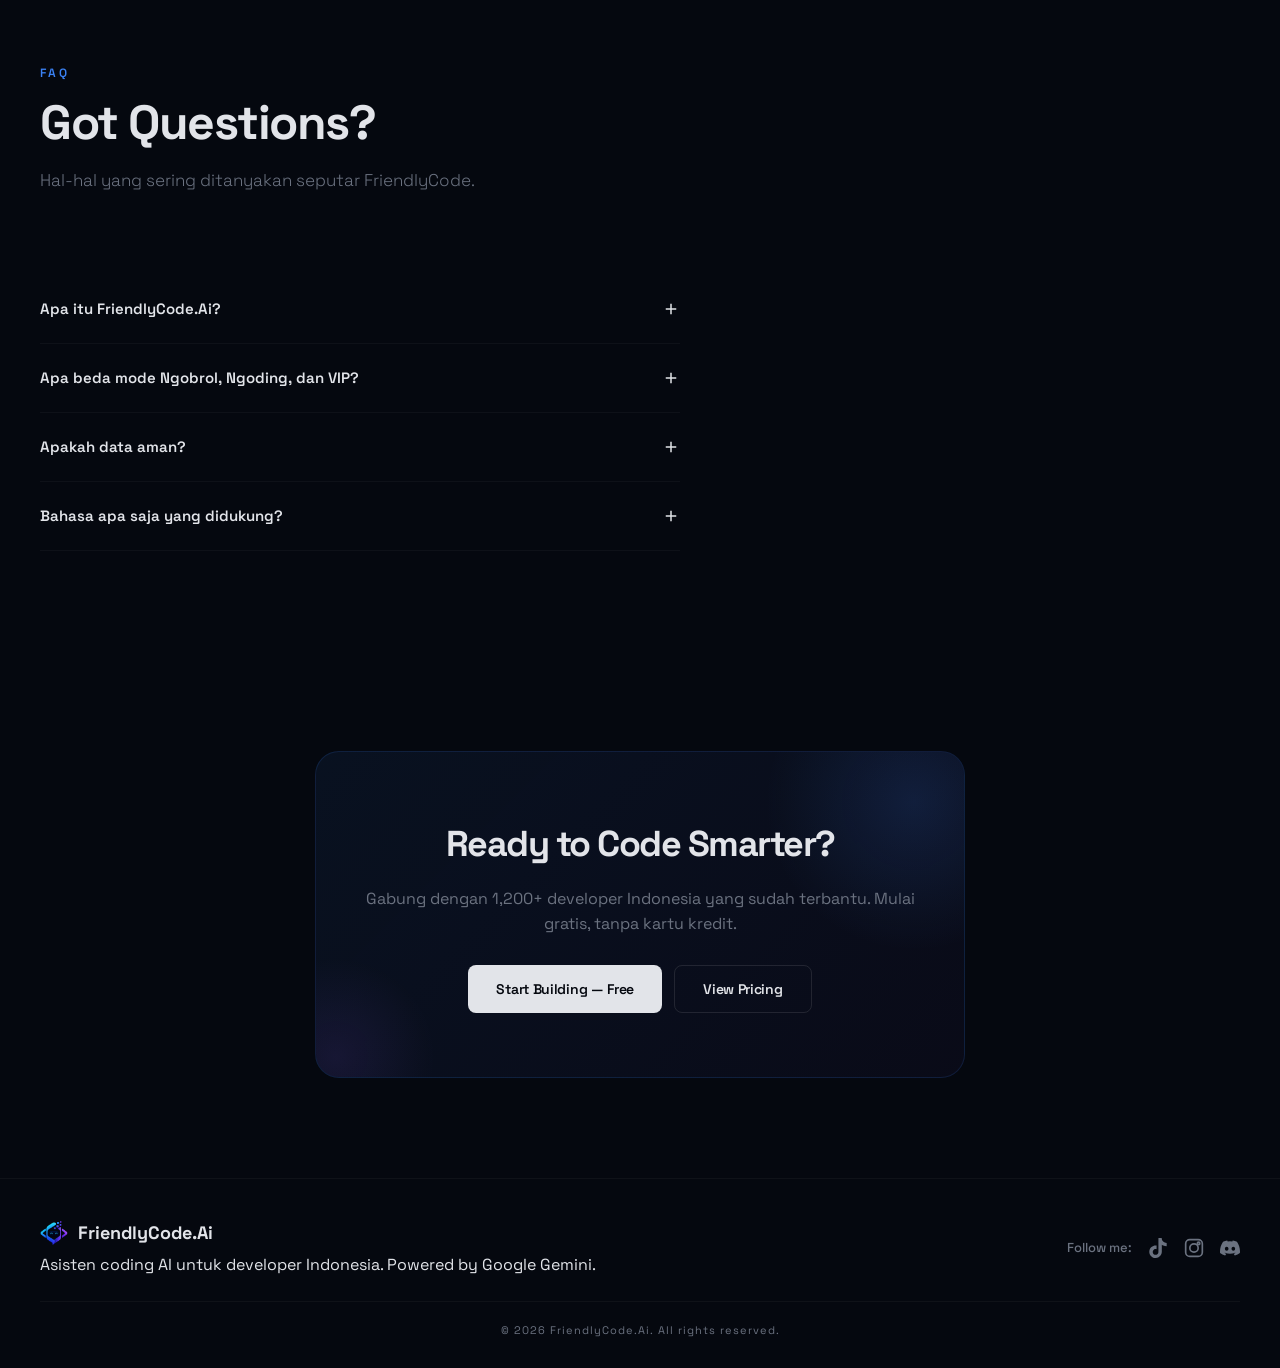
==== commit 66b6e397: "Update index.html" ====
--- a/index.html
+++ b/index.html
@@ -58,7 +58,7 @@
                     <path d="M5.84 14.09c-.22-.66-.35-1.36-.35-2.09s.13-1.43.35-2.09V7.07H2.18C1.43 8.55 1 10.22 1 12s.43 3.45 1.18 4.93l2.85-2.22.81-.62z" fill="#FBBC05"/>
                     <path d="M12 5.38c1.62 0 3.06.56 4.21 1.64l3.15-3.15C17.45 2.09 14.97 1 12 1 7.7 1 3.99 3.47 2.18 7.07l3.66 2.84c.87-2.6 3.3-4.53 6.16-4.53z" fill="#EA4335"/>
                 </svg>
-                Sign In
+                <span class="nav-cta-text">Sign In</span>
             </button>
         </div>
     </nav>
@@ -246,7 +246,7 @@
             <div class="cta-card">
                 <h2>Ready to Code Smarter?</h2>
                 <p>Gabung dengan 1,200+ developer Indonesia yang sudah terbantu. Mulai gratis, tanpa kartu kredit.</p>
-                <div style="display:flex;gap:12px;justify-content:center;">
+                <div class="cta-buttons">
                     <button class="btn btn-primary" onclick="googleSignIn()">Start Building — Free</button>
                     <button class="btn btn-outline" onclick="document.getElementById('pricing').scrollIntoView({behavior:'smooth'})">View Pricing</button>
                 </div>
--- a/style.css
+++ b/style.css
@@ -43,116 +43,52 @@
     backdrop-filter: blur(20px);
     border-bottom: 1px solid var(--border);
 }
-.navbar.scrolled {
-    background: rgba(5, 8, 15, 0.98);
-    padding: 10px 0;
-}
-.nav-container {
-    max-width: 1200px; margin: 0 auto; padding: 0 32px;
-    display: flex; align-items: center; justify-content: space-between;
-}
-.nav-logo {
-    display: flex; align-items: center; gap: 10px;
-    font-weight: 700; font-size: 20px; letter-spacing: -0.5px;
-    color: var(--text); text-decoration: none;
-}
-.logo-img {
-    width: 36px; height: 36px; border-radius: 0;
-    object-fit: cover; flex-shrink: 0;
-}
+.navbar.scrolled { background: rgba(5, 8, 15, 0.98); padding: 10px 0; }
+.nav-container { max-width: 1200px; margin: 0 auto; padding: 0 32px; display: flex; align-items: center; justify-content: space-between; }
+.nav-logo { display: flex; align-items: center; gap: 10px; font-weight: 700; font-size: 20px; letter-spacing: -0.5px; color: var(--text); text-decoration: none; }
+.logo-img { width: 36px; height: 36px; border-radius: 0; object-fit: cover; flex-shrink: 0; }
 .nav-links { display: flex; gap: 32px; align-items: center; }
-.nav-links a {
-    color: var(--muted); text-decoration: none;
-    font-size: 14px; font-weight: 500; transition: color 0.2s;
-}
+.nav-links a { color: var(--muted); text-decoration: none; font-size: 14px; font-weight: 500; transition: color 0.2s; }
 .nav-links a:hover { color: var(--text); }
 .nav-cta {
-    padding: 10px 24px;
-    background: #0A0E17;
-    color: #E2E4E9;
-    border: 1px solid rgba(255,255,255,0.1);
-    border-radius: 8px;
-    font-weight: 600; font-size: 14px; cursor: pointer;
-    transition: all 0.3s;
-    font-family: 'Space Grotesk', sans-serif;
-    display: flex; align-items: center; gap: 8px;
-}
-.nav-cta:hover {
-    background: #1a1f2e;
-    border-color: rgba(255,255,255,0.2);
-    transform: translateY(-2px);
-}
+    padding: 10px 24px; background: #0A0E17; color: #E2E4E9;
+    border: 1px solid rgba(255,255,255,0.1); border-radius: 8px;
+    font-weight: 600; font-size: 14px; cursor: pointer; transition: all 0.3s;
+    font-family: 'Space Grotesk', sans-serif; display: flex; align-items: center; gap: 8px;
+}
+.nav-cta:hover { background: #1a1f2e; border-color: rgba(255,255,255,0.2); transform: translateY(-2px); }
 .google-g { width: 18px; height: 18px; flex-shrink: 0; }
 @media (max-width: 768px) { .nav-links { display: none; } }
 
 /* ========== SECTIONS ========== */
 section { position: relative; z-index: 1; padding: 100px 32px; }
 .container { max-width: 1200px; margin: 0 auto; }
-.section-label {
-    color: var(--accent); font-size: 12px; font-weight: 600;
-    letter-spacing: 3px; text-transform: uppercase; margin-bottom: 12px;
-}
-.section-title {
-    font-size: clamp(32px, 4vw, 48px); font-weight: 700;
-    letter-spacing: -1.5px; line-height: 1.15; margin-bottom: 14px;
-}
-.section-desc {
-    color: var(--muted); font-size: 17px; line-height: 1.8;
-    font-weight: 300; max-width: 500px; margin-bottom: 80px;
-}
+.section-label { color: var(--accent); font-size: 12px; font-weight: 600; letter-spacing: 3px; text-transform: uppercase; margin-bottom: 12px; }
+.section-title { font-size: clamp(32px, 4vw, 48px); font-weight: 700; letter-spacing: -1.5px; line-height: 1.15; margin-bottom: 14px; }
+.section-desc { color: var(--muted); font-size: 17px; line-height: 1.8; font-weight: 300; max-width: 500px; margin-bottom: 80px; }
 
 /* ========== HERO ========== */
 .hero { min-height: 100vh; display: flex; align-items: center; padding-top: 80px; }
 .hero-grid { display: grid; grid-template-columns: 1fr 1fr; gap: 60px; align-items: center; }
-.hero-text .eyebrow {
-    display: inline-flex; align-items: center; gap: 10px;
-    color: var(--accent); font-size: 12px; font-weight: 600;
-    letter-spacing: 3px; text-transform: uppercase; margin-bottom: 24px;
-}
+.hero-text .eyebrow { display: inline-flex; align-items: center; gap: 10px; color: var(--accent); font-size: 12px; font-weight: 600; letter-spacing: 3px; text-transform: uppercase; margin-bottom: 24px; }
 .eyebrow::before { content: ''; width: 28px; height: 1px; background: var(--accent); opacity: 0.6; }
-.hero-text h1 {
-    font-size: clamp(44px, 7vw, 76px); font-weight: 700;
-    line-height: 0.98; letter-spacing: -3px; margin-bottom: 24px;
-}
-.hero-text h1 span {
-    background: linear-gradient(180deg, var(--text) 55%, var(--accent) 100%);
-    -webkit-background-clip: text; -webkit-text-fill-color: transparent;
-    background-clip: text;
-}
-.hero-desc {
-    font-size: 18px; color: var(--muted); line-height: 1.8;
-    margin-bottom: 36px; max-width: 460px; font-weight: 300;
-}
+.hero-text h1 { font-size: clamp(44px, 7vw, 76px); font-weight: 700; line-height: 0.98; letter-spacing: -3px; margin-bottom: 24px; }
+.hero-text h1 span { background: linear-gradient(180deg, var(--text) 55%, var(--accent) 100%); -webkit-background-clip: text; -webkit-text-fill-color: transparent; background-clip: text; }
+.hero-desc { font-size: 18px; color: var(--muted); line-height: 1.8; margin-bottom: 36px; max-width: 460px; font-weight: 300; }
 .hero-stats { display: flex; gap: 36px; margin-bottom: 36px; }
 .hero-stat .val { font-size: 28px; font-weight: 700; letter-spacing: -1px; }
 .hero-stat .lbl { font-size: 11px; color: var(--muted); letter-spacing: 2px; text-transform: uppercase; }
 .hero-buttons { display: flex; gap: 12px; }
-.btn {
-    padding: 14px 28px; border-radius: 8px; font-weight: 600;
-    font-size: 14px; cursor: pointer; transition: all 0.3s; border: none;
-    font-family: 'Space Grotesk', sans-serif; letter-spacing: -0.3px;
-    display: inline-flex; align-items: center; gap: 8px;
-}
+.btn { padding: 14px 28px; border-radius: 8px; font-weight: 600; font-size: 14px; cursor: pointer; transition: all 0.3s; border: none; font-family: 'Space Grotesk', sans-serif; letter-spacing: -0.3px; display: inline-flex; align-items: center; gap: 8px; }
 .btn-primary { background: var(--text); color: var(--bg); }
 .btn-primary:hover { transform: translateY(-2px); box-shadow: 0 15px 35px rgba(255,255,255,0.08); }
 .btn-outline { background: transparent; color: var(--text); border: 1px solid rgba(255,255,255,0.1); }
 .btn-outline:hover { background: rgba(255,255,255,0.03); border-color: rgba(255,255,255,0.2); }
-.terminal {
-    background: #010308; border: 1px solid rgba(255,255,255,0.05);
-    border-radius: 16px; overflow: hidden;
-    box-shadow: 0 30px 60px rgba(0,0,0,0.5);
-}
-.terminal-header {
-    background: #0A0F1A; padding: 14px 18px;
-    display: flex; align-items: center; gap: 8px;
-    border-bottom: 1px solid rgba(255,255,255,0.03);
-}
+.terminal { background: #010308; border: 1px solid rgba(255,255,255,0.05); border-radius: 16px; overflow: hidden; box-shadow: 0 30px 60px rgba(0,0,0,0.5); }
+.terminal-header { background: #0A0F1A; padding: 14px 18px; display: flex; align-items: center; gap: 8px; border-bottom: 1px solid rgba(255,255,255,0.03); }
 .term-dot { width: 10px; height: 10px; border-radius: 50%; }
 .term-dot.r { background: #FF5F57; } .term-dot.y { background: #FEBC2E; } .term-dot.g { background: #28C840; }
-.terminal-body {
-    padding: 28px 24px; font-family: 'JetBrains Mono', monospace;
-    font-size: 13px; line-height: 2; color: var(--muted); min-height: 240px;
-}
+.terminal-body { padding: 28px 24px; font-family: 'JetBrains Mono', monospace; font-size: 13px; line-height: 2; color: var(--muted); min-height: 240px; }
 .terminal-body .prompt { color: var(--accent); }
 .terminal-body .cmd { color: var(--text); }
 .terminal-body .output { color: var(--muted); }
@@ -163,32 +99,18 @@
 /* ========== PROBLEM ========== */
 .problem-grid { display: grid; grid-template-columns: 1fr 1fr; gap: 56px; align-items: start; }
 .problem-cards { display: flex; flex-direction: column; gap: 12px; }
-.problem-card {
-    background: var(--surface); border: 1px solid var(--border);
-    border-radius: 12px; padding: 22px 24px; transition: all 0.3s;
-    display: flex; align-items: flex-start; gap: 16px;
-}
+.problem-card { background: var(--surface); border: 1px solid var(--border); border-radius: 12px; padding: 22px 24px; transition: all 0.3s; display: flex; align-items: flex-start; gap: 16px; }
 .problem-card:hover { border-color: rgba(255,255,255,0.1); }
-.problem-icon {
-    width: 40px; height: 40px; border-radius: 10px; flex-shrink: 0;
-    display: flex; align-items: center; justify-content: center;
-}
+.problem-icon { width: 40px; height: 40px; border-radius: 10px; flex-shrink: 0; display: flex; align-items: center; justify-content: center; }
 .problem-card h4 { font-size: 14px; font-weight: 600; margin-bottom: 3px; }
 .problem-card p { color: var(--muted); font-size: 13px; line-height: 1.6; }
 @media (max-width: 900px) { .problem-grid { grid-template-columns: 1fr; gap: 40px; } }
 
-/* ========== FEATURES - ALTERNATING ========== */
-.feature-row {
-    display: grid; grid-template-columns: 1fr 1fr; gap: 100px;
-    align-items: center; padding: 100px 0;
-    border-top: 1px solid var(--border);
-}
+/* ========== FEATURES - SCROLL ANIMATION ========== */
+.feature-row { display: grid; grid-template-columns: 1fr 1fr; gap: 100px; align-items: center; padding: 100px 0; border-top: 1px solid var(--border); }
 .feature-row.reverse .feature-text { order: 2; }
 .feature-row.reverse .feature-visual { order: 1; }
-.feature-num {
-    font-family: 'JetBrains Mono', monospace; font-size: 14px;
-    color: var(--accent); letter-spacing: 3px; margin-bottom: 16px;
-}
+.feature-num { font-family: 'JetBrains Mono', monospace; font-size: 14px; color: var(--accent); letter-spacing: 3px; margin-bottom: 16px; }
 .feature-text h3 { font-size: 28px; font-weight: 700; letter-spacing: -0.5px; margin-bottom: 14px; }
 .feature-text p { color: var(--muted); font-size: 16px; line-height: 1.7; max-width: 420px; }
 
@@ -197,111 +119,22 @@
     background: var(--surface); border: 1px solid var(--border);
     border-radius: 16px; padding: 60px; display: flex;
     align-items: center; justify-content: center; min-height: 280px;
-    transition: all 0.5s ease; cursor: default;
-    position: relative; overflow: hidden;
-}
-
-/* Glow effect on hover */
-.feature-visual::after {
-    content: ''; position: absolute; inset: 0;
-    opacity: 0; transition: opacity 0.5s ease;
-    pointer-events: none; z-index: 0;
-}
-
-/* Feature 1 - Code Generation (Hijau) */
-.feat-anim-1:hover {
-    border-color: rgba(16, 185, 129, 0.3);
-    box-shadow: 0 0 60px rgba(16, 185, 129, 0.1), inset 0 0 60px rgba(16, 185, 129, 0.03);
-    animation: glowGreen 2s ease-in-out infinite;
-}
-.feat-anim-1::after {
-    background: radial-gradient(circle at center, rgba(16, 185, 129, 0.08), transparent 70%);
-}
-.feat-anim-1:hover::after { opacity: 1; }
-
-.code-line {
-    transition: width 0.6s ease, opacity 0.3s ease;
-    overflow: hidden; position: relative; z-index: 1;
-}
-.feat-anim-1 .code-line { width: 0; opacity: 0.4; }
-.feat-anim-1:hover .code-line-1 { width: 180px; opacity: 1; }
-.feat-anim-1:hover .code-line-2 { width: 130px; opacity: 1; transition-delay: 0.2s; }
-.feat-anim-1:hover .code-line-3 { width: 160px; opacity: 1; transition-delay: 0.4s; }
-
-/* Warna-warni code lines */
-.feat-anim-1 .code-line-1 { fill: #10B981 !important; }
-.feat-anim-1 .code-line-2 { fill: #3B82F6 !important; }
-.feat-anim-1 .code-line-3 { fill: #F59E0B !important; }
-
-@keyframes glowGreen {
-    0%, 100% { box-shadow: 0 0 40px rgba(16, 185, 129, 0.1), inset 0 0 40px rgba(16, 185, 129, 0.02); }
-    50% { box-shadow: 0 0 80px rgba(16, 185, 129, 0.2), inset 0 0 80px rgba(16, 185, 129, 0.05); }
-}
-
-/* Feature 2 - Smart Debugging (Biru) */
-.feat-anim-2:hover {
-    border-color: rgba(59, 130, 246, 0.3);
-    box-shadow: 0 0 60px rgba(59, 130, 246, 0.1), inset 0 0 60px rgba(59, 130, 246, 0.03);
-    animation: glowBlue 2s ease-in-out infinite;
-}
-.feat-anim-2::after {
-    background: radial-gradient(circle at center, rgba(59, 130, 246, 0.08), transparent 70%);
-}
-.feat-anim-2:hover::after { opacity: 1; }
-
-.check-path {
-    stroke-dasharray: 80; stroke-dashoffset: 80;
-    transition: stroke-dashoffset 1s ease, stroke 0.3s ease;
-    stroke: #3B82F6; position: relative; z-index: 1;
-}
-.feat-anim-2:hover .check-path {
-    stroke-dashoffset: 0;
-    stroke: #10B981;
-    filter: drop-shadow(0 0 8px rgba(16, 185, 129, 0.5));
-}
-
-@keyframes glowBlue {
-    0%, 100% { box-shadow: 0 0 40px rgba(59, 130, 246, 0.1), inset 0 0 40px rgba(59, 130, 246, 0.02); }
-    50% { box-shadow: 0 0 80px rgba(59, 130, 246, 0.2), inset 0 0 80px rgba(59, 130, 246, 0.05); }
-}
-
-/* Feature 3 - Learning Companion (Ungu) */
-.feat-anim-3:hover {
-    border-color: rgba(139, 92, 246, 0.3);
-    box-shadow: 0 0 60px rgba(139, 92, 246, 0.1), inset 0 0 60px rgba(139, 92, 246, 0.03);
-    animation: glowPurple 2s ease-in-out infinite;
-}
-.feat-anim-3::after {
-    background: radial-gradient(circle at center, rgba(139, 92, 246, 0.08), transparent 70%);
-}
-.feat-anim-3:hover::after { opacity: 1; }
-
-.layer {
-    transition: transform 0.4s ease, opacity 0.4s ease, fill 0.3s ease;
-    position: relative; z-index: 1;
-}
-.feat-anim-3:hover .layer-1 {
-    transform: translateY(-12px); opacity: 1;
-    fill: #8B5CF6 !important;
-}
-.feat-anim-3:hover .layer-2 {
-    transform: translateY(-6px); opacity: 0.8;
-    fill: #3B82F6 !important;
-}
-.feat-anim-3:hover .layer-3 {
-    transform: translateY(0); opacity: 0.6;
-    fill: #06B6D4 !important;
-}
-.feat-anim-3 .layer-1,
-.feat-anim-3 .layer-2,
-.feat-anim-3 .layer-3 {
-    fill: rgba(59,130,246,0.15);
-}
-
-@keyframes glowPurple {
-    0%, 100% { box-shadow: 0 0 40px rgba(139, 92, 246, 0.1), inset 0 0 40px rgba(139, 92, 246, 0.02); }
-    50% { box-shadow: 0 0 80px rgba(139, 92, 246, 0.2), inset 0 0 80px rgba(139, 92, 246, 0.05); }
-}
+    transition: border-color 0.3s; position: relative; overflow: hidden;
+}
+
+/* Animasi jalan saat box masuk viewport */
+.feature-visual.in-view.feat-anim-1 .code-line-1 { width: 180px; opacity: 1; transition: width 0.6s ease, opacity 0.3s ease; }
+.feature-visual.in-view.feat-anim-1 .code-line-2 { width: 130px; opacity: 1; transition: width 0.6s 0.2s ease, opacity 0.3s 0.2s ease; }
+.feature-visual.in-view.feat-anim-1 .code-line-3 { width: 160px; opacity: 1; transition: width 0.6s 0.4s ease, opacity 0.3s 0.4s ease; }
+.code-line { width: 0; opacity: 0.4; overflow: hidden; }
+
+.feature-visual.in-view.feat-anim-2 .check-path { stroke-dashoffset: 0; stroke: #10B981; transition: stroke-dashoffset 1s ease, stroke 0.3s ease; }
+.check-path { stroke-dasharray: 80; stroke-dashoffset: 80; stroke: #3B82F6; }
+
+.feature-visual.in-view.feat-anim-3 .layer-1 { transform: translateY(-12px); opacity: 1; fill: #8B5CF6 !important; transition: transform 0.4s ease, opacity 0.4s ease, fill 0.3s ease; }
+.feature-visual.in-view.feat-anim-3 .layer-2 { transform: translateY(-6px); opacity: 0.8; fill: #3B82F6 !important; transition: transform 0.4s 0.1s ease, opacity 0.4s 0.1s ease, fill 0.3s 0.1s ease; }
+.feature-visual.in-view.feat-anim-3 .layer-3 { transform: translateY(0); opacity: 0.6; fill: #06B6D4 !important; transition: transform 0.4s 0.2s ease, opacity 0.4s 0.2s ease, fill 0.3s 0.2s ease; }
+.feat-anim-3 .layer-1, .feat-anim-3 .layer-2, .feat-anim-3 .layer-3 { fill: rgba(59,130,246,0.15); }
 
 @media (max-width: 768px) {
     .feature-row { grid-template-columns: 1fr; gap: 40px; padding: 60px 0; }
@@ -312,57 +145,26 @@
 
 /* ========== TESTIMONIAL ========== */
 .testimonial-grid { display: grid; grid-template-columns: repeat(3, 1fr); gap: 20px; }
-.testimonial-card {
-    background: var(--surface); border: 1px solid var(--border);
-    border-radius: 14px; padding: 28px 24px; transition: all 0.3s;
-}
+.testimonial-card { background: var(--surface); border: 1px solid var(--border); border-radius: 14px; padding: 28px 24px; transition: all 0.3s; }
 .testimonial-card:hover { border-color: rgba(255,255,255,0.08); }
-.testimonial-quote {
-    font-size: 14px; color: var(--text); line-height: 1.7;
-    margin-bottom: 20px; font-style: italic;
-}
+.testimonial-quote { font-size: 14px; color: var(--text); line-height: 1.7; margin-bottom: 20px; font-style: italic; }
 .testimonial-author { display: flex; align-items: center; gap: 10px; }
-.testimonial-avatar {
-    width: 40px; height: 40px; border-radius: 50%; flex-shrink: 0;
-    object-fit: cover;
-}
+.testimonial-avatar { width: 40px; height: 40px; border-radius: 50%; flex-shrink: 0; object-fit: cover; }
 .testimonial-name { font-weight: 600; font-size: 13px; }
 .testimonial-role { color: var(--muted); font-size: 11px; }
 @media (max-width: 768px) { .testimonial-grid { grid-template-columns: 1fr; } }
 
-/* ========== PRICING ========== */
+/* ========== PRICING - TANPA GLOW ========== */
 .pricing-grid { display: grid; grid-template-columns: repeat(3, 1fr); gap: 20px; align-items: start; }
-.pricing-card {
-    background: var(--surface); border: 1px solid var(--border);
-    border-radius: 16px; padding: 36px 28px; transition: all 0.3s;
-    position: relative;
-}
-.pricing-card.featured {
-    border-color: var(--accent); box-shadow: 0 0 40px var(--accent-glow);
-}
-.pricing-badge {
-    position: absolute; top: -12px; left: 50%; transform: translateX(-50%);
-    background: var(--accent); color: #fff; font-size: 10px;
-    font-weight: 700; letter-spacing: 2px; padding: 5px 14px;
-    border-radius: 4px; text-transform: uppercase;
-}
-.pricing-name {
-    font-size: 11px; color: var(--muted); letter-spacing: 3px;
-    text-transform: uppercase; margin-bottom: 14px;
-}
+.pricing-card { background: var(--surface); border: 1px solid var(--border); border-radius: 16px; padding: 36px 28px; transition: all 0.3s; position: relative; }
+.pricing-card.featured { border-color: var(--accent); }
+.pricing-badge { position: absolute; top: -12px; left: 50%; transform: translateX(-50%); background: var(--accent); color: #fff; font-size: 10px; font-weight: 700; letter-spacing: 2px; padding: 5px 14px; border-radius: 4px; text-transform: uppercase; }
+.pricing-name { font-size: 11px; color: var(--muted); letter-spacing: 3px; text-transform: uppercase; margin-bottom: 14px; }
 .pricing-price { font-size: 42px; font-weight: 700; letter-spacing: -2px; margin-bottom: 4px; }
 .pricing-desc { color: var(--muted); font-size: 12px; margin-bottom: 24px; }
 .pricing-features { list-style: none; margin-bottom: 28px; }
-.pricing-features li {
-    padding: 7px 0; color: var(--muted); font-size: 13px;
-    border-bottom: 1px solid var(--border);
-    display: flex; align-items: center; gap: 8px;
-}
-.pricing-btn {
-    width: 100%; padding: 12px; border-radius: 8px; font-weight: 600;
-    font-size: 14px; cursor: pointer; transition: all 0.3s; border: none;
-    font-family: 'Space Grotesk', sans-serif;
-}
+.pricing-features li { padding: 7px 0; color: var(--muted); font-size: 13px; border-bottom: 1px solid var(--border); display: flex; align-items: center; gap: 8px; }
+.pricing-btn { width: 100%; padding: 12px; border-radius: 8px; font-weight: 600; font-size: 14px; cursor: pointer; transition: all 0.3s; border: none; font-family: 'Space Grotesk', sans-serif; }
 .pricing-btn.primary { background: var(--text); color: var(--bg); }
 .pricing-btn.primary:hover { transform: translateY(-2px); }
 .pricing-btn.outline { background: transparent; color: var(--text); border: 1px solid var(--border); }
@@ -372,54 +174,76 @@
 /* ========== FAQ ========== */
 .faq-list { max-width: 640px; }
 .faq-item { border-bottom: 1px solid var(--border); cursor: pointer; }
-.faq-question {
-    padding: 22px 0; display: flex; justify-content: space-between;
-    align-items: center; font-weight: 600; font-size: 15px;
-    transition: color 0.2s; gap: 16px;
-}
+.faq-question { padding: 22px 0; display: flex; justify-content: space-between; align-items: center; font-weight: 600; font-size: 15px; transition: color 0.2s; gap: 16px; }
 .faq-question:hover { color: var(--accent); }
 .faq-icon { transition: transform 0.3s; flex-shrink: 0; }
 .faq-item.open .faq-icon { transform: rotate(45deg); }
-.faq-answer {
-    max-height: 0; overflow: hidden; transition: all 0.4s ease;
-    color: var(--muted); font-size: 14px; line-height: 1.8;
-}
+.faq-answer { max-height: 0; overflow: hidden; transition: all 0.4s ease; color: var(--muted); font-size: 14px; line-height: 1.8; }
 .faq-item.open .faq-answer { max-height: 200px; padding-bottom: 22px; }
 
-/* ========== CTA ========== */
+/* ========== CTA - REVAMPED ========== */
 .cta-card {
-    background: linear-gradient(135deg, rgba(59,130,246,0.06), rgba(139,92,246,0.03));
-    border: 1px solid rgba(59,130,246,0.1); border-radius: 20px;
-    padding: 56px 48px; text-align: center; max-width: 600px; margin: 0 auto;
-}
-.cta-card h2 { font-size: 36px; font-weight: 700; letter-spacing: -1.5px; margin-bottom: 12px; }
-.cta-card p { color: var(--muted); font-size: 16px; margin-bottom: 28px; }
+    background: linear-gradient(135deg, rgba(59,130,246,0.08), rgba(139,92,246,0.04));
+    border: 1px solid rgba(59,130,246,0.15);
+    border-radius: 24px;
+    padding: 64px 48px;
+    text-align: center;
+    max-width: 650px;
+    margin: 0 auto;
+    position: relative;
+    overflow: hidden;
+}
+.cta-card::before {
+    content: '';
+    position: absolute;
+    width: 300px;
+    height: 300px;
+    background: radial-gradient(circle, rgba(59,130,246,0.15), transparent 70%);
+    top: -100px;
+    right: -100px;
+    pointer-events: none;
+}
+.cta-card::after {
+    content: '';
+    position: absolute;
+    width: 200px;
+    height: 200px;
+    background: radial-gradient(circle, rgba(139,92,246,0.1), transparent 70%);
+    bottom: -80px;
+    left: -80px;
+    pointer-events: none;
+}
+.cta-card h2 {
+    font-size: 36px;
+    font-weight: 700;
+    letter-spacing: -1.5px;
+    margin-bottom: 12px;
+    position: relative;
+    z-index: 1;
+}
+.cta-card p {
+    color: var(--muted);
+    font-size: 16px;
+    margin-bottom: 28px;
+    position: relative;
+    z-index: 1;
+}
+.cta-card .cta-buttons {
+    display: flex;
+    gap: 12px;
+    justify-content: center;
+    position: relative;
+    z-index: 1;
+}
 
 /* ========== FOOTER ========== */
-.footer {
-    position: relative; z-index: 1; background: var(--bg);
-    border-top: 1px solid var(--border); padding: 40px 32px 28px;
-}
-.footer-content {
-    max-width: 1200px; margin: 0 auto;
-    display: flex; align-items: center; justify-content: space-between;
-    flex-wrap: wrap; gap: 24px;
-}
-.footer-brand {
-    display: flex; align-items: center; gap: 10px;
-    font-weight: 700; font-size: 18px; color: var(--text);
-}
+.footer { position: relative; z-index: 1; background: var(--bg); border-top: 1px solid var(--border); padding: 40px 32px 28px; }
+.footer-content { max-width: 1200px; margin: 0 auto; display: flex; align-items: center; justify-content: space-between; flex-wrap: wrap; gap: 24px; }
+.footer-brand { display: flex; align-items: center; gap: 10px; font-weight: 700; font-size: 18px; color: var(--text); }
 .footer-brand p { color: var(--muted); font-size: 12px; margin-top: 6px; max-width: 300px; line-height: 1.7; }
 .footer-social { display: flex; align-items: center; gap: 16px; }
 .footer-social span { color: var(--muted); font-size: 13px; font-weight: 500; }
 .footer-social a { color: var(--muted); transition: color 0.2s; display: flex; align-items: center; }
 .footer-social a:hover { color: var(--text); }
-.footer-bottom {
-    max-width: 1200px; margin: 24px auto 0; padding-top: 20px;
-    border-top: 1px solid var(--border); text-align: center;
-    color: var(--muted); font-size: 11px; letter-spacing: 1px;
-}
-@media (max-width: 600px) {
-    .footer-content { flex-direction: column; text-align: center; }
-    .footer-brand { flex-direction: column; }
-}
+.footer-bottom { max-width: 1200px; margin: 24px auto 0; padding-top: 20px; border-top: 1px solid var(--border); text-align: center; color: var(--muted); font-size: 11px; letter-spacing: 1px; }
+@media (max-width: 600px) { .footer-content { flex-direction: column; text-align: center; } .footer-brand { flex-direction: column; } }
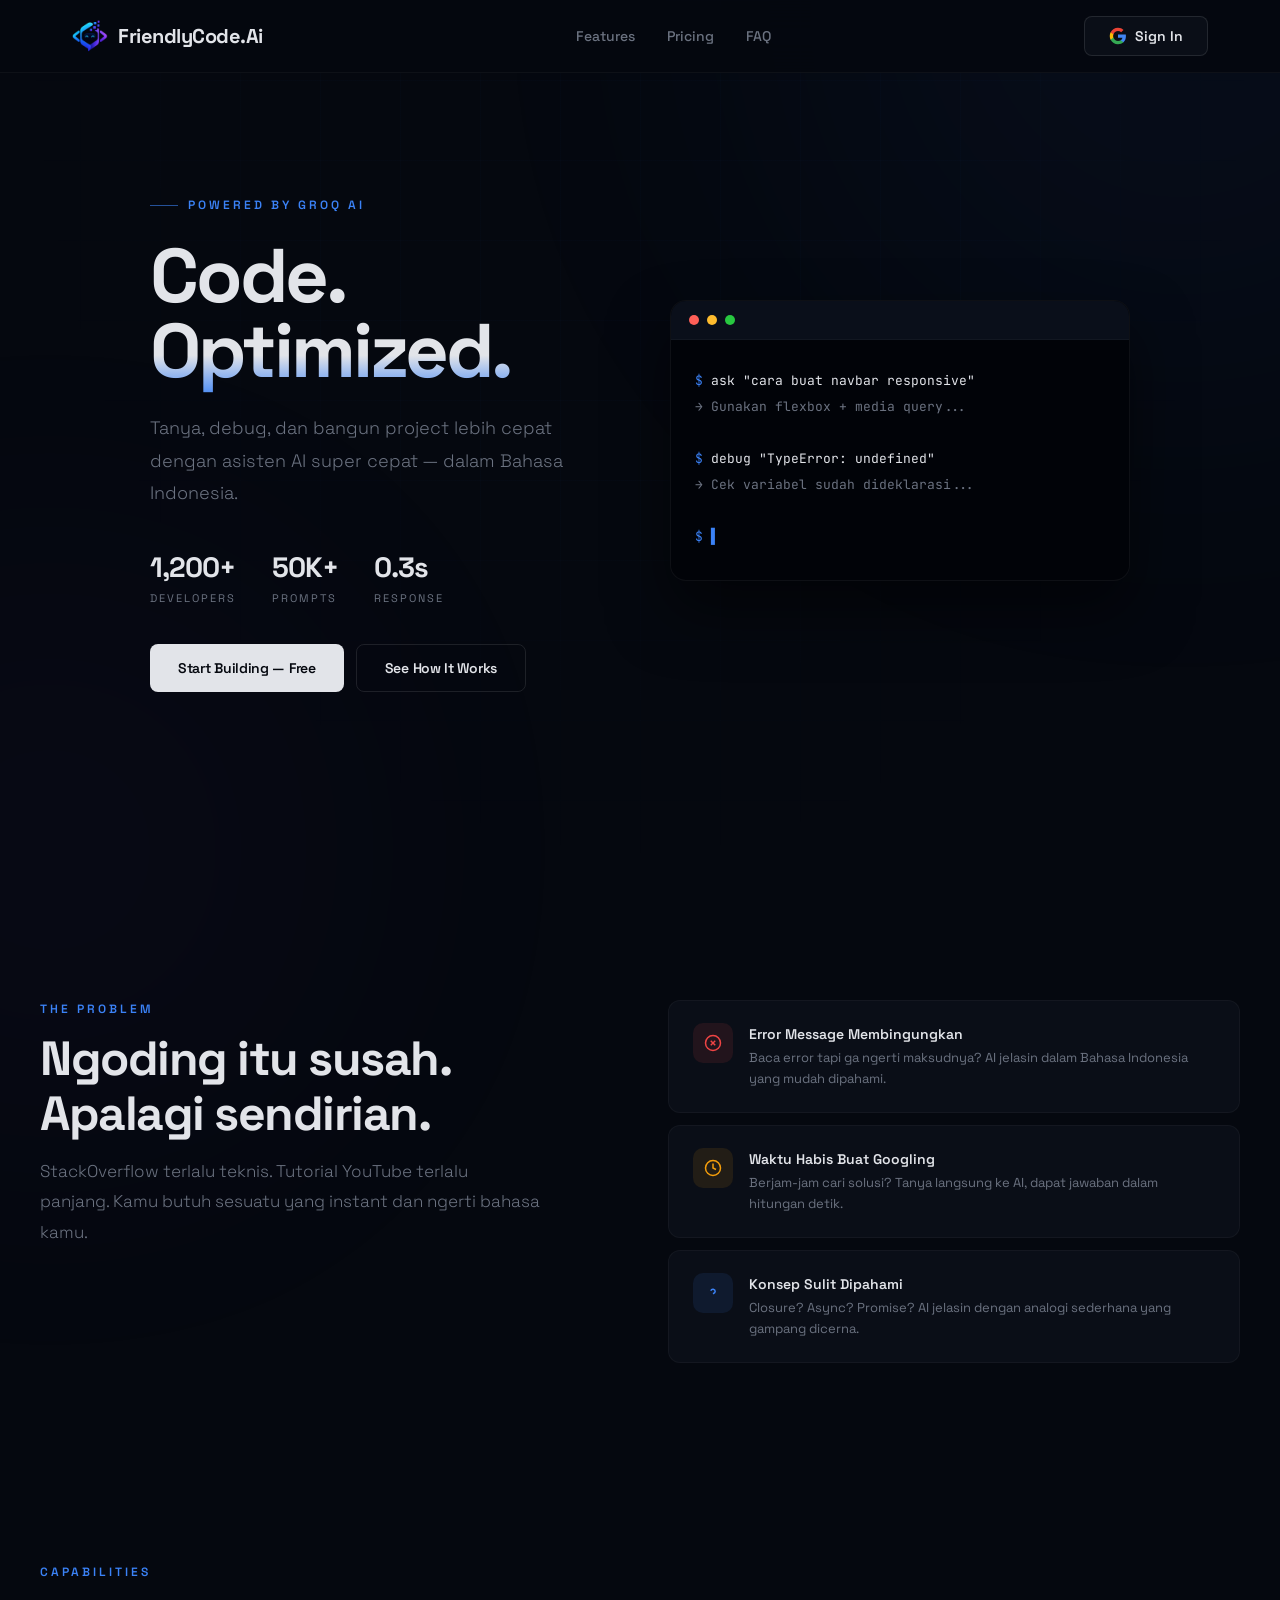
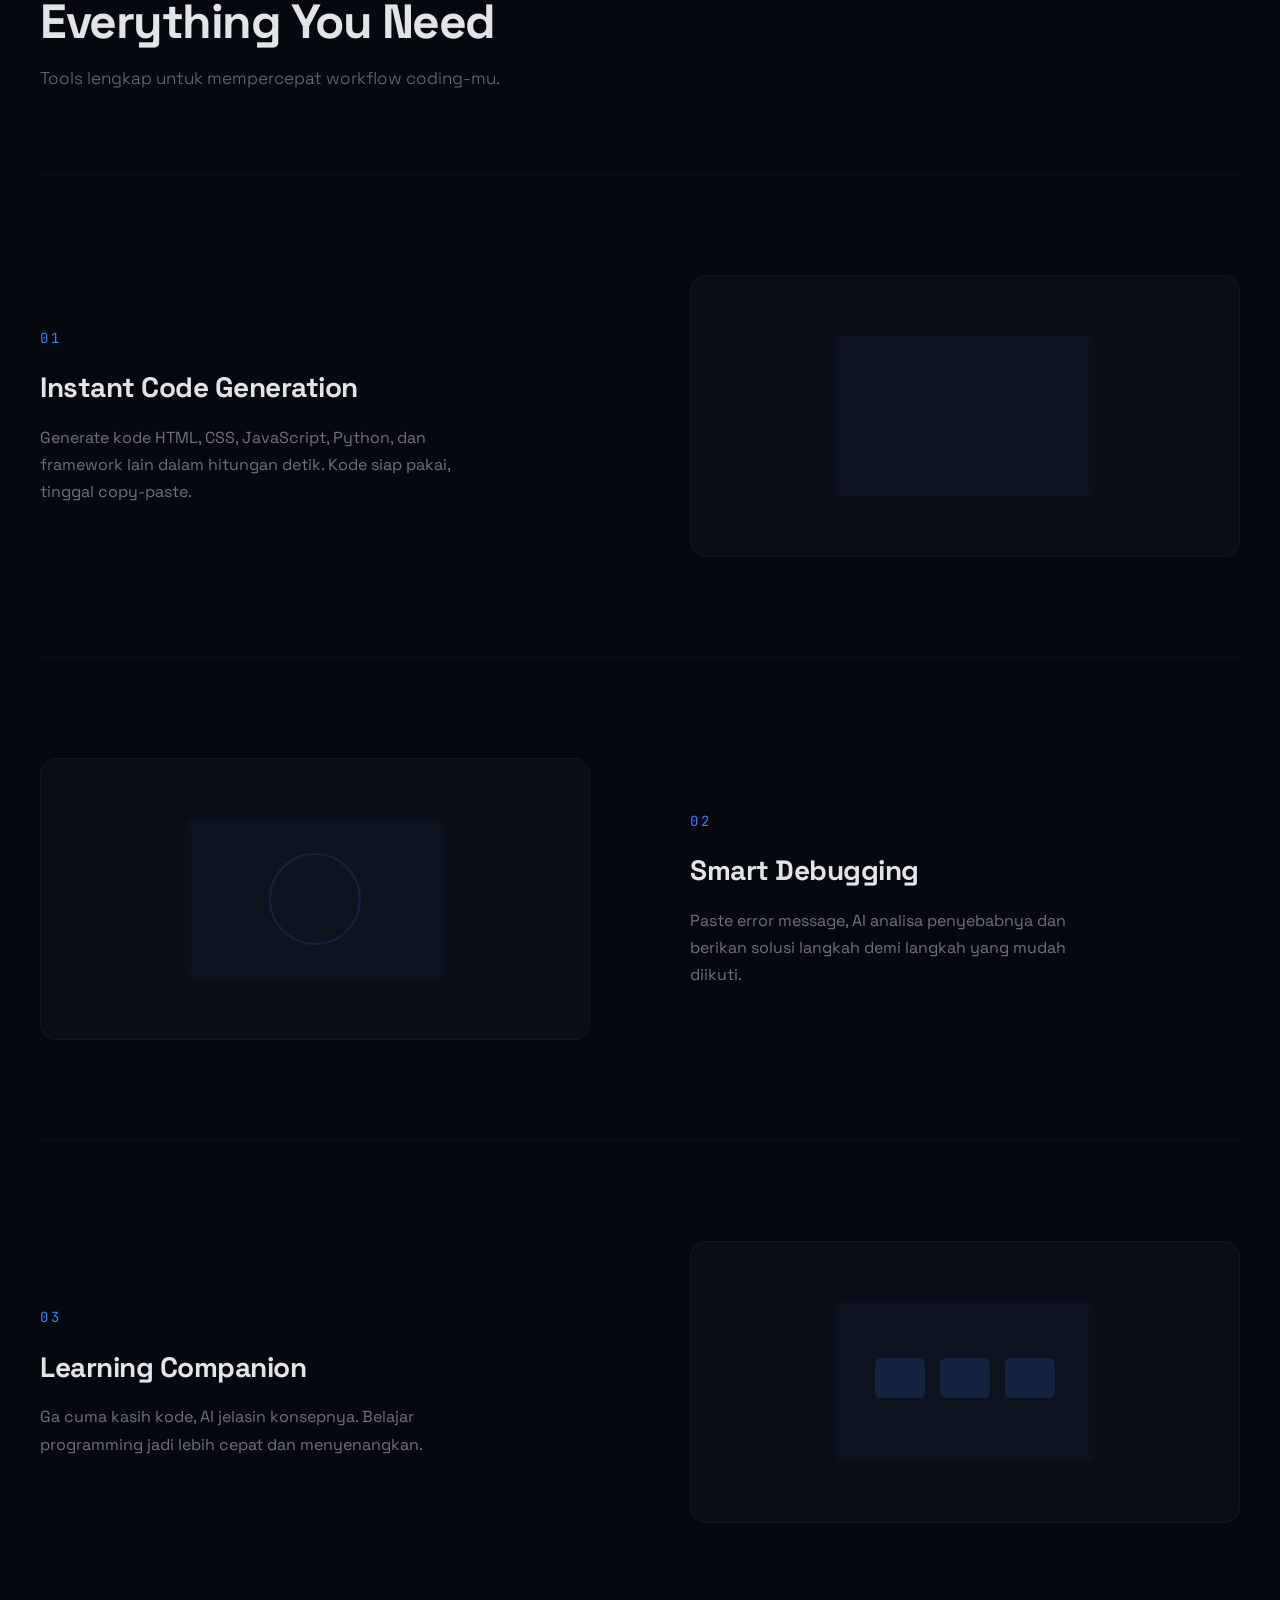
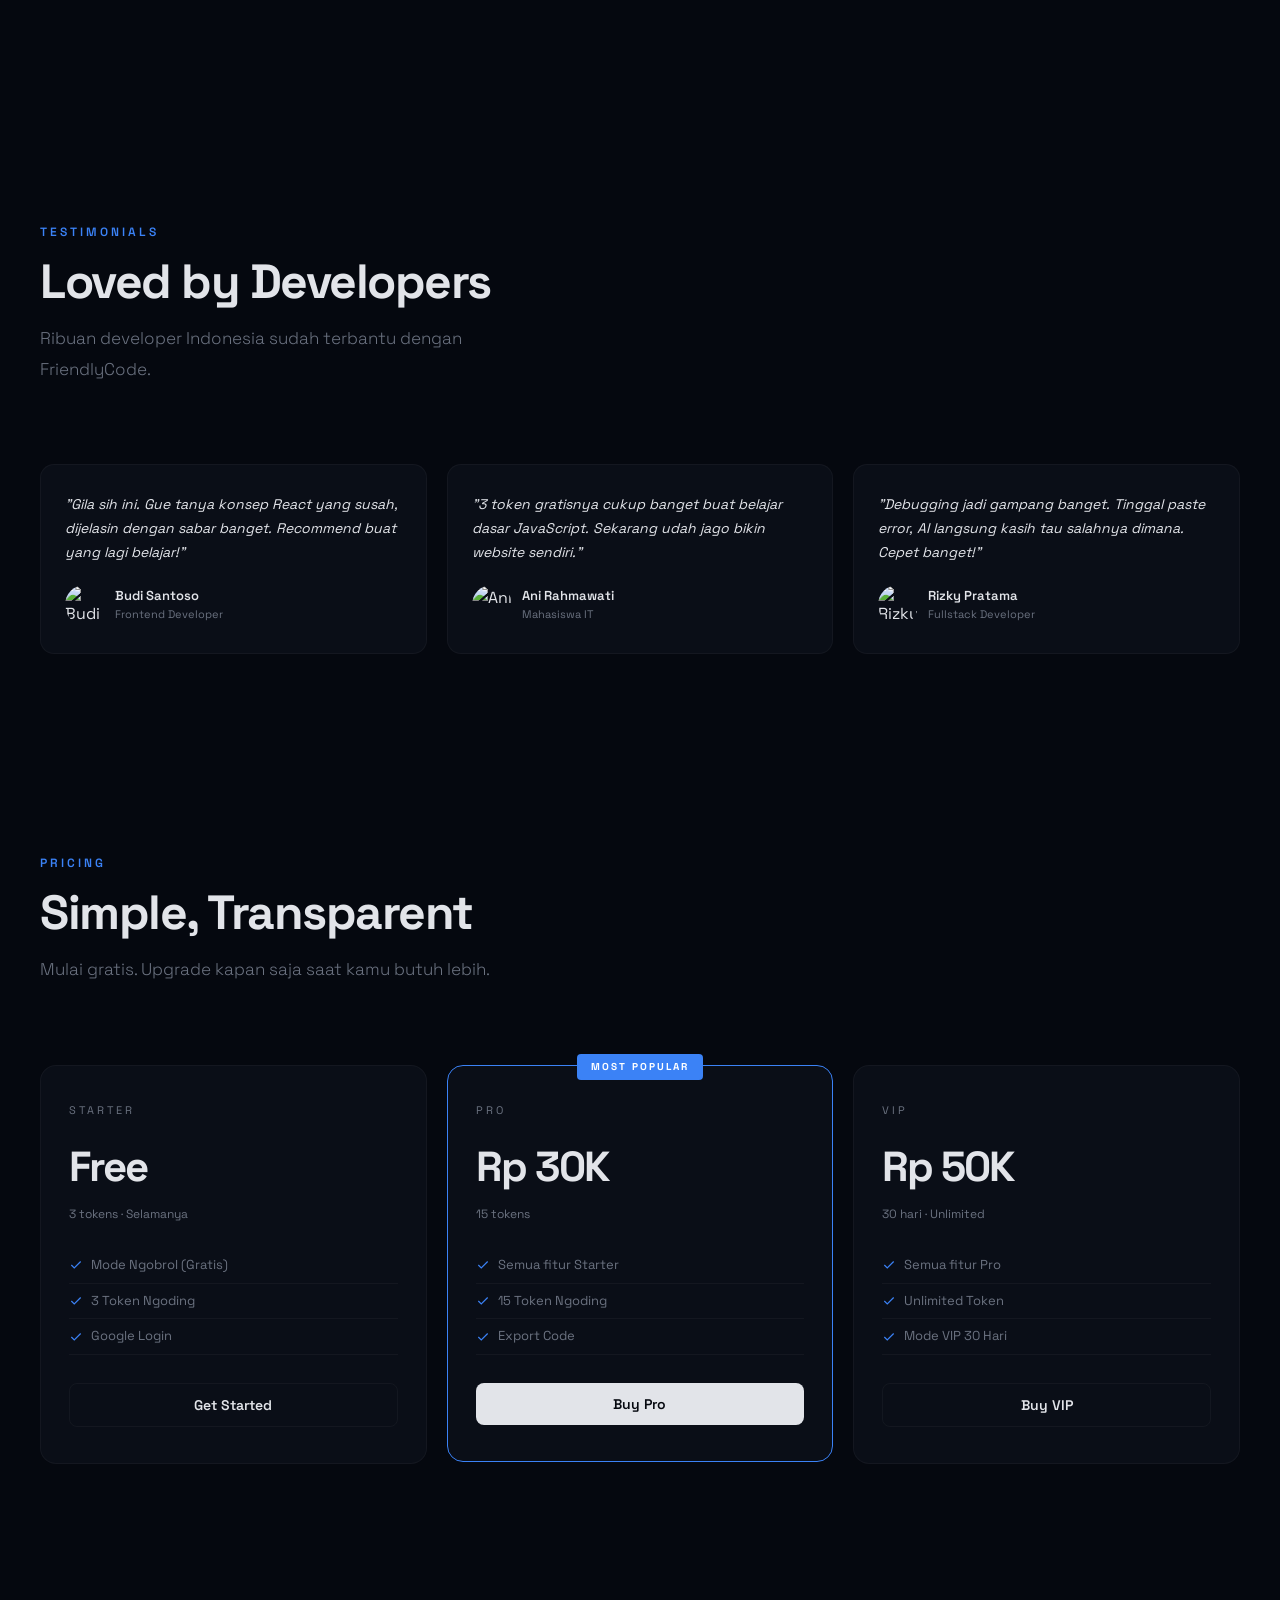
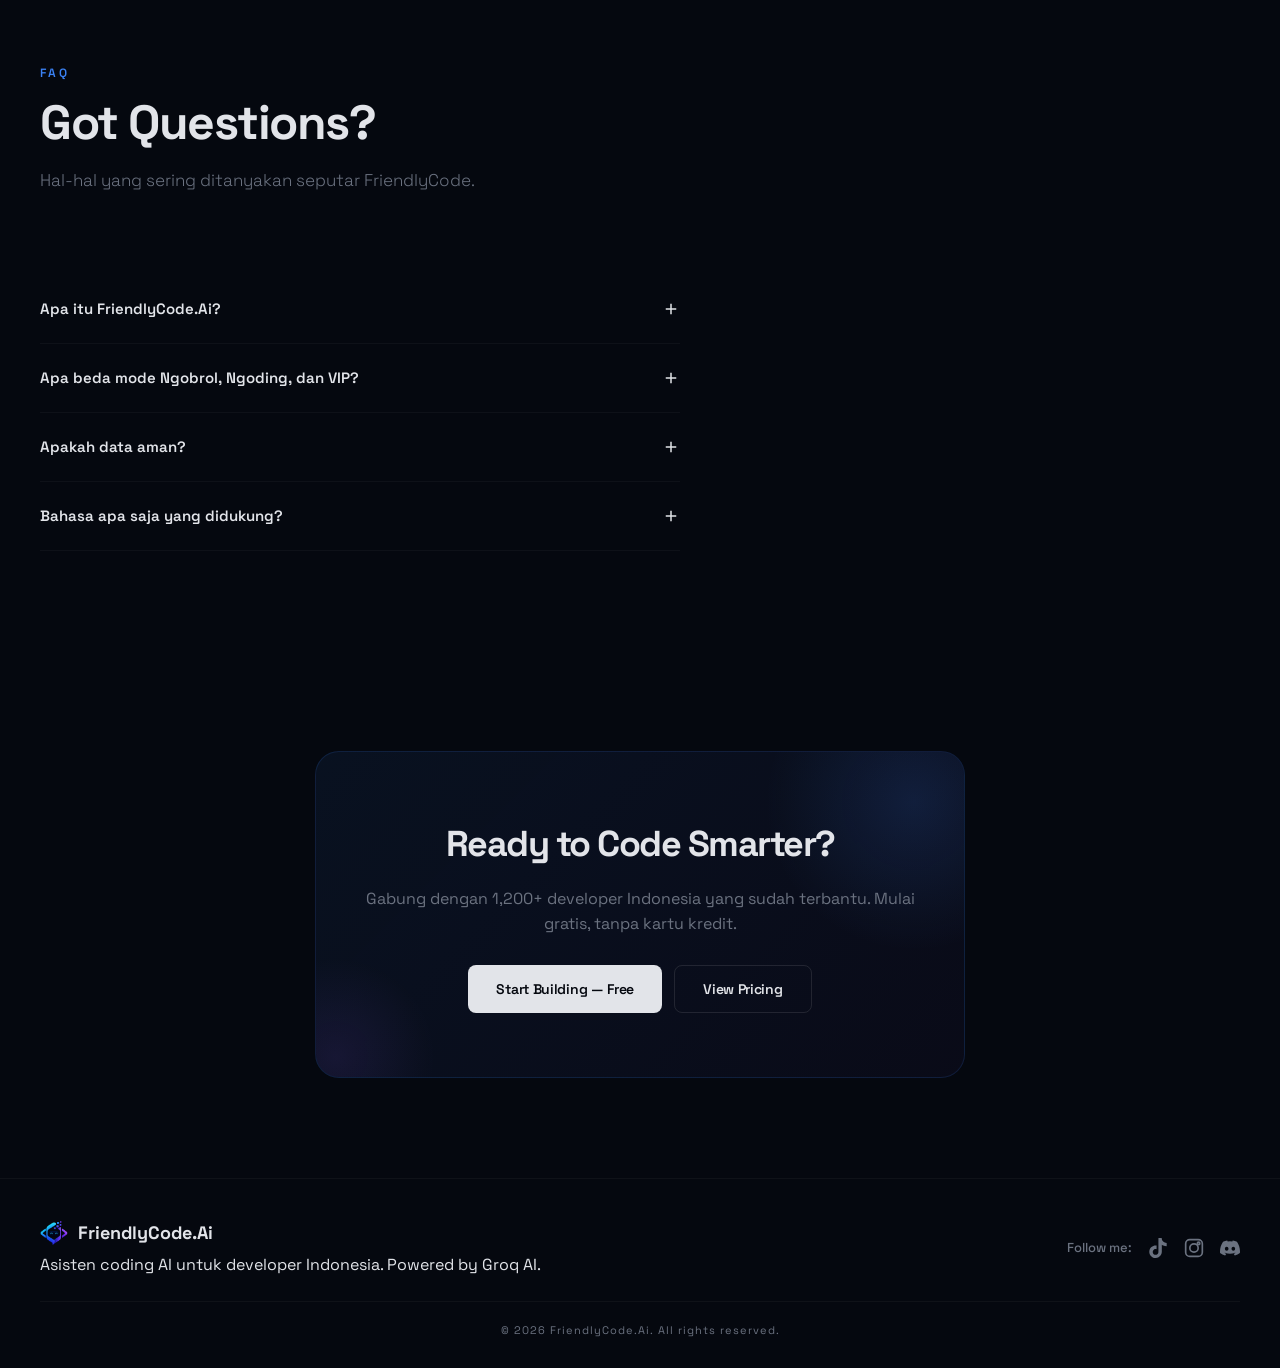
==== commit 1e291c2f: "Update index.html" ====
--- a/index.html
+++ b/index.html
@@ -4,7 +4,7 @@
     <meta charset="UTF-8">
     <meta name="viewport" content="width=device-width, initial-scale=1.0">
     <title>FriendlyCode.Ai — Asisten Coding AI untuk Developer Indonesia</title>
-    <meta name="description" content="FriendlyCode.Ai adalah asisten coding AI powered by Google Gemini. Tanya, debug, dan belajar coding dengan AI. Gratis 3 token untuk memulai.">
+    <meta name="description" content="FriendlyCode.Ai adalah asisten coding AI powered by Groq AI. Tanya, debug, dan belajar coding dengan AI. Gratis 3 token untuk memulai.">
     <link href="https://fonts.googleapis.com/css2?family=Space+Grotesk:wght@300;400;500;600;700&family=JetBrains+Mono:wght@400;500;600&display=swap" rel="stylesheet">
     <link rel="stylesheet" href="style.css">
     
@@ -67,9 +67,9 @@
     <section class="hero">
         <div class="container hero-grid">
             <div class="hero-text">
-                <div class="eyebrow">Powered by Google Gemini AI</div>
+                <div class="eyebrow">Powered by Groq AI</div>
                 <h1>Code.<br><span>Optimized.</span></h1>
-                <p class="hero-desc">Tanya, debug, dan bangun project lebih cepat dengan asisten AI yang paham konteks kodingmu — dalam Bahasa Indonesia.</p>
+                <p class="hero-desc">Tanya, debug, dan bangun project lebih cepat dengan asisten AI super cepat — dalam Bahasa Indonesia.</p>
                 <div class="hero-stats">
                     <div class="hero-stat"><div class="val">1,200+</div><div class="lbl">Developers</div></div>
                     <div class="hero-stat"><div class="val">50K+</div><div class="lbl">Prompts</div></div>
@@ -166,11 +166,11 @@
                     <div class="testimonial-author"><img src="https://randomuser.me/api/portraits/men/32.jpg" alt="Budi" class="testimonial-avatar"><div><div class="testimonial-name">Budi Santoso</div><div class="testimonial-role">Frontend Developer</div></div></div>
                 </div>
                 <div class="testimonial-card">
-                    <p class="testimonial-quote">"5 token gratisnya cukup banget buat belajar dasar JavaScript. Sekarang udah jago bikin website sendiri."</p>
+                    <p class="testimonial-quote">"3 token gratisnya cukup banget buat belajar dasar JavaScript. Sekarang udah jago bikin website sendiri."</p>
                     <div class="testimonial-author"><img src="https://randomuser.me/api/portraits/women/44.jpg" alt="Ani" class="testimonial-avatar"><div><div class="testimonial-name">Ani Rahmawati</div><div class="testimonial-role">Mahasiswa IT</div></div></div>
                 </div>
                 <div class="testimonial-card">
-                    <p class="testimonial-quote">"Debugging jadi gampang banget. Tinggal paste error, AI langsung kasih tau salahnya dimana."</p>
+                    <p class="testimonial-quote">"Debugging jadi gampang banget. Tinggal paste error, AI langsung kasih tau salahnya dimana. Cepet banget!"</p>
                     <div class="testimonial-author"><img src="https://randomuser.me/api/portraits/men/86.jpg" alt="Rizky" class="testimonial-avatar"><div><div class="testimonial-name">Rizky Pratama</div><div class="testimonial-role">Fullstack Developer</div></div></div>
                 </div>
             </div>
@@ -184,7 +184,6 @@
             <h2 class="section-title">Simple, Transparent</h2>
             <p class="section-desc">Mulai gratis. Upgrade kapan saja saat kamu butuh lebih.</p>
             <div class="pricing-grid">
-                <!-- STARTER -->
                 <div class="pricing-card">
                     <div class="pricing-name">Starter</div>
                     <div class="pricing-price">Free</div>
@@ -197,7 +196,6 @@
                     <button class="pricing-btn outline" onclick="googleSignIn()">Get Started</button>
                 </div>
                 
-                <!-- PRO -->
                 <div class="pricing-card featured">
                     <div class="pricing-badge">Most Popular</div>
                     <div class="pricing-name">Pro</div>
@@ -211,7 +209,6 @@
                     <button class="pricing-btn primary" onclick="buyNow('pro')">Buy Pro</button>
                 </div>
                 
-                <!-- VIP -->
                 <div class="pricing-card">
                     <div class="pricing-name">VIP</div>
                     <div class="pricing-price">Rp 50K</div>
@@ -232,7 +229,7 @@
         <div class="container">
             <div class="section-label">FAQ</div><h2 class="section-title">Got Questions?</h2><p class="section-desc">Hal-hal yang sering ditanyakan seputar FriendlyCode.</p>
             <div class="faq-list" id="faqList">
-                <div class="faq-item"><div class="faq-question">Apa itu FriendlyCode.Ai? <svg class="faq-icon" width="18" height="18" viewBox="0 0 24 24" fill="none" stroke="currentColor" stroke-width="2"><line x1="12" y1="5" x2="12" y2="19"/><line x1="5" y1="12" x2="19" y2="12"/></svg></div><div class="faq-answer">FriendlyCode.Ai adalah asisten coding berbasis AI yang menggunakan Google Gemini untuk membantu kamu menulis, debug, dan belajar kode dalam Bahasa Indonesia.</div></div>
+                <div class="faq-item"><div class="faq-question">Apa itu FriendlyCode.Ai? <svg class="faq-icon" width="18" height="18" viewBox="0 0 24 24" fill="none" stroke="currentColor" stroke-width="2"><line x1="12" y1="5" x2="12" y2="19"/><line x1="5" y1="12" x2="19" y2="12"/></svg></div><div class="faq-answer">FriendlyCode.Ai adalah asisten coding berbasis AI yang menggunakan Groq AI untuk membantu kamu menulis, debug, dan belajar kode dalam Bahasa Indonesia — super cepat!</div></div>
                 <div class="faq-item"><div class="faq-question">Apa beda mode Ngobrol, Ngoding, dan VIP? <svg class="faq-icon" width="18" height="18" viewBox="0 0 24 24" fill="none" stroke="currentColor" stroke-width="2"><line x1="12" y1="5" x2="12" y2="19"/><line x1="5" y1="12" x2="19" y2="12"/></svg></div><div class="faq-answer">Ngobrol gratis untuk tanya jawab biasa. Ngoding butuh 1 token per prompt. VIP bebas semua tanpa batas selama 30 hari.</div></div>
                 <div class="faq-item"><div class="faq-question">Apakah data aman? <svg class="faq-icon" width="18" height="18" viewBox="0 0 24 24" fill="none" stroke="currentColor" stroke-width="2"><line x1="12" y1="5" x2="12" y2="19"/><line x1="5" y1="12" x2="19" y2="12"/></svg></div><div class="faq-answer">Ya! Kami menggunakan Google Login terenkripsi. Data chat-mu hanya bisa diakses oleh kamu sendiri.</div></div>
                 <div class="faq-item"><div class="faq-question">Bahasa apa saja yang didukung? <svg class="faq-icon" width="18" height="18" viewBox="0 0 24 24" fill="none" stroke="currentColor" stroke-width="2"><line x1="12" y1="5" x2="12" y2="19"/><line x1="5" y1="12" x2="19" y2="12"/></svg></div><div class="faq-answer">Semua bahasa populer: HTML, CSS, JS, Python, Java, PHP, C++, React, Vue, Node.js, SQL, dan banyak lagi.</div></div>
@@ -262,7 +259,7 @@
                     <img src="logo.webp" alt="Logo" style="width:28px;height:28px;border-radius:0;object-fit:cover;">
                     FriendlyCode.Ai
                 </div>
-                <p style="margin-top:4px;">Asisten coding AI untuk developer Indonesia. Powered by Google Gemini.</p>
+                <p style="margin-top:4px;">Asisten coding AI untuk developer Indonesia. Powered by Groq AI.</p>
             </div>
             <div class="footer-social">
                 <span>Follow me:</span>
--- a/style.css
+++ b/style.css
@@ -50,15 +50,30 @@
 .nav-links { display: flex; gap: 32px; align-items: center; }
 .nav-links a { color: var(--muted); text-decoration: none; font-size: 14px; font-weight: 500; transition: color 0.2s; }
 .nav-links a:hover { color: var(--text); }
+
+/* Nav CTA */
 .nav-cta {
-    padding: 10px 24px; background: #0A0E17; color: #E2E4E9;
-    border: 1px solid rgba(255,255,255,0.1); border-radius: 8px;
-    font-weight: 600; font-size: 14px; cursor: pointer; transition: all 0.3s;
-    font-family: 'Space Grotesk', sans-serif; display: flex; align-items: center; gap: 8px;
-}
-.nav-cta:hover { background: #1a1f2e; border-color: rgba(255,255,255,0.2); transform: translateY(-2px); }
+    padding: 10px 24px;
+    background: #0A0E17;
+    color: #E2E4E9;
+    border: 1px solid rgba(255,255,255,0.1);
+    border-radius: 8px;
+    font-weight: 600;
+    font-size: 14px;
+    cursor: pointer;
+    transition: all 0.3s;
+    font-family: 'Space Grotesk', sans-serif;
+    display: flex;
+    align-items: center;
+    gap: 8px;
+}
+.nav-cta:hover {
+    background: #1a1f2e;
+    border-color: rgba(255,255,255,0.2);
+    transform: translateY(-2px);
+}
+.nav-cta-text { display: inline; }
 .google-g { width: 18px; height: 18px; flex-shrink: 0; }
-@media (max-width: 768px) { .nav-links { display: none; } }
 
 /* ========== SECTIONS ========== */
 section { position: relative; z-index: 1; padding: 100px 32px; }
@@ -113,29 +128,17 @@
 .feature-num { font-family: 'JetBrains Mono', monospace; font-size: 14px; color: var(--accent); letter-spacing: 3px; margin-bottom: 16px; }
 .feature-text h3 { font-size: 28px; font-weight: 700; letter-spacing: -0.5px; margin-bottom: 14px; }
 .feature-text p { color: var(--muted); font-size: 16px; line-height: 1.7; max-width: 420px; }
-
-/* Feature Visual Box */
-.feature-visual {
-    background: var(--surface); border: 1px solid var(--border);
-    border-radius: 16px; padding: 60px; display: flex;
-    align-items: center; justify-content: center; min-height: 280px;
-    transition: border-color 0.3s; position: relative; overflow: hidden;
-}
-
-/* Animasi jalan saat box masuk viewport */
+.feature-visual { background: var(--surface); border: 1px solid var(--border); border-radius: 16px; padding: 60px; display: flex; align-items: center; justify-content: center; min-height: 280px; transition: border-color 0.3s; position: relative; overflow: hidden; }
 .feature-visual.in-view.feat-anim-1 .code-line-1 { width: 180px; opacity: 1; transition: width 0.6s ease, opacity 0.3s ease; }
 .feature-visual.in-view.feat-anim-1 .code-line-2 { width: 130px; opacity: 1; transition: width 0.6s 0.2s ease, opacity 0.3s 0.2s ease; }
 .feature-visual.in-view.feat-anim-1 .code-line-3 { width: 160px; opacity: 1; transition: width 0.6s 0.4s ease, opacity 0.3s 0.4s ease; }
 .code-line { width: 0; opacity: 0.4; overflow: hidden; }
-
 .feature-visual.in-view.feat-anim-2 .check-path { stroke-dashoffset: 0; stroke: #10B981; transition: stroke-dashoffset 1s ease, stroke 0.3s ease; }
 .check-path { stroke-dasharray: 80; stroke-dashoffset: 80; stroke: #3B82F6; }
-
 .feature-visual.in-view.feat-anim-3 .layer-1 { transform: translateY(-12px); opacity: 1; fill: #8B5CF6 !important; transition: transform 0.4s ease, opacity 0.4s ease, fill 0.3s ease; }
 .feature-visual.in-view.feat-anim-3 .layer-2 { transform: translateY(-6px); opacity: 0.8; fill: #3B82F6 !important; transition: transform 0.4s 0.1s ease, opacity 0.4s 0.1s ease, fill 0.3s 0.1s ease; }
 .feature-visual.in-view.feat-anim-3 .layer-3 { transform: translateY(0); opacity: 0.6; fill: #06B6D4 !important; transition: transform 0.4s 0.2s ease, opacity 0.4s 0.2s ease, fill 0.3s 0.2s ease; }
 .feat-anim-3 .layer-1, .feat-anim-3 .layer-2, .feat-anim-3 .layer-3 { fill: rgba(59,130,246,0.15); }
-
 @media (max-width: 768px) {
     .feature-row { grid-template-columns: 1fr; gap: 40px; padding: 60px 0; }
     .feature-row.reverse .feature-text { order: 1; }
@@ -154,7 +157,7 @@
 .testimonial-role { color: var(--muted); font-size: 11px; }
 @media (max-width: 768px) { .testimonial-grid { grid-template-columns: 1fr; } }
 
-/* ========== PRICING - TANPA GLOW ========== */
+/* ========== PRICING ========== */
 .pricing-grid { display: grid; grid-template-columns: repeat(3, 1fr); gap: 20px; align-items: start; }
 .pricing-card { background: var(--surface); border: 1px solid var(--border); border-radius: 16px; padding: 36px 28px; transition: all 0.3s; position: relative; }
 .pricing-card.featured { border-color: var(--accent); }
@@ -181,7 +184,7 @@
 .faq-answer { max-height: 0; overflow: hidden; transition: all 0.4s ease; color: var(--muted); font-size: 14px; line-height: 1.8; }
 .faq-item.open .faq-answer { max-height: 200px; padding-bottom: 22px; }
 
-/* ========== CTA - REVAMPED ========== */
+/* ========== CTA ========== */
 .cta-card {
     background: linear-gradient(135deg, rgba(59,130,246,0.08), rgba(139,92,246,0.04));
     border: 1px solid rgba(59,130,246,0.15);
@@ -193,48 +196,11 @@
     position: relative;
     overflow: hidden;
 }
-.cta-card::before {
-    content: '';
-    position: absolute;
-    width: 300px;
-    height: 300px;
-    background: radial-gradient(circle, rgba(59,130,246,0.15), transparent 70%);
-    top: -100px;
-    right: -100px;
-    pointer-events: none;
-}
-.cta-card::after {
-    content: '';
-    position: absolute;
-    width: 200px;
-    height: 200px;
-    background: radial-gradient(circle, rgba(139,92,246,0.1), transparent 70%);
-    bottom: -80px;
-    left: -80px;
-    pointer-events: none;
-}
-.cta-card h2 {
-    font-size: 36px;
-    font-weight: 700;
-    letter-spacing: -1.5px;
-    margin-bottom: 12px;
-    position: relative;
-    z-index: 1;
-}
-.cta-card p {
-    color: var(--muted);
-    font-size: 16px;
-    margin-bottom: 28px;
-    position: relative;
-    z-index: 1;
-}
-.cta-card .cta-buttons {
-    display: flex;
-    gap: 12px;
-    justify-content: center;
-    position: relative;
-    z-index: 1;
-}
+.cta-card::before { content: ''; position: absolute; width: 300px; height: 300px; background: radial-gradient(circle, rgba(59,130,246,0.15), transparent 70%); top: -100px; right: -100px; pointer-events: none; }
+.cta-card::after { content: ''; position: absolute; width: 200px; height: 200px; background: radial-gradient(circle, rgba(139,92,246,0.1), transparent 70%); bottom: -80px; left: -80px; pointer-events: none; }
+.cta-card h2 { font-size: 36px; font-weight: 700; letter-spacing: -1.5px; margin-bottom: 12px; position: relative; z-index: 1; }
+.cta-card p { color: var(--muted); font-size: 16px; margin-bottom: 28px; position: relative; z-index: 1; }
+.cta-card .cta-buttons { display: flex; gap: 12px; justify-content: center; position: relative; z-index: 1; }
 
 /* ========== FOOTER ========== */
 .footer { position: relative; z-index: 1; background: var(--bg); border-top: 1px solid var(--border); padding: 40px 32px 28px; }
@@ -246,4 +212,14 @@
 .footer-social a { color: var(--muted); transition: color 0.2s; display: flex; align-items: center; }
 .footer-social a:hover { color: var(--text); }
 .footer-bottom { max-width: 1200px; margin: 24px auto 0; padding-top: 20px; border-top: 1px solid var(--border); text-align: center; color: var(--muted); font-size: 11px; letter-spacing: 1px; }
-@media (max-width: 600px) { .footer-content { flex-direction: column; text-align: center; } .footer-brand { flex-direction: column; } }
+
+/* ========== RESPONSIVE ========== */
+@media (max-width: 768px) {
+    .nav-links { display: none; }
+    .nav-cta { padding: 10px 14px; gap: 0; }
+    .nav-cta-text { display: none; }
+}
+@media (max-width: 600px) {
+    .footer-content { flex-direction: column; text-align: center; }
+    .footer-brand { flex-direction: column; }
+}
